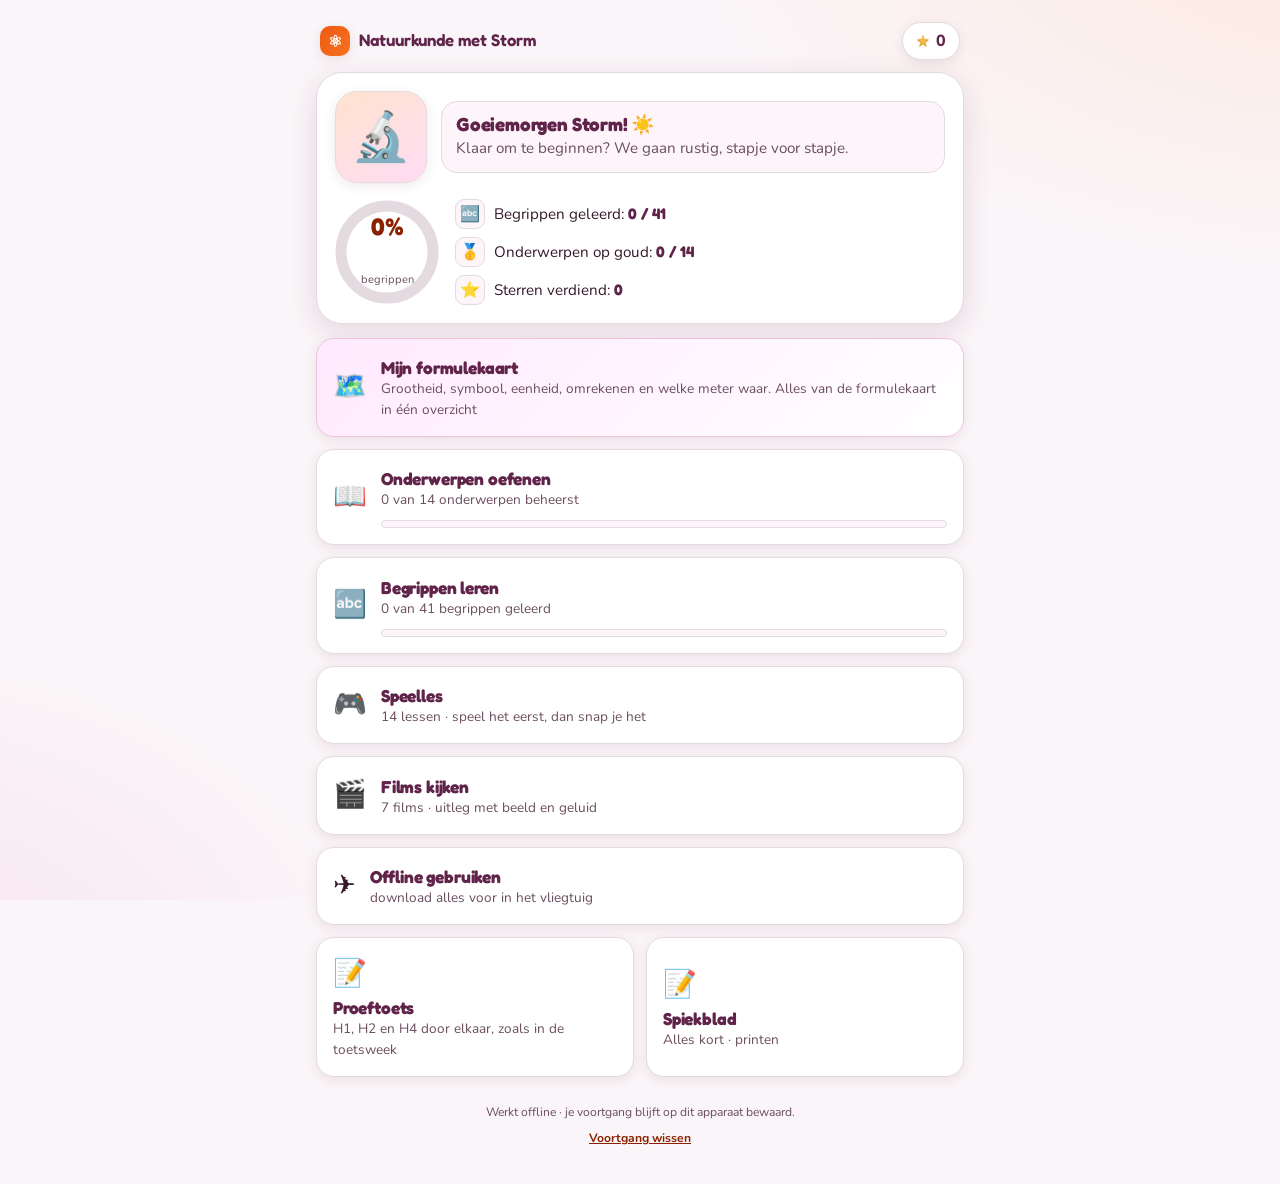
==== index.html @ 82845a41 "update oefen-app (build 5a88e07068)" ====
<!DOCTYPE html>
<html lang="nl">
<head>
<meta charset="UTF-8" />
<meta name="viewport" content="width=device-width, initial-scale=1.0, viewport-fit=cover" />
<title>Storm leert</title>
<link rel="icon" href="data:image/svg+xml,&lt;svg xmlns='http://www.w3.org/2000/svg' viewBox='0 0 64 64'&gt;&lt;text y='52' font-size='52'&gt;🦦&lt;/text&gt;&lt;/svg&gt;" />
<!-- Offline / beginscherm (manifest.webmanifest + sw.js komen bij deploy uit tools/oefen-engine/offline.mjs) -->
<link rel="manifest" href="manifest.webmanifest" />
<link rel="apple-touch-icon" href="assets/icon-192.png" />
<meta name="apple-mobile-web-app-capable" content="yes" />
<meta name="mobile-web-app-capable" content="yes" />
<meta name="apple-mobile-web-app-status-bar-style" content="default" />
<meta name="theme-color" content="#EA580C" />
<style>
/* ===== Fonts (gebundeld, offline) ===== */
@font-face{font-family:"Fredoka";src:url("assets/font/fredoka-500.woff2") format("woff2");font-weight:500;font-display:swap}
@font-face{font-family:"Fredoka";src:url("assets/font/fredoka-600.woff2") format("woff2");font-weight:600;font-display:swap}
@font-face{font-family:"Fredoka";src:url("assets/font/fredoka-700.woff2") format("woff2");font-weight:700;font-display:swap}
@font-face{font-family:"Nunito";src:url("assets/font/nunito-400.woff2") format("woff2");font-weight:400;font-display:swap}
@font-face{font-family:"Nunito";src:url("assets/font/nunito-600.woff2") format("woff2");font-weight:600;font-display:swap}
@font-face{font-family:"Nunito";src:url("assets/font/nunito-700.woff2") format("woff2");font-weight:700;font-display:swap}
@font-face{font-family:"Nunito";src:url("assets/font/nunito-800.woff2") format("woff2");font-weight:800;font-display:swap}

/* ===== Palet (zie DESIGN.md) ===== */
:root{
  --bg:oklch(0.975 0.006 340);
  --surface:#ffffff;
  --surface-2:oklch(0.98 0.012 340);
  --ink:oklch(0.26 0.05 345);
  --ink-soft:oklch(0.46 0.045 345);
  --brand:oklch(0.655 0.195 41);
  --brand-bright:oklch(0.70 0.185 46);
  --brand-ink:oklch(0.42 0.15 40);
  --plum:oklch(0.36 0.10 345);
  --plum-deep:oklch(0.28 0.08 345);
  --gold:oklch(0.82 0.14 82);
  --ok:oklch(0.62 0.12 165);
  --ok-bg:oklch(0.95 0.05 165);
  --soft:oklch(0.62 0.15 18);
  --soft-bg:oklch(0.95 0.05 20);
  --line:oklch(0.90 0.012 345);
  --shadow:0 8px 28px oklch(0.36 0.10 345 / .14);
  --shadow-sm:0 3px 12px oklch(0.36 0.10 345 / .10);
  --r:18px; --r-lg:26px;
  --ease:cubic-bezier(.16,1,.3,1);
  --z-nav:50; --z-overlay:80; --z-confetti:90; --z-toast:100;
}
*{box-sizing:border-box;-webkit-tap-highlight-color:transparent}
html,body{margin:0;padding:0}
body{
  font-family:"Nunito",system-ui,sans-serif;
  color:var(--ink);
  background:
    radial-gradient(1200px 600px at 110% -10%, oklch(0.93 0.06 45 / .55), transparent 60%),
    radial-gradient(900px 600px at -10% 110%, oklch(0.90 0.05 340 / .55), transparent 55%),
    var(--bg);
  background-attachment:fixed;
  min-height:100vh; line-height:1.5; -webkit-font-smoothing:antialiased;
}
h1,h2,h3,.fred{font-family:"Fredoka","Nunito",sans-serif;letter-spacing:-.01em;line-height:1.12}
.wrap{max-width:680px;margin:0 auto;padding:14px 16px calc(28px + env(safe-area-inset-bottom))}

/* ===== Topbar ===== */
.topbar{display:flex;align-items:center;justify-content:space-between;gap:10px;padding:8px 4px 12px}
.topbar .brand-name{display:flex;align-items:center;gap:9px;font-family:"Fredoka";font-weight:600;font-size:1.05rem;color:var(--plum)}
.topbar .dot{width:30px;height:30px;border-radius:10px;display:grid;place-items:center;
  background:linear-gradient(135deg,var(--brand),var(--brand-bright));color:#fff;font-size:1rem;box-shadow:var(--shadow-sm)}
.points{display:flex;align-items:center;gap:6px;background:var(--surface);border:1px solid var(--line);
  border-radius:999px;padding:6px 13px;font-weight:800;color:var(--plum);box-shadow:var(--shadow-sm)}
.points .s{color:var(--gold);filter:drop-shadow(0 1px 0 oklch(0.7 0.14 80))}

/* ===== Screens ===== */
.screen{display:none;animation:rise .32s var(--ease)}
.screen.on{display:block}
@keyframes rise{from{opacity:0;transform:translateY(10px)}to{opacity:1;transform:none}}

/* ===== Cards / panels ===== */
.panel{background:var(--surface);border:1px solid var(--line);border-radius:var(--r-lg);padding:18px;box-shadow:var(--shadow)}
.panel + .panel{margin-top:14px}

/* ===== Mascotte + groet ===== */
.hello{display:flex;gap:14px;align-items:center}
.mascot{flex:0 0 auto;width:92px;height:92px;border-radius:22px;display:grid;place-items:center;font-size:3rem;
  background:linear-gradient(150deg,oklch(0.95 0.06 45),oklch(0.93 0.05 340));border:1px solid var(--line);box-shadow:var(--shadow-sm)}
.mascot img{width:100%;height:100%;object-fit:contain;border-radius:22px}
.bubble{position:relative;background:var(--surface-2);border:1px solid var(--line);border-radius:16px;padding:12px 14px;flex:1}
.bubble h2{margin:0 0 2px;font-size:1.18rem;color:var(--plum)}
.bubble p{margin:0;color:var(--ink-soft);font-size:.95rem}

/* ===== Voortgang ring + stats ===== */
.progress-row{display:flex;gap:16px;align-items:center;margin-top:16px}
.ring{flex:0 0 auto;position:relative;width:104px;height:104px}
.ring svg{transform:rotate(-90deg)}
.ring .mid{position:absolute;inset:0;display:grid;place-items:center;text-align:center}
.ring .mid b{font-family:"Fredoka";font-size:1.5rem;color:var(--brand-ink);line-height:1}
.ring .mid span{font-size:.7rem;color:var(--ink-soft);display:block;margin-top:2px}
.stats{flex:1;display:flex;flex-direction:column;gap:8px}
.stat{display:flex;align-items:center;gap:9px;font-size:.95rem}
.stat .ic{width:30px;height:30px;border-radius:9px;display:grid;place-items:center;font-size:1rem;background:var(--surface-2);border:1px solid var(--line)}
.stat b{font-family:"Fredoka";color:var(--plum)}

/* ===== Buttons ===== */
.btn{display:inline-flex;align-items:center;justify-content:center;gap:8px;border:none;cursor:pointer;
  font-family:"Nunito";font-weight:800;font-size:1rem;border-radius:14px;padding:14px 18px;color:#fff;
  background:linear-gradient(135deg,var(--brand),var(--brand-bright));box-shadow:var(--shadow-sm);
  transition:transform .12s var(--ease),box-shadow .2s var(--ease);min-height:52px;width:100%}
.btn:active{transform:scale(.975)}
.btn.ghost{background:var(--surface);color:var(--plum);border:1.5px solid var(--line);box-shadow:none}
.btn.plum{background:linear-gradient(135deg,var(--plum),var(--plum-deep))}
.btn.sm{width:auto;padding:10px 14px;min-height:0;font-size:.92rem;border-radius:12px}
.btn[disabled]{opacity:.5;cursor:default}
.btn-row{display:flex;gap:10px;margin-top:12px}
.linkbtn{background:none;border:none;color:var(--brand-ink);font:inherit;font-weight:700;cursor:pointer;text-decoration:underline;padding:8px}

/* ===== Launcher tiles ===== */
.tiles{display:grid;grid-template-columns:1fr 1fr;gap:12px;margin-top:14px}
.tile{grid-column:span 1;text-align:left;border:1px solid var(--line);border-radius:var(--r);padding:16px;cursor:pointer;
  background:var(--surface);box-shadow:var(--shadow-sm);transition:transform .14s var(--ease),box-shadow .2s var(--ease);color:inherit;font:inherit}
.tile:active{transform:scale(.98)}
.tile.wide{grid-column:span 2;display:flex;align-items:center;gap:14px}
.tile .em{font-size:1.7rem}
.tile h3{margin:.2rem 0 .1rem;font-size:1.08rem;color:var(--plum)}
.tile p{margin:0;font-size:.85rem;color:var(--ink-soft)}
.tile .mini-bar{height:8px;border-radius:6px;background:var(--surface-2);overflow:hidden;margin-top:10px;border:1px solid var(--line)}
.tile .mini-bar i{display:block;height:100%;background:linear-gradient(90deg,var(--brand),var(--brand-bright));width:100%;transform:scaleX(0);transform-origin:left;transition:transform .5s var(--ease)}

/* ===== Podcast-afleveringen ===== */
.ep{margin-bottom:14px}
.ep-head{display:flex;align-items:center;gap:12px;margin-bottom:12px}
.ep-em{font-size:1.7rem;flex:none}
.ep-head h3{margin:0;font-size:1.08rem;color:var(--plum)}
.ep-head p{margin:.15rem 0 0;font-size:.85rem;color:var(--ink-soft)}
.ep audio{width:100%;height:40px}

/* ===== Films (VAK.films): kaarten per thema ===== */
.film-groep{font-family:"Fredoka";font-size:1rem;color:var(--plum);margin:18px 0 10px;text-wrap:balance}
.film-groep:first-child{margin-top:4px}
/* ===== Offline-scherm ===== */
.off-let{background:oklch(0.97 0.04 85);border-color:oklch(0.86 0.08 85);margin-bottom:14px;line-height:1.45}
.off-kop{display:flex;flex-direction:column;gap:2px;margin-bottom:10px}
.off-kop b{font-family:"Fredoka";font-size:1.1rem;color:var(--plum)}
.off-bar{height:10px;border-radius:6px;background:var(--surface-2);border:1px solid var(--line);overflow:hidden;margin:6px 0}
.off-bar i{display:block;height:100%;width:0;background:linear-gradient(90deg,var(--brand),var(--brand-bright));transition:width .2s}
.off-knoppen{display:flex;flex-wrap:wrap;gap:10px;margin-top:12px}
.off-knoppen .btn{flex:1;min-width:150px}
.row .off-st{flex:0 0 auto;font-size:.85rem;color:var(--ink-soft);text-align:right}
.row .off-weg{flex:0 0 auto;border:none;background:none;font-size:1.2rem;cursor:pointer;padding:6px}
#off-check-uit{margin-top:10px;line-height:1.5}
.row .play{flex:0 0 auto;width:40px;height:40px;border-radius:50%;display:grid;place-items:center;
  background:var(--brand);color:#fff;font-size:.95rem;padding-left:2px}

/* ===== Lijst-rijen (onderwerpen/thema's) ===== */
.row{display:flex;align-items:center;gap:12px;width:100%;text-align:left;background:var(--surface);border:1px solid var(--line);
  border-radius:var(--r);padding:13px 14px;cursor:pointer;font:inherit;color:inherit;box-shadow:var(--shadow-sm);
  transition:transform .12s var(--ease)}
.row + .row{margin-top:10px}
.row:active{transform:scale(.99)}
.row .em{font-size:1.5rem;flex:0 0 auto}
.row .grow{flex:1;min-width:0}
.row .grow b{font-family:"Fredoka";font-size:1.02rem;color:var(--plum);display:block}
.row .grow small{color:var(--ink-soft)}
.row .rbar{height:7px;border-radius:5px;background:var(--surface-2);overflow:hidden;margin-top:6px;border:1px solid var(--line)}
.row .rbar i{display:block;height:100%;background:linear-gradient(90deg,var(--brand),var(--brand-bright));width:0}
.medal{flex:0 0 auto;font-size:1.4rem;width:34px;text-align:center}
.medal.dim{filter:grayscale(.7);opacity:.55}
/* stapel-rooster */
.stapelgrid{display:grid;grid-template-columns:repeat(auto-fit,minmax(150px,1fr));gap:12px;margin-top:14px}
.scard{text-align:left;background:var(--surface);border:1px solid var(--line);border-radius:var(--r);padding:15px 16px;
  cursor:pointer;font:inherit;color:inherit;box-shadow:var(--shadow-sm);transition:transform .12s var(--ease),border-color .15s var(--ease)}
.scard:hover{border-color:var(--brand)}
.scard:active{transform:scale(.98)}
.scard .num{font-family:"Fredoka";font-size:1.05rem;color:var(--plum);display:flex;justify-content:space-between;align-items:center;gap:6px}
.scard .cnt{font-size:.86rem;color:var(--ink-soft);margin-top:3px}
.scard .sbar{height:9px;border-radius:6px;background:var(--surface-2);overflow:hidden;margin-top:11px;border:1px solid var(--line)}
.scard .sbar i{display:block;height:100%;background:linear-gradient(90deg,var(--brand),var(--brand-bright));width:100%;transform-origin:left;transition:transform .5s var(--ease)}
.scard.klaar{border-color:var(--ok);background:var(--ok-bg)}
.scard.klaar .num{color:oklch(0.40 0.10 165)}
.scard .badge{font-size:1.15rem}

/* ===== Sub-header (binnen scherm) ===== */
.shead{display:flex;align-items:center;gap:10px;margin:2px 0 14px}
.shead .back{flex:0 0 auto;width:42px;height:42px;border-radius:12px;border:1px solid var(--line);background:var(--surface);
  cursor:pointer;font-size:1.1rem;color:var(--plum)}
.shead h2{margin:0;font-size:1.2rem;color:var(--plum)}
.shead .lvl{margin-left:auto;font-weight:800;color:var(--brand-ink);font-size:.9rem;background:var(--surface);
  border:1px solid var(--line);border-radius:999px;padding:5px 11px}

/* ===== Uitleg ===== */
.uitleg p{font-size:1.05rem;margin:.4rem 0}
.uitleg b{color:var(--brand-ink)}
.vb{margin-top:12px;display:flex;flex-direction:column;gap:8px}
.vb .v{display:flex;align-items:center;gap:10px;background:var(--surface-2);border:1px solid var(--line);border-radius:14px;padding:10px 12px}
.vb .v .en{font-weight:800;color:var(--plum)}
.vb .v .nl{color:var(--ink-soft);font-size:.9rem}
.vb .v .let{color:var(--brand-ink);font-size:.85rem;margin-top:5px;font-weight:600}
.regel{margin-top:14px;background:oklch(0.96 0.055 48);border:1px solid oklch(0.86 0.10 52);
  border-radius:14px;padding:12px 14px;font-weight:700;color:var(--brand-ink);line-height:1.45}
.spk{flex:0 0 auto;width:38px;height:38px;border-radius:11px;border:1px solid var(--line);background:var(--surface);
  cursor:pointer;font-size:1.05rem;color:var(--brand-ink)}
.spk:active{transform:scale(.94)}

/* ===== Quiz ===== */
.qmeta{display:flex;justify-content:space-between;align-items:center;color:var(--ink-soft);font-size:.9rem;margin-bottom:10px}
.qmeta .pill{background:var(--surface);border:1px solid var(--line);border-radius:999px;padding:4px 11px;font-weight:700;color:var(--plum)}
.qtrack{display:flex;gap:5px;margin-bottom:14px}
.qtrack i{flex:1;height:7px;border-radius:5px;background:var(--surface-2);border:1px solid var(--line)}
.qtrack i.ok{background:var(--ok)}
.qtrack i.no{background:var(--soft)}
.qtrack i.now{background:var(--brand)}
.qtext{font-family:"Fredoka";font-size:1.28rem;color:var(--ink);margin:4px 0 16px;text-wrap:balance}
.opts{display:flex;flex-direction:column;gap:10px}
.opt{text-align:left;padding:15px 16px;border-radius:14px;border:1.5px solid var(--line);background:var(--surface);
  font:inherit;font-size:1.05rem;font-weight:700;color:var(--ink);cursor:pointer;transition:border-color .15s var(--ease),background .15s var(--ease)}
.opt:hover{border-color:var(--brand)}
.opt.good{background:var(--ok-bg);border-color:var(--ok);color:oklch(0.40 0.10 165)}
.opt.bad{background:var(--soft-bg);border-color:var(--soft);color:oklch(0.42 0.13 20)}
.opt[disabled]{cursor:default}
.gapwrap{display:flex;gap:10px;margin-top:6px}
.gapwrap input{flex:1;font:inherit;font-size:1.15rem;font-weight:700;padding:14px 16px;border-radius:14px;border:1.5px solid var(--line);
  background:var(--surface);color:var(--ink)}
.gapwrap input:focus{outline:none;border-color:var(--brand);box-shadow:0 0 0 4px oklch(0.70 0.18 46 / .15)}
.fb{margin-top:14px;border-radius:14px;padding:13px 15px;font-weight:700;display:none}
.fb.show{display:block;animation:rise .25s var(--ease)}
.fb.ok{background:var(--ok-bg);color:oklch(0.38 0.10 165)}
.fb.no{background:var(--soft-bg);color:oklch(0.40 0.13 20)}
.fb .why{font-weight:600;font-size:.92rem;margin-top:3px;opacity:.9}
.fb .meer{font-weight:600;font-size:.94rem;margin-top:10px;line-height:1.5}
.fb .onthoud{margin-top:10px;font-weight:700;font-size:.9rem;background:oklch(1 0 0 / .55);border-radius:10px;padding:9px 11px}
.fb .goed-is{margin-top:10px;font-weight:800;font-size:1.02rem}
.fb .fout-jij{margin-top:8px;font-weight:600;font-size:.94rem;line-height:1.5;background:oklch(1 0 0 / .5);border-radius:10px;padding:9px 11px}
.skip{margin-top:10px;text-align:center}

/* ===== Resultaat ===== */
.result{text-align:center}
.result .big{font-family:"Fredoka";font-size:2.6rem;color:var(--brand-ink);margin:6px 0}
.result .msg{font-size:1.1rem;color:var(--plum);font-weight:700;margin-bottom:4px}
.result .sub{color:var(--ink-soft)}

/* ===== Flashcard ===== */
.fc-count{text-align:center;color:var(--ink-soft);font-size:.9rem;margin-bottom:10px}
.flip{perspective:1400px;cursor:pointer}
.flip-in{position:relative;width:100%;min-height:230px;transition:transform .5s var(--ease);transform-style:preserve-3d}
.flip.on .flip-in{transform:rotateY(180deg)}
.face{position:absolute;inset:0;backface-visibility:hidden;-webkit-backface-visibility:hidden;border-radius:var(--r-lg);
  display:flex;flex-direction:column;align-items:center;justify-content:center;text-align:center;padding:24px;box-shadow:var(--shadow)}
.face .tag{position:absolute;top:14px;left:16px;font-size:.72rem;font-weight:800;letter-spacing:.04em;text-transform:uppercase;color:var(--ink-soft)}
.face .hint{position:absolute;bottom:14px;font-size:.78rem;color:var(--ink-soft)}
.front{background:var(--surface);border:2px solid var(--brand)}
.front .w{font-family:"Fredoka";font-size:1.9rem;color:var(--ink)}
.back{background:linear-gradient(150deg,#fff,var(--surface-2));border:2px solid var(--plum);transform:rotateY(180deg);padding-bottom:52px}
.back .w{font-family:"Fredoka";font-size:1.9rem;color:var(--plum)}
.back .spk{position:static;margin-top:12px;width:46px;height:46px;font-size:1.2rem}
.fc-ezel{margin-top:14px;max-width:90%;font-size:.92rem;line-height:1.4;color:var(--brand-ink);font-weight:600}
.fc-ezel:empty{display:none}
.fc-nav{display:flex;gap:10px;margin-top:14px}
#l-typ{margin-top:14px}

/* ===== Spel (match) ===== */
.match{display:grid;grid-template-columns:1fr 1fr;gap:10px;margin-top:6px}
.mcard{padding:15px 12px;border-radius:14px;border:1.5px solid var(--line);background:var(--surface);font-weight:800;cursor:pointer;
  text-align:center;color:var(--ink);transition:transform .1s var(--ease),border-color .15s,background .15s;min-height:58px;display:grid;place-items:center}
.mcard.sel{border-color:var(--brand);background:oklch(0.96 0.05 45)}
.mcard.done{border-color:var(--ok);background:var(--ok-bg);color:oklch(0.40 0.10 165);cursor:default;opacity:.7}
.mcard.miss{animation:shake .4s}
@keyframes shake{0%,100%{transform:translateX(0)}25%{transform:translateX(-6px)}75%{transform:translateX(6px)}}

/* ===== Spiekblad ===== */
.cheat h3{color:var(--brand-ink);margin:16px 0 4px;font-size:1.08rem}
.cheat .k{color:var(--ink);font-weight:700;margin:0 0 6px}
.cheat ul{margin:4px 0 0;padding-left:18px}
.cheat li{margin:3px 0}
.cheat .ex{color:var(--ink-soft);font-size:.92rem}

/* ===== Toast ===== */
#toast{position:fixed;left:50%;bottom:24px;transform:translateX(-50%) translateY(20px);z-index:var(--z-toast);
  background:var(--plum-deep);color:#fff;font-weight:800;padding:12px 18px;border-radius:14px;box-shadow:var(--shadow);
  opacity:0;transition:opacity .3s var(--ease),transform .3s var(--ease);pointer-events:none;max-width:90%}
#toast.show{opacity:1;transform:translateX(-50%) translateY(0)}
/* video-modal */
#video-modal{position:fixed;inset:0;z-index:var(--z-overlay);background:oklch(0.24 0.07 345 / .74);
  display:none;align-items:center;justify-content:center;padding:18px}
#video-modal.on{display:flex;animation:fade .2s ease}
#video-modal .vbox{position:relative;width:min(920px,96vw);background:#000;border-radius:18px;overflow:hidden;box-shadow:var(--shadow)}
#video-modal video{display:block;width:100%;height:auto;max-height:82vh;background:#000}
#video-modal .vclose{position:absolute;top:10px;right:10px;z-index:2;width:44px;height:44px;border-radius:12px;border:none;
  cursor:pointer;background:oklch(0.24 0.07 345 / .6);color:#fff;font-size:1.05rem;font-weight:800}
#video-modal .vclose:active{transform:scale(.94)}

/* ===== Confetti ===== */
#confetti{position:fixed;inset:0;pointer-events:none;z-index:var(--z-confetti);overflow:hidden;display:none}
.conf{position:absolute;width:10px;height:14px;border-radius:2px;will-change:transform,opacity}

footer{text-align:center;color:var(--ink-soft);font-size:.76rem;margin-top:26px}
footer button{color:var(--ink-soft)}

@media (max-width:420px){ .ring{width:92px;height:92px} .mascot{width:80px;height:80px;font-size:2.6rem} }

@media (prefers-reduced-motion:reduce){
  *{animation-duration:.001ms !important;transition-duration:.001ms !important}
  .flip-in{transition:none}
}

/* ===== Print: alleen spiekblad ===== */
@media print{
  body{background:#fff}
  .topbar,.btn,.linkbtn,footer,.shead .back,#toast,#confetti{display:none !important}
  .screen{display:none !important}
  #screen-spiekblad{display:block !important}
  .panel{box-shadow:none;border:none;padding:0}
  .cheat h3{break-after:avoid}
}

/* ===== Wiskunde-componenten (alleen zichtbaar bij wiskunde-content) ===== */
sup{font-size:.72em;line-height:0}
.dim{color:var(--ink-soft)}
.bouw-in,.vinput,#stap-in{font:inherit;font-size:1.15rem;font-weight:700;padding:13px 14px;border-radius:14px;border:1.5px solid var(--line);background:var(--surface);color:var(--ink);width:100%}
.bouw-in:focus,.vinput:focus,#stap-in:focus{outline:none;border-color:var(--brand);box-shadow:0 0 0 4px oklch(0.70 0.18 46 / .15)}
.bouw-preview{min-height:34px;margin-top:10px;padding:9px 13px;border-radius:12px;background:var(--surface-2);border:1px dashed var(--line);font-family:"Fredoka";font-size:1.35rem;color:var(--plum)}
.mpad{display:flex;flex-wrap:wrap;gap:8px;margin-top:12px}
.mkey{min-width:48px;min-height:48px;padding:0 14px;border-radius:12px;border:1.5px solid var(--line);background:var(--surface);
  font-family:"Fredoka";font-size:1.2rem;color:var(--plum);cursor:pointer;transition:transform .1s var(--ease),border-color .15s var(--ease)}
.mkey:hover{border-color:var(--brand)} .mkey:active{transform:scale(.94)} .mkey.wide{margin-left:auto}
.velden{display:flex;flex-direction:column;gap:12px}
.veld{display:flex;align-items:center;gap:12px;flex-wrap:wrap}
.vlabel{flex:1 1 auto;font-weight:700;color:var(--ink)}
.veld .vinput{flex:0 0 42%;min-width:120px}
.vinput.vok{border-color:var(--ok);background:var(--ok-bg)} .vinput.vno{border-color:var(--soft);background:var(--soft-bg)}
.vb-opg,.stap-opg{font-family:"Fredoka";font-size:1.5rem;color:var(--ink);background:var(--surface-2);border:1px solid var(--line);border-radius:14px;padding:12px 14px;text-align:center}
.vb-steps{margin-top:12px;display:flex;flex-direction:column;gap:10px}
.vb-step{background:var(--surface-2);border:1px solid var(--line);border-radius:12px;padding:10px 13px;animation:rise .25s var(--ease)}
.vb-toon{font-family:"Fredoka";font-size:1.22rem;color:var(--plum)}
.vb-uit{font-size:.92rem;color:var(--brand-ink);font-weight:600;margin-top:4px}
.vb-vraag{font-weight:800;margin:14px 0 8px;color:var(--ink)}
.stap-done{display:flex;flex-direction:column;gap:6px;margin:10px 0}
.stap-ok{color:oklch(0.40 0.10 165);font-family:"Fredoka";font-size:1.12rem}
.stap-prompt{font-weight:800;margin-bottom:8px;color:var(--ink)}
.stap-hintbar{margin-top:10px;display:flex;gap:16px}
.hint{background:oklch(0.96 0.055 48);border:1px solid oklch(0.86 0.10 52);border-radius:12px;padding:9px 12px;font-weight:600;color:var(--brand-ink);margin-top:8px}
.hint.no{background:var(--soft-bg);border-color:var(--soft);color:oklch(0.42 0.13 20)}
/* sleep/sorteer-manipulative (gelijksoortige termen) */
.sleep-opg{font-family:"Fredoka";font-size:1.5rem;text-align:center;background:var(--surface-2);border:1px solid var(--line);border-radius:14px;padding:12px 14px;color:var(--ink)}
.sleep-hint{color:var(--ink-soft);font-size:.92rem;margin:12px 0 8px}
.sleep-pool{display:flex;flex-wrap:wrap;gap:10px;min-height:54px;padding:10px;border:1.5px dashed var(--line);border-radius:14px;background:var(--surface-2)}
.chip{font-family:"Fredoka";font-size:1.2rem;font-weight:600;padding:10px 16px;border-radius:12px;border:1.5px solid var(--brand);background:var(--surface);color:var(--plum);cursor:pointer;transition:transform .1s var(--ease),box-shadow .15s var(--ease)}
.chip:active{transform:scale(.95)}
.chip.sel{background:oklch(0.96 0.05 45);box-shadow:0 0 0 3px oklch(0.70 0.18 46/.25)}
.chip.placed{border-color:var(--ok);color:oklch(0.40 0.10 165);cursor:default}
.ontleed-zin{display:flex;flex-wrap:wrap;gap:8px;line-height:2}
.otok{font:inherit;font-size:1.05rem;padding:6px 10px;border-radius:10px;border:2px solid oklch(0.9 0.03 320);
  background:#fff;color:inherit;cursor:pointer;transition:transform .08s ease,background .12s ease,border-color .12s ease}
.otok:active{transform:scale(.96)}
.otok.sel{background:oklch(0.93 0.06 320);border-color:oklch(0.6 0.15 320)}
.otok.ans{background:oklch(0.93 0.12 150);border-color:oklch(0.6 0.15 150);color:oklch(0.32 0.1 150)}
.otok.mis{background:oklch(0.93 0.09 25);border-color:oklch(0.6 0.18 25);color:oklch(0.4 0.15 25);text-decoration:line-through}
.otok:disabled{cursor:default;opacity:1}
.sleep-bakjes{display:grid;grid-template-columns:repeat(auto-fit,minmax(140px,1fr));gap:12px;margin-top:14px}
.bak{display:flex;flex-direction:column;gap:8px;min-height:96px;padding:12px;border-radius:16px;border:2px dashed var(--plum);background:var(--surface);cursor:pointer;text-align:center;font:inherit}
.bak-label{font-weight:800;color:var(--plum)}
.bak-inhoud{display:flex;flex-wrap:wrap;gap:8px;justify-content:center}
.bak-som{font-family:"Fredoka";font-size:1.2rem;color:oklch(0.40 0.10 165);font-weight:700}
.bak.mis{animation:shake .4s}
.sleep-totaal{margin-top:14px;text-align:center;font-size:1.2rem;color:var(--brand-ink)}
.sleep-totaal b{font-family:"Fredoka"}

/* ===== Aardrijkskunde-componenten (beeld/zone, sequence, open) ===== */
.figure{position:relative;border-radius:var(--r);overflow:hidden;border:1px solid var(--line);box-shadow:var(--shadow-sm);background:var(--surface-2)}
.fig-img{display:block;width:100%;height:auto;user-select:none;-webkit-user-drag:none}
.fig-overlay{position:absolute;inset:0}
.figure.klik .fig-overlay{cursor:crosshair}
.marker{position:absolute;transform:translate(-50%,-50%);width:34px;height:34px;border-radius:50%;display:grid;place-items:center;font-weight:800;font-size:1rem;color:#fff;pointer-events:none}
.marker.ok{background:var(--ok);box-shadow:0 0 0 4px oklch(0.62 0.12 165/.3)}
.marker.bad{background:var(--soft);box-shadow:0 0 0 4px oklch(0.62 0.15 18/.3)}
.marker.target{width:22px;height:22px;background:transparent;border:3px solid var(--brand);animation:pulse 1.3s var(--ease) infinite}
@keyframes pulse{0%,100%{box-shadow:0 0 0 0 oklch(0.655 0.195 41/.55)}50%{box-shadow:0 0 0 9px oklch(0.655 0.195 41/0)}}
.lab-target{position:absolute;transform:translate(-50%,-50%);min-width:30px;height:30px;padding:0 8px;border-radius:999px;border:2px solid var(--brand);background:var(--surface);color:var(--plum);font-family:"Fredoka";font-weight:600;font-size:.9rem;cursor:pointer;box-shadow:var(--shadow-sm)}
.lab-target.lab-ok{border-color:var(--ok);background:var(--ok-bg);color:oklch(0.40 0.10 165)}
.lab-target.lab-bad{border-color:var(--soft);background:var(--soft-bg);color:oklch(0.42 0.13 20)}
/* sequence (procesvolgorde) */
.seq{display:flex;flex-direction:column;gap:10px}
.seq-item{display:flex;align-items:center;gap:12px;background:var(--surface);border:1.5px solid var(--line);border-radius:14px;padding:12px 14px;box-shadow:var(--shadow-sm)}
.seq-item.good{border-color:var(--ok);background:var(--ok-bg)}
.seq-item.bad{border-color:var(--soft);background:var(--soft-bg)}
.seq-num{flex:0 0 auto;width:28px;height:28px;border-radius:8px;display:grid;place-items:center;background:var(--surface-2);border:1px solid var(--line);font-family:"Fredoka";color:var(--plum)}
.seq-txt{flex:1;font-weight:600;line-height:1.4}
.seq-move{flex:0 0 auto;display:flex;flex-direction:column;gap:5px}
.seq-move button{width:36px;height:27px;border:1px solid var(--line);background:var(--surface);border-radius:8px;cursor:pointer;color:var(--plum);font-size:.8rem}
.seq-move button:disabled{opacity:.35;cursor:default}
.seq-correct{margin-top:12px;background:var(--surface-2);border:1px solid var(--line);border-radius:12px;padding:10px 14px}
.seq-correct ol{margin:6px 0 0;padding-left:20px}.seq-correct li{margin:3px 0}
/* open (leg-uit) */
.open-in{width:100%;font:inherit;font-size:1.05rem;padding:13px 15px;border-radius:14px;border:1.5px solid var(--line);background:var(--surface);color:var(--ink);resize:vertical;min-height:112px}
.open-in:focus{outline:none;border-color:var(--brand);box-shadow:0 0 0 4px oklch(0.70 0.18 46 / .15)}
.open-in:disabled{opacity:.7}
.model-card{background:var(--surface-2);border:1px solid var(--line);border-radius:14px;padding:13px 15px}
.model-h{font-family:"Fredoka";color:var(--plum);margin-bottom:4px}
.model-b{line-height:1.5}
.rubric{margin-top:10px;display:flex;flex-direction:column;gap:6px}
.rub{font-weight:600;font-size:.94rem}.rub.hit{color:oklch(0.40 0.10 165)}.rub.miss{color:var(--ink-soft)}
.ai-fb{margin-top:10px;background:oklch(0.96 0.055 48);border:1px solid oklch(0.86 0.10 52);border-radius:12px;padding:10px 13px;font-weight:600;color:var(--brand-ink)}
.ai-miss{margin-top:4px;font-weight:600;font-size:.9rem}
.open-self{margin-top:14px}
.self-q{font-weight:700;margin-bottom:8px;color:var(--ink)}
.self-btns{display:flex;gap:8px;flex-wrap:wrap}
.self-btns .btn{flex:1;min-width:130px}
.btn.self-ok{background:linear-gradient(135deg,var(--ok),oklch(0.70 0.13 165))}
.btn.self-half{background:linear-gradient(135deg,var(--gold),var(--brand-bright));color:var(--plum-deep)}
.btn.self-no{background:linear-gradient(135deg,var(--soft),oklch(0.66 0.16 25))}
.ai-panel{background:var(--surface-2);border:1px solid var(--line);border-radius:14px;padding:14px}
.ai-panel .veld{margin-top:8px}
/* ---- grammatica-overzicht: de terugkerende kaart (beslisboom) ---- */
.ov-kaart{position:sticky;top:6px;z-index:3;background:var(--surface);border:1px solid var(--line);border-radius:16px;padding:11px;margin-bottom:14px;box-shadow:var(--shadow)}
.ovk-rij{display:flex;gap:8px;justify-content:center;align-items:flex-start;flex-wrap:wrap}
.ovk-col{display:flex;flex-direction:column;gap:7px;flex:1;min-width:135px}
.knoop{border:1.5px solid var(--line);border-radius:12px;padding:7px 10px;background:var(--surface-2);transition:.25s var(--ease)}
.knoop.kop{background:linear-gradient(135deg,oklch(0.975 0.02 345),var(--surface))}
.knoop.brand.kop{background:linear-gradient(135deg,oklch(0.975 0.03 48),var(--surface))}
.knoop b{display:block;font-size:.9rem;color:var(--ink);line-height:1.22}
.knoop .ksub{font-size:.72rem;color:var(--ink-soft)}
.knoop .kregel{display:inline-block;margin-top:4px;font-size:.74rem;font-weight:800;color:var(--brand-ink);background:oklch(0.96 0.055 48);border:1px solid oklch(0.88 0.08 52);border-radius:8px;padding:1px 7px}
.ovk-kind{margin-top:7px;padding-left:9px;border-left:2px dashed var(--line);display:flex;flex-direction:column;gap:7px}
.knoop.actief{border-color:var(--brand);background:linear-gradient(135deg,oklch(0.965 0.06 48),var(--surface));box-shadow:0 0 0 3px oklch(0.70 0.185 46 / .2);transform:translateY(-1px)}
.knoop.plum.actief{border-color:var(--plum);background:linear-gradient(135deg,oklch(0.96 0.055 345),var(--surface));box-shadow:0 0 0 3px oklch(0.36 0.10 345 / .2)}
.knoop.dim{opacity:.36}
.ov-kop{margin:4px 0 9px;color:var(--plum);font-size:1.13rem;line-height:1.25}
.ov-intro{color:var(--ink-soft)}
#ov-body p{margin:.5rem 0}
.ov-sum{margin-top:8px;background:oklch(0.97 0.04 345);border:1px solid oklch(0.88 0.05 345);border-radius:12px;padding:12px 14px}
.ov-sum ul{margin:8px 0 0;padding-left:20px}.ov-sum li{margin:5px 0}
.ov-check{margin-top:14px;background:var(--surface-2);border:1px solid var(--line);border-radius:14px;padding:13px}
.ov-q{font-weight:800;color:var(--ink);margin-bottom:9px}
.ov-opts{display:flex;flex-direction:column;gap:8px}
.ov-opt{text-align:left;border:1.5px solid var(--line);background:var(--surface);border-radius:11px;padding:10px 13px;font-size:1rem;font-weight:600;color:var(--ink);cursor:pointer;transition:.15s var(--ease)}
.ov-opt:hover:not(:disabled){border-color:var(--brand)}
.ov-opt:disabled{cursor:default}
.ov-opt.ok{border-color:var(--ok);background:oklch(0.95 0.06 165)}
.ov-opt.mis{border-color:var(--soft);background:oklch(0.96 0.04 25)}
.ov-fb{margin-top:10px;font-weight:600;font-size:.95rem;line-height:1.4}
.ov-fb .ok{color:oklch(0.40 0.10 165)}.ov-fb .mis{color:var(--brand-ink)}
.ov-nav{display:flex;gap:10px;margin-top:16px}
.ov-nav .btn{flex:1}
</style>
<script>
/* ---------- Cache-buster (zie tools/oefen-engine/stamp-build.mjs) -------------------
   GitHub Pages stuurt max-age=600 op alles en die header is daar niet te overrulen, dus
   een verse deploy blijft tot 10 minuten onzichtbaar zonder harde refresh. We halen
   version.json op met no-store (gaat gegarandeerd langs de cache); staat er een nieuwere
   build klaar, dan herladen we één keer onder ?v=<build> — een URL die niet in de cache
   zit. Offline of bij een fout: niets doen, de app werkt gewoon door. ------------------ */
(function(){
  var BUILD = "5a88e07068";          // wordt bij deploy vervangen door de echte build-hash
  if(BUILD === "dev") return; // lokaal/ongestempeld: niet checken
  try{
    var hier = new URL(location.href);
    if(hier.protocol === "file:") return;                       // offline kopie: niets doen
    /* Offline geïnstalleerd (zie offline-scherm): niet zelf herladen, de update-balk
       op home laat Storm kiezen wanneer ze vernieuwt. */
    try{ var sc = (/^\/[^/]+\//.exec(location.pathname) || [location.pathname.replace(/[^/]*$/, "")])[0];
         if(localStorage.getItem("storm_offline:" + sc)) return; }catch(e){}
    fetch("version.json?t=" + Date.now(), { cache: "no-store" })
      .then(function(r){ return r.ok ? r.json() : null; })
      .then(function(v){
        if(!v || !v.build || v.build === BUILD) return;          // al bij
        if(hier.searchParams.get("v") === v.build) return;       // al geprobeerd → geen lus
        hier.searchParams.set("v", v.build);
        location.replace(hier.toString());
      })
      .catch(function(){});                                      // offline → stil verder
  }catch(e){}
})();
</script>
</head>
<body>
<div class="wrap">

  <div class="topbar">
    <div class="brand-name"><span class="dot">FR</span> Frans met Storm</div>
    <div class="points"><span class="s">★</span> <span id="punten">0</span></div>
  </div>

  <!-- ============ HOME ============ -->
  <section id="screen-home" class="screen on">
    <div class="panel">
      <div class="hello">
        <div class="mascot" id="mascot">🦦</div>
        <div class="bubble">
          <h2 id="groet">Hoi Storm! 👋</h2>
          <p id="groet-sub">Klaar om een beetje Engels te oefenen? We gaan rustig, stapje voor stapje.</p>
        </div>
      </div>
      <div class="progress-row">
        <div class="ring">
          <svg width="104" height="104" viewBox="0 0 104 104">
            <circle cx="52" cy="52" r="46" fill="none" stroke="var(--line)" stroke-width="11"/>
            <circle id="ring-fg" cx="52" cy="52" r="46" fill="none" stroke="url(#g)" stroke-width="11"
              stroke-linecap="round" stroke-dasharray="289" stroke-dashoffset="289"/>
            <defs><linearGradient id="g" x1="0" y1="0" x2="1" y2="1">
              <stop offset="0" stop-color="oklch(0.655 0.195 41)"/><stop offset="1" stop-color="oklch(0.70 0.185 46)"/>
            </linearGradient></defs>
          </svg>
          <div class="mid"><b id="ring-num">0%</b><span id="ring-label">woorden</span></div>
        </div>
        <div class="stats">
          <div class="stat"><span class="ic">🔤</span><div><span id="st-woorden-label">Woorden geleerd:</span> <b id="st-woorden">0 / 0</b></div></div>
          <div class="stat"><span class="ic">🥇</span><div>Onderwerpen op goud: <b id="st-goud">0 / 8</b></div></div>
          <div class="stat"><span class="ic">⭐</span><div>Sterren verdiend: <b id="st-punten">0</b></div></div>
        </div>
      </div>
    </div>

    <button class="btn" id="herhaal-btn" style="margin-top:14px;display:none;background:linear-gradient(135deg,var(--gold),var(--brand-bright));color:var(--plum-deep)" onclick="startHerhalen()">🔁 Herhalen vandaag</button>
    <button class="btn" id="verder-btn" style="margin-top:12px;display:none" onclick="verder()">▶ Ga verder waar je was</button>

    <button class="btn" id="off-update" style="margin-top:12px;display:none;background:linear-gradient(135deg,oklch(0.93 0.07 230),oklch(0.97 0.03 230));color:var(--plum-deep)" onclick="show('offline')">🔄 <span id="off-update-t">Nieuwe versie klaar</span></button>

    <div class="tiles">
      <button class="tile wide" id="tile-kaart-btn" style="display:none;background:linear-gradient(135deg,oklch(0.975 0.05 345),var(--surface));border-color:oklch(0.86 0.06 345)" onclick="startOverzicht()">
        <span class="em">🗺️</span>
        <div style="flex:1">
          <h3 id="tile-kaart-h">Grammatica-kaart</h3>
          <p id="tile-kaart-p">Snap alle grammatica in één overzicht, stap voor stap</p>
        </div>
      </button>
      <button class="tile wide" id="tile-film-btn" style="display:none;background:linear-gradient(135deg,oklch(0.975 0.045 48),var(--surface));border-color:oklch(0.86 0.07 52)" onclick="openOverzichtFilm()">
        <span class="em">🎬</span>
        <div style="flex:1">
          <h3 id="tile-film-h">Grammatica-overzichtsfilm</h3>
          <p id="tile-film-p">Bekijk alle grammatica in één film</p>
        </div>
      </button>
      <button class="tile wide" id="tile-leerstof-btn" onclick="show('grammatica')">
        <span class="em" id="tile-leerstof-em">📖</span>
        <div style="flex:1">
          <h3 id="th-leerstof">Grammatica oefenen</h3>
          <p id="tile-gram">8 onderwerpen · oefen op jouw niveau</p>
          <div class="mini-bar"><i id="bar-gram"></i></div>
        </div>
      </button>
      <button class="tile wide" id="tile-begrippen-btn" onclick="show('woorden')">
        <span class="em" id="tile-begrippen-em">🔤</span>
        <div style="flex:1">
          <h3 id="th-begrippen">Woorden leren</h3>
          <p id="tile-woorden">in kleine stapeltjes · NL → Frans</p>
          <div class="mini-bar"><i id="bar-woorden"></i></div>
        </div>
      </button>
      <button class="tile wide" id="tile-speelles-btn" style="display:none" onclick="location.href=VAK.speelles">
        <span class="em">🎮</span>
        <div style="flex:1">
          <h3 id="th-speelles">Speelles</h3>
          <p id="tile-speelles-p">snap het eerst door zelf te spelen</p>
        </div>
      </button>
      <button class="tile wide" id="tile-films-btn" style="display:none" onclick="show('films')">
        <span class="em">🎬</span>
        <div style="flex:1">
          <h3 id="th-films">Films kijken</h3>
          <p id="tile-films-p">uitleg met beeld en geluid</p>
        </div>
      </button>
      <button class="tile wide" id="tile-offline-btn" style="display:none" onclick="show('offline')">
        <span class="em">✈️</span>
        <div style="flex:1">
          <h3>Offline gebruiken</h3>
          <p id="tile-offline-p">download alles voor in het vliegtuig</p>
        </div>
      </button>
      <button class="tile wide" id="tile-podcast-btn" style="display:none" onclick="show('podcast')">
        <span class="em">🎧</span>
        <div style="flex:1">
          <h3 id="th-podcast">Luister de podcast</h3>
          <p id="tile-podcast-p">het hele hoofdstuk uitgelegd</p>
        </div>
      </button>
      <button class="tile wide" id="tile-oefentoets-btn" style="display:none;background:linear-gradient(135deg,oklch(0.975 0.05 30),var(--surface));border-color:oklch(0.88 0.07 40)" onclick="startProeftoets()">
        <span class="em">📝</span>
        <div style="flex:1">
          <h3 id="tile-oefentoets-h">Oefentoets</h3>
          <p id="tile-oefentoets-p">Woordjes, spelling én grammatica door elkaar</p>
        </div>
      </button>
      <button class="tile" id="tile-3" onclick="startSpel()"><span class="em" id="tile-3-em">🎮</span><h3 id="tile-3-h">Spelletje</h3><p id="tile-3-p">Woorden matchen</p></button>
      <button class="tile" onclick="show('spiekblad')"><span class="em">📝</span><h3>Spiekblad</h3><p>Alles kort · printen</p></button>
    </div>

    <footer>Werkt offline · je voortgang blijft op dit apparaat bewaard.<br>
      <button class="linkbtn" onclick="resetAlles()">Voortgang wissen</button></footer>
  </section>

  <!-- ============ GRAMMATICA-OVERZICHT (de terugkerende kaart) ============ -->
  <section id="screen-overzicht" class="screen">
    <div class="shead"><button class="back" onclick="show('home')">←</button><h2 id="ov-titel">Grammatica-kaart</h2><span class="lvl" id="ov-teller"></span></div>
    <div class="ov-kaart" id="ov-kaart"></div>
    <div class="panel"><div id="ov-body"></div></div>
    <div class="ov-check" id="ov-check" style="display:none"></div>
    <div class="ov-nav">
      <button class="btn ghost" id="ov-prev" style="display:none">← Vorige</button>
      <button class="btn" id="ov-next">Volgende →</button>
    </div>
  </section>

  <!-- ============ LEERSTOF (onderwerpenlijst) ============ -->
  <section id="screen-grammatica" class="screen">
    <div class="shead"><button class="back" onclick="show('home')">←</button><h2 id="hd-leerstof">Grammatica</h2></div>
    <p style="color:var(--ink-soft);margin:0 0 14px">Kies een onderwerp. Je begint op 🥉 brons en gaat omhoog als het lukt.</p>
    <div id="gram-list"></div>
  </section>

  <!-- ============ UITLEG + RONDE ============ -->
  <section id="screen-uitleg" class="screen">
    <div class="shead"><button class="back" onclick="show('grammatica')">←</button><h2 id="u-titel">Uitleg</h2><span class="lvl" id="u-lvl">🥉 Brons</span></div>
    <button class="btn plum" id="u-video-btn" style="margin-bottom:14px;display:none" onclick="openVideoVoorHuidig()">▶ Bekijk de uitleg-video</button>
    <div class="panel uitleg" id="u-body"></div>
    <button class="btn" style="margin-top:14px" onclick="startRonde()">Start oefenronde →</button>
    <button class="btn ghost" id="u-oefen-btn" style="margin-top:10px;display:none" onclick="startOefenen(huidigTopic)">🔄 Blijf oefenen (extra rondjes)</button>
  </section>

  <!-- ============ QUIZ ============ -->
  <section id="screen-quiz" class="screen">
    <div class="shead"><button class="back" onclick="stopRonde()">←</button><h2 id="q-titel">Oefenen</h2><span class="lvl" id="q-lvl"></span></div>
    <div class="qmeta"><span class="pill" id="q-pos">Vraag 1 / 5</span><span id="q-goed">0 goed</span></div>
    <div class="qtrack" id="q-track"></div>
    <div class="panel">
      <div class="qtext" id="q-text"></div>
      <div id="q-area"></div>
      <div class="fb" id="q-fb"></div>
      <button class="btn" id="q-next" style="margin-top:14px;display:none" onclick="volgendeVraag()">Volgende →</button>
      <div class="skip"><button class="linkbtn" id="q-skip" onclick="slaOver()">Even overslaan</button></div>
    </div>
  </section>

  <!-- ============ RESULTAAT ============ -->
  <section id="screen-result" class="screen">
    <div class="panel result">
      <div id="r-emoji" style="font-size:2.6rem">🎉</div>
      <div class="big" id="r-score">4 / 5</div>
      <div class="msg" id="r-msg"></div>
      <div class="sub" id="r-sub"></div>
      <div class="btn-row" style="margin-top:18px">
        <button class="btn ghost" onclick="show('grammatica')">Terug</button>
        <button class="btn" id="r-cta" onclick="naAfloop()">Verder</button>
      </div>
    </div>
  </section>

  <!-- ============ BEGRIPPEN (themalijst) ============ -->
  <section id="screen-woorden" class="screen">
    <div class="shead"><button class="back" onclick="show('home')">←</button><h2 id="hd-begrippen">Woorden</h2></div>
    <p style="color:var(--ink-soft);margin:0 0 14px" id="begrippen-sub">Per thema leer je in kleine stapeltjes. Eerst kijken, dan zelf typen.</p>
    <div id="woorden-list"></div>
  </section>

  <!-- ============ THEMA = STAPEL-OVERZICHT ============ -->
  <section id="screen-thema" class="screen">
    <div class="shead"><button class="back" onclick="show('woorden')">←</button><h2 id="t-titel">Thema</h2></div>
    <div class="panel">
      <div class="hello">
        <div class="mascot" id="t-mascot" style="font-size:2.4rem">📚</div>
        <div class="bubble"><h2 id="t-stapel">Kies een stapel</h2><p id="t-sub">Klik een stapel — je mag zelf kiezen waar je begint!</p></div>
      </div>
    </div>
    <div class="stapelgrid" id="stapels-grid"></div>
  </section>

  <!-- ============ STAPEL-DETAIL (kijken / overhoren) ============ -->
  <section id="screen-stapel" class="screen">
    <div class="shead"><button class="back" onclick="show('thema')">←</button><h2 id="sp-titel">Stapel</h2></div>
    <div class="panel">
      <div class="hello">
        <div class="mascot" id="sp-mascot" style="font-size:2.4rem">📚</div>
        <div class="bubble"><h2 id="sp-stapel">Stapel 1</h2><p id="sp-sub">8 woorden</p></div>
      </div>
      <div class="btn-row">
        <button class="btn ghost" id="sp-kijk-btn" onclick="startLeren()">👀 Eerst kijken</button>
        <button class="btn" onclick="startWoordToets()">✍️ Overhoren</button>
      </div>
    </div>
    <div id="stapel-woorden" style="margin-top:12px"></div>
  </section>

  <!-- ============ LEREN (flashcards; bij taalvakken typ je het antwoord) ============ -->
  <section id="screen-leren" class="screen">
    <div class="shead"><button class="back" onclick="show('stapel')">←</button><h2 id="l-titel">Kijken</h2></div>
    <div class="fc-count"><span id="l-pos">1</span> / <span id="l-tot">8</span> <span id="l-uitleg">· tik of druk op <b>Enter</b> om te draaien — Enter = volgende</span></div>
    <div class="flip" id="flip" onclick="draai()">
      <div class="flip-in">
        <div class="face front"><div class="tag">Nederlands</div><div class="w" id="l-nl"></div><div class="hint" id="l-hint-front">raad eerst zelf, draai dan om 👆</div></div>
        <div class="face back"><div class="tag" id="l-tag-back">Frans</div><div class="w" id="l-en"></div>
          <button class="spk" onclick="event.stopPropagation();zegEN(document.getElementById('l-en').textContent)">🔊</button>
          <div class="fc-ezel" id="l-ezel"></div>
          <div class="hint" id="l-hint-back">tik om terug te draaien</div></div>
      </div>
    </div>
    <div id="l-typ" style="display:none">
      <div class="gapwrap" id="l-gap">
        <input id="l-input" type="text" autocomplete="off" autocapitalize="off" spellcheck="false" placeholder="typ je antwoord…" />
        <button class="btn" style="width:auto;padding:0 18px" onclick="checkKaart()">Check</button>
      </div>
      <div class="fb" id="l-fb"></div>
      <button class="btn" id="l-next" style="margin-top:14px;display:none" onclick="fcVolgende()">Volgende →</button>
      <div class="skip" id="l-weetniet-rij"><button class="linkbtn" onclick="fcWeetNiet()">Weet ik niet — laat maar zien</button></div>
    </div>
    <div class="fc-nav" id="l-nav">
      <button class="btn ghost" onclick="fcVorige()">← Vorige</button>
      <button class="btn" onclick="fcVolgende()">Volgende →</button>
    </div>
    <div style="text-align:center;margin-top:10px"><button class="linkbtn" id="l-naar-toets" onclick="startWoordToets()">Ik ben klaar met kijken → overhoren</button></div>
  </section>

  <!-- ============ WOORD-TOETS (typen) ============ -->
  <section id="screen-wtoets" class="screen">
    <div class="shead"><button class="back" onclick="show('stapel')">←</button><h2 id="wt-titel">Overhoren</h2></div>
    <div class="qmeta"><span class="pill" id="wt-pos">nog 8</span><span id="wt-goed">0 gekend</span></div>
    <div class="panel">
      <div style="color:var(--ink-soft);font-size:.82rem;margin-bottom:8px">Dit is oefenen, geen toets — fouten horen erbij, het woord komt gewoon terug. 💛</div>
      <div style="color:var(--ink-soft);font-size:.9rem;margin-bottom:4px" id="wt-vraag">Wat is dit in het Engels?</div>
      <div class="qtext" id="wt-nl"></div>
      <div class="opts" id="wt-mc" style="display:none"></div>
      <div class="gapwrap" id="wt-gap">
        <input id="wt-input" type="text" autocomplete="off" autocapitalize="off" spellcheck="false" placeholder="typ het Franse woord…" />
        <button class="btn" style="width:auto;padding:0 18px" onclick="checkWoord()">Check</button>
      </div>
      <div class="fb" id="wt-fb"></div>
      <button class="btn" id="wt-next" style="margin-top:14px;display:none" onclick="volgendeStap()">Volgende →</button>
      <div class="skip"><button class="linkbtn" onclick="slaWoordOver()">Even overslaan</button></div>
    </div>
  </section>

  <!-- ============ SPEL ============ -->
  <section id="screen-spel" class="screen">
    <div class="shead"><button class="back" onclick="show('home')">←</button><h2>Matchspel</h2></div>
    <p style="color:var(--ink-soft);margin:0 0 12px">Tik een Nederlands woord en dan het juiste Franse woord. <b id="spel-meta"></b></p>
    <div class="match" id="match"></div>
    <button class="btn" style="margin-top:16px" onclick="startSpel()">Nieuwe ronde 🔄</button>
  </section>

  <!-- ============ SPIEKBLAD ============ -->
  <section id="screen-spiekblad" class="screen">
    <div class="shead"><button class="back" onclick="show('home')">←</button><h2>Spiekblad</h2></div>
    <div class="btn-row" style="margin-bottom:12px">
      <button class="btn" onclick="window.print()">🖨️ Printen / opslaan als PDF</button>
    </div>
    <div class="panel cheat" id="cheat"></div>
  </section>

  <!-- ============ FILMS (alleen als VAK.films gezet is) ============ -->
  <section id="screen-films" class="screen">
    <div class="shead"><button class="back" onclick="show('home')">←</button><h2 id="hd-films">Films</h2></div>
    <p style="color:var(--ink-soft);margin:0 0 14px" id="films-sub">Kies een film. Kijk hem gerust twee keer: de tweede keer zie je meer.</p>
    <div id="films-list"></div>
  </section>

  <!-- ============ OFFLINE (alleen als offline.json bestaat, zie tools/oefen-engine/offline.mjs) ============ -->
  <section id="screen-offline" class="screen">
    <div class="shead"><button class="back" onclick="show('home')">←</button><h2>Offline gebruiken</h2></div>
    <div id="off-ios" class="panel off-let" style="display:none">📲 <b>Eerst op je beginscherm zetten.</b> Tik in Safari op <b>Deel</b> → <b>Zet op beginscherm</b>, en open de app daarna vanaf je beginscherm. Pas dan downloaden: wat je hier in Safari downloadt, ziet de beginscherm-app niet.</div>
    <div class="panel">
      <div class="off-kop"><b id="off-status">Even kijken…</b><small id="off-versie" class="dim"></small></div>
      <div class="off-bar" id="off-bar" style="display:none"><i id="off-vul"></i></div>
      <small class="dim" id="off-voortgang"></small>
      <div class="off-knoppen">
        <button class="btn" id="off-download" onclick="offSync()">⬇ Alles downloaden</button>
        <button class="btn" id="off-check" style="display:none;background:var(--surface-2);color:var(--plum);border:1px solid var(--line)" onclick="offCheck()">✈️ Klaar voor vertrek? Controleer</button>
      </div>
      <div id="off-check-uit"></div>
    </div>
    <h3 class="film-groep">Wat staat er op deze telefoon</h3>
    <div id="off-lijst"></div>
    <div class="panel" style="margin-top:14px">
      <div class="off-knoppen">
        <button class="btn sm" style="background:var(--surface-2);color:var(--plum);border:1px solid var(--line)" onclick="offHard()">⚡ Hard vernieuwen</button>
        <button class="btn sm" style="background:var(--surface-2);color:var(--brand-ink);border:1px solid var(--line)" onclick="offAllesWeg()">🗑 Alles lokaal weggooien</button>
      </div>
      <small class="dim" style="display:block;margin-top:10px">Hard vernieuwen haalt de app opnieuw op; de films blijven staan. Weggooien wist de app en alle films van deze telefoon. Je sterren en voortgang blijven altijd bewaard.</small>
      <small class="dim" style="display:block;margin-top:6px" id="off-opslag"></small>
    </div>
  </section>

  <!-- ============ PODCAST ============ -->
  <section id="screen-podcast" class="screen">
    <div class="shead"><button class="back" onclick="show('home')">←</button><h2 id="hd-podcast">Podcast</h2></div>
    <p style="color:var(--ink-soft);margin:0 0 14px" id="podcast-sub">Luister naar het hoofdstuk — fijn in de auto, op de bank of vlak voor de toets.</p>
    <div id="podcast-list"></div>
  </section>

</div>

<div id="toast"></div>
<div id="video-modal" onclick="if(event.target===this)closeVideo()">
  <div class="vbox">
    <button class="vclose" onclick="closeVideo()" aria-label="Sluiten">✕</button>
    <video id="vplayer" controls playsinline preload="metadata"></video>
  </div>
</div>
<div id="confetti"></div>

<script src="content.js?v=5a88e07068"></script>
<script src="ezels.js?v=5a88e07068"></script>
<script src="video/manifest.js?v=5a88e07068"></script>
<script src="offline.js?v=5a88e07068"></script>
<!-- math.js alleen voor wiskunde-vakken (synchroon, geen 404 bij talen) -->
<script>if(window.VAK&&window.VAK.wiskunde)document.write('<scr'+'ipt src="math.js?v=5a88e07068"><\/scr'+'ipt>');</script>
<script>
/* =====================================================================
   App-engine — adaptief leermodel
   ===================================================================== */
"use strict";
/* ---------- VAK-config (canoniek) + back-compat voor oude window.CONFIG ---------- */
const _C = window.CONFIG || null;   // Engels/Frans-stijl config (oude apps)
function _vakFromConfig(c){
  return {
    id:(c.store||"storm_engels_h5h6_v1").replace(/^storm_/,"").replace(/_v\d+$/,""),
    store:c.store||"storm_engels_h5h6_v1",
    titel:c.title||c.brand||"Engels met Storm", brand:c.brand||"Engels met Storm", badge:c.badge||"EN",
    mascotEmoji:"🦦", doelLabel:c.doelLabel||"Engels", spiekTitel:c.spiekTitel,
    spraak:{vraagLang:"nl-NL", antwoordLang:c.voiceLang||"en-GB"},
    matching:{stripInfinitief:true, accentTolerant:c.accentTolerant!==false, lidwoordTolerant:c.lidwoordTolerant!==false}, // oude CONFIG = taal-app: accent/lidwoord standaard aan
    stapelGrootte:c.stapelGrootte||6, wiskunde:false,
    tegels:["leerstof","begrippen","spel","spiekblad"]
  };
}
const VAK = Object.assign(
  { id:"engels_h5h6", store:null, titel:"Engels met Storm — Unit 5 & 6", brand:"Engels met Storm",
    badge:"EN", mascotEmoji:"🦦", doelLabel:"Engels",
    spraak:{vraagLang:"nl-NL", antwoordLang:"en-GB"},
    matching:{stripInfinitief:true, accentTolerant:false, lidwoordTolerant:false},
    stapelGrootte:6, wiskunde:false, tegels:["leerstof","begrippen","spel","spiekblad"] },
  window.VAK || (_C ? _vakFromConfig(_C) : {})
);
VAK.spraak   = Object.assign({vraagLang:"nl-NL", antwoordLang:"en-GB"}, VAK.spraak||{});
VAK.matching = Object.assign({stripInfinitief:true, accentTolerant:false, lidwoordTolerant:false}, VAK.matching||{});
VAK.tegels   = VAK.tegels || ["leerstof","begrippen","spel","spiekblad"];
/* Taal-opties (default = Frans/Engels-gedrag; alleen zetten als een vak ze nodig heeft) */
VAK.lidwoorden = VAK.lidwoorden || null;        // bv. ["der","die","das"] — null = Franse standaardlijst
VAK.symbolen   = VAK.symbolen   || null;        // bv. ["ß","ä","ö","ü"] — extra toetsen bij typvragen
/* Niets opgegeven? Leid de tekenbalk af uit de doeltaal. Zonder die toetsen kan Storm een é of ß
   niet eens intypen — dan blijft een woord eeuwig "bijna goed" en komt het eindeloos terug. */
if(VAK.symbolen===null){
  const _tl=String((VAK.spraak&&VAK.spraak.antwoordLang)||"").toLowerCase();
  if(_tl.startsWith("fr"))      VAK.symbolen=["é","è","ê","à","ç","ô","û","î"];
  else if(_tl.startsWith("de")) VAK.symbolen=["ä","ö","ü","ß"];
  else if(_tl.startsWith("es")) VAK.symbolen=["á","é","í","ó","ú","ñ"];
}
VAK.tekenLabel = VAK.tekenLabel || "het accent";// hoe de "bijna goed"-melding het ontbrekende teken noemt
/* Aanmoedigingen: elk vak mag ze in content.js overschrijven; deze fallback voorkomt dat
   een nieuw vak crasht op een ontbrekende window.AANMOEDIGING (ReferenceError in feedback()). */
const AANMOEDIGING = Object.assign({
  goed:        ["Goed zo, Storm! 🎉", "Top gedaan!", "Yes, helemaal goed!", "Knap, Storm! ⭐"],
  bijna:       ["Bijna! Kijk even mee.", "Net niet — geeft niks, je leert het zo.", "Oei, bijna goed!"],
  levelup:     ["Wauw, een niveau hoger! 🚀", "Je gaat lekker, Storm!"],
  leveldown:   ["Geen stress, we pakken het rustig terug. 💛", "We oefenen dit nog even."],
  stapelklaar: ["Stapel klaar — top, Storm! 🎉", "Die stapel zit erin!"],
}, window.AANMOEDIGING || {});
const STORE = VAK.store || ("storm_"+VAK.id+"_v1");
const STACK = VAK.stapelGrootte || 6, RONDE = 5;
const VOICE = VAK.spraak.antwoordLang;
const DOEL  = VAK.doelLabel || "";
const WIS   = !!VAK.wiskunde;
const BEGRIPVAK = WIS || !!VAK.begripVak;   // begrippen-vak (wiskunde/aardrijkskunde): begrippen i.p.v. woorden/grammatica
const BEGRIP = BEGRIPVAK ? "begrippen" : "woorden";   // labelwoord voor de stapel-leerloop
// taalvak = vertaalvak (NL → vreemde taal): woordjes + spelling in de oefentoets. Anders (NL→NL,
// geen doeltaal: bv. Nederlands grammatica) → begrippen-herkenning i.p.v. vertaal/spelling-vragen.
const TAALVAK = !BEGRIPVAK && !!DOEL && !!VAK.spraak.antwoordLang && !String(VAK.spraak.antwoordLang).toLowerCase().startsWith("nl");
/* content-globals: canonieke namen met terugval op de oude (Engels/Frans content.js) */
window.LEERSTOF  = window.LEERSTOF  || window.GRAMMATICA || [];
window.BEGRIPPEN = window.BEGRIPPEN || window.WOORDEN || {};

/* ---------- state ---------- */
function leeg(){ return {punten:0, grammatica:{}, woorden:{}, laatste:null, cyclus:{}}; }
let S = load();
function load(){ try{ return Object.assign(leeg(), JSON.parse(localStorage.getItem(STORE))||{}); }catch(e){ return leeg(); } }
function save(){ try{ localStorage.setItem(STORE, JSON.stringify(S)); }catch(e){} }
function gramState(id){ if(!S.grammatica[id]) S.grammatica[id]={niveau:1,beheerst:false}; return S.grammatica[id]; }
function woordState(th){
  let st=S.woorden[th]; if(!st){ st=S.woorden[th]={leer:{}}; }
  if(!st.leer){ st.leer={}; if(st.counts){ for(const en in st.counts){ const n=st.counts[en]; if(n>=1) st.leer[en]={box:n>=2?1:0,due:n>=2?today():null,dag:null}; } delete st.counts; } }
  return st;
}

/* ---------- helpers ---------- */
function shuffle(a){ a=a.slice(); for(let i=a.length-1;i>0;i--){ const j=Math.floor(Math.random()*(i+1)); [a[i],a[j]]=[a[j],a[i]]; } return a; }
function kies(arr){ return arr[Math.floor(Math.random()*arr.length)]; }
function el(id){ return document.getElementById(id); }
function norm(s){ return (s||"").toLowerCase().trim().replace(/^to\s+/,"").replace(/[.’',!?]/g,"").replace(/\s+/g," "); }
/* ---------- wiskunde-rendering (Fase B vult WIS_RENDER; identiteit voor talen) ---------- */
function wisHTML(s){ return (typeof window.WIS_RENDER==="function" ? window.WIS_RENDER(s) : s); }
/* ---------- Frans-bewuste matching (accent- en lidwoord-tolerant) ---------- */
function baseNorm(s){ s=(s||"").toLowerCase().trim().replace(/[’]/g,"'").replace(/[.!?;:,]/g,"").replace(/\s+/g," "); if(VAK.matching.stripInfinitief) s=s.replace(/^to\s+/,""); return s; }
function deburr(s){ return baseNorm(s).normalize("NFD").replace(/[̀-ͯ]/g,"").replace(/ß/g,"ss"); } // ß ontleedt niet via NFD → apart
const LIDW_DEFAULT="l'|les |le |la |un |une |des |du |de la |de l'|mon |ma |mes |ton |ta |tes |son |sa |ses |au |aux ";
const LIDW=new RegExp("^("+(VAK.lidwoorden&&VAK.lidwoorden.length
  ? VAK.lidwoorden.map(a=>String(a).toLowerCase().trim()).filter(a=>/^[a-zà-ÿ']+$/.test(a))
      .map(a=>a.endsWith("'")?a:a+" ").join("|")
  : LIDW_DEFAULT)+")");
function zonderLid(s){ return (s||"").replace(LIDW,"").trim(); }
function lidVan(s){ const m=baseNorm(s).match(LIDW); return m?m[1].trim().replace(/'$/,""):""; }
function altsVan(w){ return Array.isArray(w[2]) ? w[2] : (Array.isArray(w[3]) ? w[3] : []); }
const GESLACHTEN=["m","v","o","mv"];   // o = onzijdig (das), mv = meervoud
function genderVeld(w){ if(GESLACHTEN.includes(w[2])) return w[2]; if(GESLACHTEN.includes(w[3])) return w[3]; return ""; }
function genderVan(w){ const gv=genderVeld(w); if(gv) return gv;
  const l=lidVan(w[1]);
  if(["le","un","mon","ton","son","au","du","der","den","dem"].includes(l)) return "m";
  if(["la","une","ma","ta","sa","die"].includes(l)) return "v";
  if(["das"].includes(l)) return "o";
  return ""; }
const GESLACHTKLEUR={m:"oklch(0.52 0.15 255)", v:"oklch(0.55 0.19 25)", o:"oklch(0.52 0.14 150)", mv:"oklch(0.52 0.14 300)"};
function kleurFr(w){ const g=genderVan(w), c=GESLACHTKLEUR[g]||"";
  return c?`<span style="color:${c}">${w[1]}</span>`:w[1]; }
function checkAntwoord(input, antwoorden){
  const inp=baseNorm(input);
  for(const a of antwoorden){ if(inp===baseNorm(a)) return {status:"goed", juist:a}; }       // exact (incl. accent + lidwoord)
  if(VAK.matching.accentTolerant)
    for(const a of antwoorden){ if(deburr(input)===deburr(a)) return {status:"accent", juist:a}; } // alleen accent mist
  const ik=zonderLid(deburr(input));
  if(VAK.matching.lidwoordTolerant)
    for(const a of antwoorden){ const ak=zonderLid(deburr(a)); if(ak && ak===ik && deburr(a)!==ak) return {status:"lid", juist:a}; } // kern goed, lidwoord mis
  for(const a of antwoorden){ const ak=zonderLid(deburr(a)); if(ik.length>=3 && ak.length>=4 && levenshtein(ik,ak)===1) return {status:"spelling", juist:a}; } // 1 typefout
  return {status:"fout", juist:antwoorden[0]};
}
function stacks(th){
  const it=BEGRIPPEN[th].items, n=it.length;
  const ns=Math.max(1,Math.ceil(n/STACK));        // min. aantal stapels met max 8 per stapel
  const base=Math.floor(n/ns), extra=n-base*ns;   // verdeel altijd zo gelijk mogelijk (verschil max 1)
  const out=[]; let idx=0;
  for(let i=0;i<ns;i++){ const s=base+(i<extra?1:0); out.push(it.slice(idx,idx+s)); idx+=s; }
  return out;
}
/* ---------- spaced repetition (mini-Leitner over dagen) ---------- */
function today(){ const d=new Date(); return d.getFullYear()+"-"+String(d.getMonth()+1).padStart(2,"0")+"-"+String(d.getDate()).padStart(2,"0"); }
function plusDagen(n){ const d=new Date(); d.setDate(d.getDate()+n); return d.getFullYear()+"-"+String(d.getMonth()+1).padStart(2,"0")+"-"+String(d.getDate()).padStart(2,"0"); }
const MASTER=3, DUE_OFFSET={1:1,2:2};   // box1→over 1 dag, box2→over 2 dagen, box3=vast
function wordRec(th,en){ const st=woordState(th); if(!st.leer[en]) st.leer[en]={box:0,due:null,dag:null}; return st.leer[en]; }
function wbox(th,en){ return (woordState(th).leer[en]||{}).box||0; }
function goedWoord(th,en){ const r=wordRec(th,en),t=today(); if(r.dag===t) return r.box; r.box=Math.min(MASTER,r.box+1); r.dag=t; r.due=r.box>=MASTER?plusDagen(60):plusDagen(DUE_OFFSET[r.box]); return r.box; }
function foutWoord(th,en){ const r=wordRec(th,en); if(r.box>1)r.box=1; r.due=today(); }
function themaGeleerd(th){ return BEGRIPPEN[th].items.filter(w=>wbox(th,w[1])>=1).length; }
function themaVast(th){ return BEGRIPPEN[th].items.filter(w=>wbox(th,w[1])>=MASTER).length; }
function themaTotaal(th){ return BEGRIPPEN[th].items.length; }
function alleWoorden(){ let t=0,g=0,v=0; for(const th in BEGRIPPEN){ t+=themaTotaal(th); g+=themaGeleerd(th); v+=themaVast(th); } return {t,g,v}; }
function dueWoorden(){ const t=today(),out=[]; for(const th in BEGRIPPEN){ const L=woordState(th).leer; BEGRIPPEN[th].items.forEach(w=>{ const r=L[w[1]]; if(r&&r.box>=1&&r.box<MASTER&&r.due&&r.due<=t) out.push({w,th}); }); } return out; }
function levenshtein(a,b){ const m=a.length,n=b.length; if(!m)return n; if(!n)return m; let prev=Array.from({length:n+1},(_,j)=>j),cur=new Array(n+1);
  for(let i=1;i<=m;i++){ cur[0]=i; for(let j=1;j<=n;j++){ cur[j]=Math.min(prev[j]+1,cur[j-1]+1,prev[j-1]+(a[i-1]===b[j-1]?0:1)); } [prev,cur]=[cur,prev]; } return prev[n]; }
function goudAantal(){ return LEERSTOF.filter(g=>gramState(g.id).beheerst).length; }
function medal(n,beheerst){ return beheerst?"🥇":(n>=3?"🥇":n===2?"🥈":"🥉"); }
function lvlNaam(n){ return n>=3?"🥇 Goud":n===2?"🥈 Zilver":"🥉 Brons"; }

/* ---------- spraak (browser-stem; Fase 2 voegt Gemini-clips toe) ---------- */
let stemmen=[];
function laadStemmen(){ stemmen = window.speechSynthesis ? speechSynthesis.getVoices() : []; }
if(window.speechSynthesis){ laadStemmen(); speechSynthesis.onvoiceschanged = laadStemmen; }
function spreek(text,lang){
  if(!window.speechSynthesis) return;
  try{
    speechSynthesis.cancel();
    const u=new SpeechSynthesisUtterance(text);
    u.lang=lang; u.rate=lang.startsWith("nl")?1:.9;   // doeltaal iets langzamer: prettiger voor een kind
    const pre=lang.slice(0,2).toLowerCase();
    const v=stemmen.find(v=>v.lang&&v.lang.toLowerCase().startsWith(pre) && /google|premium|enhanced|natural|amélie|amelie|thomas|audrey|virginie|denise/i.test(v.name)) ||
            stemmen.find(v=>v.lang&&v.lang.toLowerCase().startsWith(pre));
    if(v) u.voice=v;
    speechSynthesis.speak(u);
  }catch(e){}
}
function zegDoel(t){ spreek((t||"").replace(/^to\s+/,""),VOICE); }
function zegEN(t){ zegDoel(t); }   // alias: spreekt de doeltaal (CONFIG.voiceLang, bv. fr-FR)
function zegNL(t){ spreek(t,"nl-NL"); }

/* ---------- navigatie ---------- */
const SCREENS=["home","overzicht","grammatica","uitleg","quiz","result","woorden","thema","stapel","leren","wtoets","spel","spiekblad","podcast","films","offline"];
function show(name){
  SCREENS.forEach(s=>el("screen-"+s).classList.toggle("on", s===name));
  window.scrollTo({top:0,behavior:"instant"});
  if(name==="home") renderHome();
  if(name==="overzicht") renderOverzicht();
  if(name==="grammatica") renderGramLijst();
  if(name==="woorden") renderWoordenLijst();
  if(name==="thema") renderStapels();
  if(name==="stapel") renderStapel();
  if(name==="spiekblad") renderSpiekblad();
  if(name==="podcast") renderPodcast(); else stopPodcast();
  if(name==="films") renderFilms();
  if(name==="offline") offRender();
}

/* ---------- toast + confetti ---------- */
let toastT;
function toast(msg){ const t=el("toast"); t.textContent=msg; t.classList.add("show"); clearTimeout(toastT); toastT=setTimeout(()=>t.classList.remove("show"),2200); }
function confetti(){
  if(matchMedia("(prefers-reduced-motion:reduce)").matches) return;
  const box=el("confetti"); box.style.display="block"; box.innerHTML="";
  const kleuren=["oklch(0.70 0.185 46)","oklch(0.82 0.14 82)","oklch(0.36 0.10 345)","oklch(0.62 0.12 165)"];
  for(let i=0;i<70;i++){
    const c=document.createElement("div"); c.className="conf";
    const x=Math.random()*100, dur=900+Math.random()*900, delay=Math.random()*200;
    c.style.left=x+"vw"; c.style.top="-20px"; c.style.background=kleuren[i%kleuren.length];
    c.style.transform="rotate("+(Math.random()*360)+"deg)";
    c.animate([{transform:"translateY(0) rotate(0)",opacity:1},{transform:"translateY(105vh) rotate("+(360+Math.random()*360)+"deg)",opacity:.9}],
      {duration:dur,delay:delay,easing:"cubic-bezier(.16,1,.3,1)",fill:"forwards"});
    box.appendChild(c);
  }
  setTimeout(()=>{box.style.display="none";box.innerHTML="";},2100);
}
function vier(punten){ S.punten+=punten; save(); confetti(); }

/* ---------- HOME ---------- */
function renderHome(){
  const w=alleWoorden(), pct=w.t?Math.round(w.g/w.t*100):0;
  el("ring-fg").style.strokeDashoffset=289-(289*pct/100);
  el("ring-num").textContent=pct+"%";
  el("st-woorden").textContent=w.g+" / "+w.t+(w.v?(" · "+w.v+" vast"):"");
  el("st-goud").textContent=goudAantal()+" / "+LEERSTOF.length;
  el("st-punten").textContent=S.punten;
  el("punten").textContent=S.punten;
  const gpct=Math.round(goudAantal()/LEERSTOF.length*100);
  el("bar-gram").style.transform="scaleX("+(gpct/100)+")";
  el("bar-woorden").style.transform="scaleX("+(pct/100)+")";
  el("tile-gram").textContent=goudAantal()+" van "+LEERSTOF.length+" onderwerpen beheerst";
  el("tile-woorden").textContent=w.g+" van "+w.t+" "+BEGRIP+" geleerd";
  const u=new Date().getHours();
  el("groet").textContent = u<12?"Goeiemorgen Storm! ☀️":u<18?"Hoi Storm! 👋":"Goedenavond Storm! 🌙";
  el("groet-sub").textContent = pct===0 ? "Klaar om te beginnen? We gaan rustig, stapje voor stapje."
    : pct<40 ? "Lekker bezig! Elke dag een klein beetje werkt het best."
    : pct<80 ? "Je bent goed op weg — knap hoor! 💪" : "Wauw, je kent al bijna alles! 🌟";
  // herhalen vandaag (spaced repetition) — hoogste prioriteit voor onthouden
  const due=dueWoorden().length, hb=el("herhaal-btn");
  if(due>0){ hb.style.display="flex"; hb.textContent="🔁 Herhalen vandaag ("+due+")"; } else hb.style.display="none";
  const vb=el("verder-btn");
  if(S.laatste){ vb.style.display="flex"; vb.textContent="▶ Ga verder: "+S.laatste.label; } else vb.style.display="none";
}
function verder(){ if(!S.laatste) return; const L=S.laatste;
  if(L.modus==="grammatica"){ openTopic(L.ref); } else if(L.modus==="woorden"){ openThema(L.ref); } }

/* ---------- LEERSTOF lijst ---------- */
function renderGramLijst(){
  const box=el("gram-list"); box.innerHTML="";
  LEERSTOF.forEach(g=>{
    const st=gramState(g.id);
    const r=document.createElement("button"); r.className="row"; r.onclick=()=>openTopic(g.id);
    r.innerHTML=`<span class="em">${g.emoji}</span>
      <span class="grow"><b>${g.titel}</b><small>${st.beheerst?"Beheerst! 🎉":"Niveau: "+lvlNaam(st.niveau)}</small></span>
      <span class="medal ${st.beheerst?'':'dim'}">${medal(st.niveau,st.beheerst)}</span>`;
    box.appendChild(r);
  });
}

/* ---------- UITLEG ---------- */
let huidigTopic=null;
function openTopic(id){
  huidigTopic=id; const g=LEERSTOF.find(x=>x.id===id); const st=gramState(id);
  S.laatste={modus:"grammatica",ref:id,label:g.titel}; save();
  const lv=g.niveaus[st.niveau-1];
  el("u-titel").textContent=g.titel;
  el("u-lvl").textContent=lvlNaam(st.niveau);
  let html=lv.uitleg.map(p=>`<p>${wisHTML(p)}</p>`).join("");
  if(lv.voorbeelden&&lv.voorbeelden.length){
    html+=`<div class="vb">`+lv.voorbeelden.map(v=>{ const tekst=v.fr||v.en||'';
      const spk = WIS?"":`<button class="spk" onclick="zegEN('${tekst.replace(/'/g,"\\'")}')">🔊</button>`;
      return `<div class="v">${spk}<div><div class="en">${wisHTML(tekst)}</div>${v.nl?`<div class="nl">${wisHTML(v.nl)}</div>`:""}${v.let?`<div class="let">💡 ${wisHTML(v.let)}</div>`:""}</div></div>`;
    }).join("")+`</div>`;
  }
  if(lv.regel){ html+=`<div class="regel">📌 <b>Onthoud:</b> ${wisHTML(lv.regel)}</div>`; }
  el("u-body").innerHTML=html;
  el("u-video-btn").style.display = vidId() ? "flex" : "none";
  el("u-oefen-btn").style.display = st.beheerst ? "flex" : "none";   // 'blijf oefenen' pas zichtbaar na goud
  show("uitleg");
}
/* video-id: eerst per niveau (topic-nX), anders één video per onderwerp (topic) */
function vidId(){ if(!window.VIDEOS||!huidigTopic) return null; const st=gramState(huidigTopic);
  const a=huidigTopic+"-n"+st.niveau; if(window.VIDEOS.includes(a)) return a;
  if(window.VIDEOS.includes(huidigTopic)) return huidigTopic; return null; }
function openVideoVoorHuidig(){ const v=vidId(); if(v) openVideo(v); }

/* ---------- QUIZ / RONDE ---------- */
let ronde=null;
/* ---------- rondebouwer: elke ronde vers (parametrische generatoren + roterende vaste vragen) ----------
   window.GENERATORS[topic+"_n"+niveau] = [fn,…] levert verse drills. Geen generatoren (andere vakken)
   → terugval op de vaste pool, maar mét rotatie zodat niet elke ronde dezelfde vragen komen. */
function gezienLijst(key){ if(!S.gezien) S.gezien={}; if(!S.gezien[key]) S.gezien[key]=[]; return S.gezien[key]; }
function genGroep(topic, niveau){ return (window.GENERATORS||{})[topic+"_n"+niveau] || []; }
function statici(topic, niveau, lv, filterFn){
  return (lv.vragen||[]).map((q,i)=>Object.assign({_id:topic+":"+niveau+":"+i}, q)).filter(q=>filterFn?filterFn(q):true);
}
// kies n vaste vragen; voorkeur voor wat het langst niet getoond is (recency via S.gezien[key])
function kiesRoterend(lijst, n, key){
  if(!lijst.length || n<=0) return [];
  const gz=gezienLijst(key);
  const ongezien=shuffle(lijst.filter(x=>!gz.includes(x._id)));
  const gezien  =lijst.filter(x=>gz.includes(x._id)).sort((a,b)=>gz.indexOf(a._id)-gz.indexOf(b._id));
  const keuze=ongezien.concat(gezien).slice(0, Math.min(n, lijst.length));
  keuze.forEach(x=>{ const k=gz.indexOf(x._id); if(k>=0) gz.splice(k,1); gz.push(x._id); });
  while(gz.length>50) gz.shift();
  save();
  return keuze;
}
// genereer n verse instances; round-robin over geschudde generatoren; dedupe binnen de ronde
function genInstances(gens, n){
  if(!gens.length || n<=0) return [];
  const order=shuffle(gens), out=[], zien=new Set(); let guard=0;
  while(out.length<n && guard++ < n*15){
    const fn=order[out.length % order.length];
    let q; try{ q=fn(); }catch(e){ continue; }
    if(!q) continue;
    const sig=(q.opgave||q.q||"")+"|"+(q.zin||q.a||"")+"|"+JSON.stringify(q.antwoord||q.stappen||q.velden||"");
    if(zien.has(sig)) continue;
    zien.add(sig); out.push(q);
  }
  return out;
}
// normale ronde: ~2 roterende vaste concept-vragen + de rest gegenereerde drills
function bouwRonde(topic, niveau){
  const g=LEERSTOF.find(x=>x.id===topic), lv=g.niveaus[niveau-1];
  const gens=genGroep(topic, niveau), statics=statici(topic, niveau, lv);
  if(!gens.length){
    const keuze=kiesRoterend(statics, RONDE, "r:"+topic+":"+niveau);
    return keuze.length ? keuze : shuffle(lv.vragen).slice(0,RONDE);
  }
  const nVast=Math.min(2, statics.length, RONDE-1);
  const vast=kiesRoterend(statics, nVast, "r:"+topic+":"+niveau);
  return shuffle(vast.concat(genInstances(gens, RONDE - vast.length)));
}
// extra-oefenen na goud: generatoren uit ALLE niveaus + roterende vaste vragen (geen vb)
function bouwOefenRonde(topic){
  const g=LEERSTOF.find(x=>x.id===topic);
  const allGen=[]; g.niveaus.forEach(nv=>{ genGroep(topic, nv.n).forEach(fn=>allGen.push(fn)); });
  let statics=[]; g.niveaus.forEach(nv=>{ statics=statics.concat(statici(topic, nv.n, nv, q=>q.t!=="vb")); });
  if(!allGen.length){
    const keuze=kiesRoterend(statics, RONDE, "o:"+topic);
    return keuze.length ? keuze : shuffle(statics).slice(0,RONDE);
  }
  const nVast=Math.min(2, statics.length, RONDE-1);
  const vast=kiesRoterend(statics, nVast, "o:"+topic);
  return shuffle(vast.concat(genInstances(allGen, RONDE - vast.length)));
}
function startRonde(){
  const g=LEERSTOF.find(x=>x.id===huidigTopic); const st=gramState(huidigTopic);
  ronde={vragen:bouwRonde(huidigTopic, st.niveau), i:0, goed:0, antwoorden:[]};
  el("q-titel").textContent=g.titel; el("q-lvl").textContent=lvlNaam(st.niveau);
  show("quiz"); renderVraag();
}
function stopRonde(){ ronde=null; show("grammatica"); }
function renderVraag(){
  const q=ronde.vragen[ronde.i];
  el("q-pos").textContent="Vraag "+(ronde.i+1)+" / "+ronde.vragen.length;
  el("q-goed").textContent=ronde.goed+" goed";
  // track
  const tr=el("q-track"); tr.innerHTML="";
  ronde.vragen.forEach((_,k)=>{ const i=document.createElement("i");
    if(k<ronde.i) i.className=ronde.antwoorden[k]?"ok":"no"; else if(k===ronde.i) i.className="now"; tr.appendChild(i); });
  el("q-text").innerHTML = q.q ? wisHTML(q.q) : "";
  el("q-fb").className="fb"; el("q-fb").innerHTML="";
  el("q-next").style.display="none"; el("q-skip").style.display="inline";
  const area=el("q-area"); area.innerHTML="";
  (RENDERERS[q.t]||RENDERERS.gap)(q, area);
}
/* ---------- vraagtype-dispatch (uitbreidbaar; wiskunde voegt vb/stap/bouw/velden/sleep toe) ---------- */
const RENDERERS = { mc: renderMC, gap: renderGap };
function renderMC(q, area){
  if(q.beeld){ const f=document.createElement("div"); f.className="figure"; f.style.marginBottom="12px"; f.innerHTML='<img class="fig-img" src="'+q.beeld+'" alt="">'; area.appendChild(f); }
  const wrap=document.createElement("div"); wrap.className="opts";
  shuffle(q.o).forEach(opt=>{ const b=document.createElement("button"); b.className="opt"; b.innerHTML=wisHTML(opt);
    b.dataset.opt=opt; b.onclick=()=>antwoordMC(b,opt,q); wrap.appendChild(b); });
  area.appendChild(wrap);
}
/* extra teken-toetsen (VAK.symbolen, bv. ß ä ö ü) onder een gewoon tekstveld */
function tekenBalk(getInput, onChange){
  if(!(VAK.symbolen && VAK.symbolen.length)) return null;
  return maakSymboolbalk(getInput, null, onChange, VAK.symbolen.map(t=>[t,t]));
}
function renderGap(q, area){
  const wrap=document.createElement("div"); wrap.className="gapwrap";
  wrap.innerHTML=`<input id="gap-in" type="text" autocomplete="off" autocapitalize="off" spellcheck="false" placeholder="typ je antwoord…">
    <button class="btn" style="width:auto;padding:0 18px" onclick="antwoordGap()">Check</button>`;
  area.appendChild(wrap);
  const tb=tekenBalk(()=>el("gap-in")); if(tb) area.appendChild(tb);
  setTimeout(()=>{ const g=el("gap-in"); if(g){ g.focus(); g.onkeydown=e=>{ if(e.key==="Enter") antwoordGap(); }; } },50);
}

/* ===== Wiskunde-renderers (pluggen in de dispatch; gebruiken window.equiv uit math.js) ===== */
function scoreVraag(ok,q,juist,gekozen){
  ronde.antwoorden[ronde.i]=ok; if(ok){ ronde.goed++; el("q-goed").textContent=ronde.goed+" goed"; }
  feedback(ok,q,juist,gekozen);
}
function eqCheck(val, antwoord, vars){
  if(window.equiv){
    if(window.equiv(val, antwoord, vars||[])) return true;                  // wiskunde: numerieke gelijkwaardigheid
    /* Eenheid-tolerantie (natuurkunde). Een natuurkundeleerling schrijft de eenheid mee:
       "26 cm3", "8,5 g/cm3", "1000 g". equiv() leest die letters als variabelen en keurt het af.
       Is het VERWACHTE antwoord puur numeriek, dan knippen we een eenheid-staart weg en checken
       het getal alsnog. Bij wiskunde gebeurt dit nooit, want dáár staan letters in het antwoord
       zelf en slaat de guard hieronder over. */
    if(!/[a-zA-Z]/.test(String(antwoord ?? ""))){
      const m = String(val ?? "").trim().match(/^([\d\s.,+\-*/^()·−]*?\d)\s*[a-zA-Z][a-zA-Z0-9²³·/^ ]*$/);
      if(m && window.equiv(m[1], antwoord, [])) return true;
    }
    return false;
  }
  // tekst-vak (geen math.js): normaliseer + sta alternatieven met | toe via de bestaande checkAntwoord
  const st = checkAntwoord(val, String(antwoord ?? "").split("|")).status;  // guard: ontbrekend antwoord → "fout", niet "null"
  return st==="goed" || st==="accent";
}

/* --- symbolenbalk: tekens die niet (makkelijk) op het toetsenbord zitten (· ^ ( ) + variabelen).
       getInput() levert het invoerveld waar tekens in moeten; onChange() voor een live-preview. --- */
/* Standaard-toetsen onder een rekenveld. Wiskunde wil · ^ ( ); natuurkunde heeft
   daar niets aan (de antwoorden zijn kale getallen) en wil liever , en ·.
   Een vak zet dat om met VAK.rekenToetsen = [["," , ","], ["·","·"]]. */
function rekenTekens(){
  return (VAK.rekenToetsen && VAK.rekenToetsen.length)
    ? VAK.rekenToetsen
    : [['·','·'],['^','xⁿ'],['(','('],[')',')']];
}
function maakSymboolbalk(getInput, vars, onChange, tekens){
  const pad=document.createElement("div"); pad.className="mpad";
  function ins(t){ const inp=getInput(); if(!inp||inp.disabled) return;
    const s=inp.selectionStart!=null?inp.selectionStart:inp.value.length, e=inp.selectionEnd!=null?inp.selectionEnd:inp.value.length;
    inp.value=inp.value.slice(0,s)+t+inp.value.slice(e); const p=s+t.length; inp.focus(); try{inp.setSelectionRange(p,p);}catch(_){}
    if(onChange) onChange(); }
  (vars||[]).forEach(v=>{ const b=document.createElement("button"); b.type="button"; b.className="mkey"; b.textContent=v; b.onclick=()=>ins(v); pad.appendChild(b); });
  (tekens||rekenTekens()).forEach(([t,lab])=>{ const b=document.createElement("button"); b.type="button"; b.className="mkey"; b.textContent=lab; b.onclick=()=>ins(t); pad.appendChild(b); });
  const bs=document.createElement("button"); bs.type="button"; bs.className="mkey wide"; bs.textContent="⌫";
  bs.onclick=()=>{ const inp=getInput(); if(!inp||inp.disabled) return; inp.value=inp.value.slice(0,-1); inp.focus(); if(onChange) onChange(); }; pad.appendChild(bs);
  return pad;
}

/* --- bouw: antwoord opbouwen met tekstveld + symbool-toetsen → equiv --- */
function renderBouw(q, area){
  const vars=q.vars||[];
  const box=document.createElement("div"); box.className="bouwwrap";
  box.innerHTML=
    '<input id="bouw-in" class="bouw-in" type="text" inputmode="text" autocomplete="off" autocapitalize="off" spellcheck="false" placeholder="bouw of typ je antwoord…">'+
    '<div class="bouw-preview" id="bouw-prev"></div>'+
    '<div class="mpad" id="mpad"></div>'+
    '<button class="btn" id="bouw-check" style="margin-top:12px">Check</button>';
  area.appendChild(box);
  const inp=el("bouw-in"), prev=el("bouw-prev");
  function upd(){ prev.innerHTML = inp.value.trim()? wisHTML(inp.value) : '<span class="dim">je antwoord verschijnt hier</span>'; }
  function ins(t){ const s=inp.selectionStart!=null?inp.selectionStart:inp.value.length, e=inp.selectionEnd!=null?inp.selectionEnd:inp.value.length;
    inp.value=inp.value.slice(0,s)+t+inp.value.slice(e); const p=s+t.length; inp.focus(); try{inp.setSelectionRange(p,p);}catch(_){} upd(); }
  const mpad=el("mpad");
  vars.forEach(v=>{ const b=document.createElement("button"); b.type="button"; b.className="mkey"; b.textContent=v; b.onclick=()=>ins(v); mpad.appendChild(b); });
  rekenTekens().forEach(([t,lab])=>{ const b=document.createElement("button"); b.type="button"; b.className="mkey"; b.textContent=lab; b.onclick=()=>ins(t); mpad.appendChild(b); });
  const bs=document.createElement("button"); bs.type="button"; bs.className="mkey wide"; bs.textContent="⌫"; bs.onclick=()=>{ inp.value=inp.value.slice(0,-1); upd(); inp.focus(); }; mpad.appendChild(bs);
  inp.oninput=upd; inp.onkeydown=e=>{ if(e.key==="Enter") checkBouw(q); };
  el("bouw-check").onclick=()=>checkBouw(q);
  upd(); setTimeout(()=>inp.focus(),50);
}
function checkBouw(q){
  const inp=el("bouw-in"); if(!inp||inp.disabled) return;
  const val=inp.value;
  const ok=eqCheck(val, q.a, q.vars);
  inp.disabled=true; const cb=el("bouw-check"); if(cb) cb.style.display="none";
  el("mpad").querySelectorAll(".mkey").forEach(k=>k.disabled=true);
  scoreVraag(ok, q, ok?null:q.a, val);
}

/* --- velden: aparte mini-velden (bv. mantisse + exponent) elk los gecheckt --- */
function renderVelden(q, area){
  const vd=q.velden||[];
  const box=document.createElement("div");
  box.innerHTML='<div class="velden" id="velden">'+
    vd.map((v,i)=>'<label class="veld"><span class="vlabel">'+wisHTML(v.label||'')+'</span><input class="vinput" data-i="'+i+'" type="text" inputmode="text" autocomplete="off" autocapitalize="off" spellcheck="false"></label>').join('')+
    '</div><button class="btn" id="velden-check" style="margin-top:14px">Check</button>';
  area.appendChild(box);
  el("velden-check").onclick=()=>checkVelden(q);
  const inputs=[].slice.call(el("velden").querySelectorAll(".vinput"));
  const first=inputs[0]; if(first){ first.onkeydown=e=>{ if(e.key==="Enter") checkVelden(q); }; setTimeout(()=>first.focus(),50); }
  if(WIS){
    let gericht=first; inputs.forEach(i=>i.addEventListener("focus",()=>gericht=i));
    const letters = Array.from(new Set(vd.flatMap(v=> (window.mathVarsIn? window.mathVarsIn(v.a||"") : [])))).filter(c=>/[a-z]/.test(c));
    el("velden").parentNode.insertBefore(maakSymboolbalk(()=>gericht||first, letters), el("velden-check"));
  }
}
function checkVelden(q){
  const inputs=[].slice.call(el("velden").querySelectorAll(".vinput")); if(!inputs.length||inputs[0].disabled) return;
  let allOk=true;
  inputs.forEach(inp=>{ const i=+inp.dataset.i, a=q.velden[i].a; const ok=eqCheck(inp.value, a, []);
    inp.disabled=true; inp.classList.add(ok?"vok":"vno"); if(!ok) allOk=false; });
  const getypt=inputs.map(i=>i.value).join(" · ");
  const cb=el("velden-check"); if(cb) cb.style.display="none";
  /* Met labels tonen we "teller 11, noemer 2x"; zónder labels de kale waarden.
     Niet met " · " aan elkaar plakken: bij een breukvraag leest "11 · 2x" als een
     vermenigvuldiging (= 22x) in plaats van als teller-en-noemer. */
  const heeftLabels = q.velden.some(v=>v.label);
  const juist = heeftLabels
    ? q.velden.map(v=> (v.label? v.label+" " : "")+v.a).join(", ")
    : q.velden.map(v=>v.a).join(" · ");
  scoreVraag(allOk, q, allOk?null:juist, getypt);
}

/* --- vb: uitgewerkt voorbeeld (voordoen) stap-voor-stap onthullen + self-explanation --- */
function renderVb(q, area){
  const steps=q.stappen||[];
  const box=document.createElement("div"); box.className="vb-box";
  box.innerHTML=(q.opgave?'<div class="vb-opg">'+wisHTML(q.opgave)+'</div>':'')+'<div class="vb-steps" id="vb-steps"></div><div id="vb-foot" style="margin-top:12px"></div>';
  area.appendChild(box);
  const stepsBox=el("vb-steps"), foot=el("vb-foot"); let i=0;
  function showFoot(){
    if(q.waarom){
      foot.innerHTML='<div class="vb-vraag">'+wisHTML(q.waarom.q)+'</div><div class="opts" id="vb-opts"></div>';
      const opts=el("vb-opts");
      shuffle(q.waarom.o.slice()).forEach(opt=>{ const b=document.createElement("button"); b.className="opt"; b.innerHTML=wisHTML(opt); b.dataset.opt=opt;
        b.onclick=()=>{ opts.querySelectorAll(".opt").forEach(x=>{ x.disabled=true; if(x.dataset.opt===q.waarom.a)x.classList.add("good"); });
          const ok=opt===q.waarom.a; if(!ok)b.classList.add("bad"); scoreVraag(ok,q,ok?null:q.waarom.a, opt); };
        opts.appendChild(b); });
    } else { foot.innerHTML='<button class="btn" id="vb-ok">Ik snap het ✓</button>'; el("vb-ok").onclick=()=>scoreVraag(true,q,null); }
  }
  function step(){
    if(i<steps.length){ const s=steps[i++]; const d=document.createElement("div"); d.className="vb-step";
      d.innerHTML='<div class="vb-toon">'+wisHTML(s.toon||'')+'</div>'+(s.uitleg?'<div class="vb-uit">💡 '+wisHTML(s.uitleg)+'</div>':''); stepsBox.appendChild(d); }
    if(i<steps.length){ foot.innerHTML='<button class="btn ghost" id="vb-next">Volgende stap →</button>'; el("vb-next").onclick=step; }
    else showFoot();
  }
  step();
}

/* --- stap: stap-voor-stap met hint-ladder; ok alleen als zelf opgelost (geen reveal) --- */
function renderStap(q, area){
  const steps=q.stappen||[]; let si=0, hi=0, hulpGebruikt=false;
  const box=document.createElement("div"); box.className="stap-box";
  box.innerHTML=(q.opgave?'<div class="stap-opg">'+wisHTML(q.opgave)+'</div>':'')+'<div class="stap-done" id="stap-done"></div><div class="stap-now" id="stap-now"></div>';
  area.appendChild(box);
  const done=el("stap-done"), now=el("stap-now");
  function commit(s){ const d=document.createElement("div"); d.className="stap-ok"; d.innerHTML='✓ '+wisHTML(s.a); done.appendChild(d); }
  function advance(){ si++; if(si<steps.length) renderStep(); else finish(); }
  function reveal(s){ const inp=el("stap-in"); if(inp){ inp.value=s.a; inp.disabled=true; } hulpGebruikt=true; commit(s); advance(); }
  function checkStep(){ const inp=el("stap-in"); if(!inp||inp.disabled) return; const s=steps[si];
    if(eqCheck(inp.value, s.a, q.vars)){ inp.disabled=true; commit(s); advance(); }
    else { el("stap-fb").innerHTML='<div class="hint no">Nog niet — '+((s.hints&&s.hints.length)?'probeer een hint 💡':'kijk nog eens goed')+'</div>'; const sb=el("stap-show"); if(sb) sb.style.display="inline"; }
  }
  function renderStep(){ const s=steps[si]; hi=0;
    now.innerHTML='<div class="stap-prompt">Stap '+(si+1)+' van '+steps.length+': '+wisHTML(s.prompt||'')+'</div>'+
      '<div class="gapwrap"><input id="stap-in" type="text" inputmode="text" autocomplete="off" autocapitalize="off" spellcheck="false" placeholder="typ deze stap…"><button class="btn" style="width:auto;padding:0 16px" id="stap-check">Check</button></div>'+
      '<div class="stap-fb" id="stap-fb"></div>'+
      '<div class="stap-hintbar"><button class="linkbtn" id="stap-hint">💡 Hint</button><button class="linkbtn" id="stap-show" style="display:none">Laat deze stap zien</button></div>';
    el("stap-check").onclick=checkStep;
    const inp=el("stap-in"); inp.onkeydown=e=>{ if(e.key==="Enter") checkStep(); };
    el("stap-hint").onclick=()=>{ const hints=s.hints||[]; if(hi<hints.length){ el("stap-fb").innerHTML='<div class="hint">💡 '+wisHTML(hints[hi])+'</div>'; hi++; } if(hi>=hints.length){ el("stap-show").style.display="inline"; } };
    el("stap-show").onclick=()=>reveal(s);
    if(WIS) now.insertBefore(maakSymboolbalk(()=>el("stap-in"), q.vars||[]), el("stap-fb"));
    setTimeout(()=>inp.focus(),50);
  }
  function finish(){ now.innerHTML=""; const ok=!hulpGebruikt; scoreVraag(ok, q, ok?null:(q.a||steps[steps.length-1].a)); }
  renderStep();
}

/* --- sleep: gelijksoortige termen in het juiste mandje sorteren (tap-to-assign) --- */
function renderSleep(q, area){
  let sel=null, remaining=q.chips.length;
  const wrap=document.createElement("div");
  wrap.innerHTML=(q.opgave?'<div class="sleep-opg">'+wisHTML(q.opgave)+'</div>':'')+
    '<p class="sleep-hint">Tik een term en dan het mandje met dezelfde letter.</p>'+
    '<div class="sleep-pool" id="sleep-pool"></div>'+
    '<div class="sleep-bakjes" id="sleep-bakjes"></div>'+
    '<div id="sleep-result"></div>';
  area.appendChild(wrap);
  const pool=el("sleep-pool"), bakBox=el("sleep-bakjes");
  function selectChip(b){ if(b.classList.contains("placed")) return;
    pool.querySelectorAll(".chip").forEach(x=>x.classList.remove("sel"));
    if(sel===b){ sel=null; return; } sel=b; b.classList.add("sel"); }
  function dropIn(d, bk){ if(!sel) return;
    if(sel.dataset.bak===bk.id){ sel.classList.add("placed"); sel.classList.remove("sel");
      d.querySelector(".bak-inhoud").appendChild(sel); sel=null; remaining--; if(remaining===0) klaar(); }
    else { d.classList.add("mis"); setTimeout(()=>d.classList.remove("mis"),400); toast("Die hoort in een ander mandje 💛"); } }
  function klaar(){
    q.bakjes.forEach(bk=>{ const d=bakBox.querySelector('.bak[data-id="'+bk.id+'"]');
      const s=document.createElement("div"); s.className="bak-som"; s.innerHTML="= "+wisHTML(bk.som); d.appendChild(s); });
    if(q.resultaat) el("sleep-result").innerHTML='<div class="sleep-totaal">Samen herleid: <b>'+wisHTML(q.resultaat)+'</b></div>';
    scoreVraag(true, q, null);
  }
  shuffle(q.chips.slice()).forEach((c,i)=>{ const b=document.createElement("button"); b.className="chip"; b.type="button";
    b.innerHTML=wisHTML(c.t); b.dataset.bak=c.bak; b.onclick=()=>selectChip(b); pool.appendChild(b); });
  q.bakjes.forEach(bk=>{ const d=document.createElement("button"); d.className="bak"; d.type="button"; d.dataset.id=bk.id;
    d.innerHTML='<span class="bak-label">'+wisHTML(bk.label)+'</span><span class="bak-inhoud"></span>';
    d.onclick=()=>dropIn(d, bk); bakBox.appendChild(d); });
}

Object.assign(RENDERERS, { vb:renderVb, stap:renderStap, bouw:renderBouw, velden:renderVelden, sleep:renderSleep });

/* ===== Aardrijkskunde-renderers (pluggen in dezelfde dispatch; eindigen met scoreVraag) ===== */

/* --- sequence: proces-/oorzaak-gevolg-stappen in de juiste volgorde zetten (▲▼) --- */
function renderSequence(q, area){
  const steps=q.stappen||[];
  let order=shuffle(steps.map((_,i)=>i));
  if(steps.length>1 && order.every((v,i)=>v===i)) order.reverse();   // nooit al goed beginnen
  let done=false;
  const box=document.createElement("div"); box.className="seq"; area.appendChild(box);
  const foot=document.createElement("div"); foot.style.marginTop="14px";
  foot.innerHTML='<button class="btn" id="seq-check">Check de volgorde</button>'; area.appendChild(foot);
  function draw(){
    box.innerHTML="";
    order.forEach((idx,pos)=>{
      const d=document.createElement("div"); d.className="seq-item"+(done?(order[pos]===pos?" good":" bad"):"");
      let html='<span class="seq-num">'+(pos+1)+'</span><span class="seq-txt">'+wisHTML(steps[idx])+'</span>';
      if(!done) html+='<span class="seq-move"><button type="button" class="seq-up" '+(pos===0?'disabled':'')+'>▲</button>'+
                      '<button type="button" class="seq-down" '+(pos===order.length-1?'disabled':'')+'>▼</button></span>';
      d.innerHTML=html; box.appendChild(d);
      if(!done){
        d.querySelector(".seq-up").onclick=()=>{ [order[pos-1],order[pos]]=[order[pos],order[pos-1]]; draw(); };
        d.querySelector(".seq-down").onclick=()=>{ [order[pos+1],order[pos]]=[order[pos],order[pos+1]]; draw(); };
      }
    });
  }
  function check(){
    done=true; const ok=order.every((v,i)=>v===i); draw();
    el("seq-check").style.display="none";
    if(!ok){ const c=document.createElement("div"); c.className="seq-correct";
      c.innerHTML="<b>De goede volgorde:</b><ol>"+steps.map(s=>"<li>"+wisHTML(s)+"</li>").join("")+"</ol>"; box.appendChild(c); }
    scoreVraag(ok, q, null);
  }
  draw(); el("seq-check").onclick=check;
}

/* --- open: leg-uit-vraag; offline zelfbeoordeling (altijd) + optionele AI-judge (alleen online) --- */
function online(){ return location.protocol!=="file:"; }
function judgeCfg(){ try{ return JSON.parse(localStorage.getItem("storm_judge")||"{}"); }catch(e){ return {}; } }
function judgeSave(c){ try{ localStorage.setItem("storm_judge", JSON.stringify(c)); }catch(e){} }
function judgeAan(){ const c=judgeCfg(); return !!(c.aan && c.key && online()); }
function openHits(q, antwoord){
  const t=baseNorm(antwoord);
  return (q.sleutelwoorden||[]).map(b=>{
    const cands=[].concat(b.moet||[], b.syn||b.synoniemen||[]);
    return cands.some(c=>{ const n=baseNorm(c); return n && t.indexOf(n)>=0; });
  });
}
function updAiLabel(){ const b=el("open-ai-toggle"); if(!b) return; b.textContent = judgeAan()?"✨ Slim nakijken: AAN (instellingen)":"✨ Slim nakijken met AI aanzetten"; }
function openAiPanel(){
  const res=el("open-res"); if(!res) return; const c=judgeCfg();
  res.innerHTML='<div class="ai-panel"><div class="model-h">✨ Slim nakijken met AI</div>'+
    '<p class="dim" style="font-size:.86rem;margin:.3rem 0 .6rem">Je antwoord gaat dan via jouw eigen AI-sleutel naar internet. Werkt alleen online (niet bij dubbelklik-offline). Standaard uit.</p>'+
    '<label class="veld"><span class="vlabel">Aanbieder</span><select id="ai-prov" class="vinput"><option value="gemini">Google Gemini</option><option value="openrouter">OpenRouter</option></select></label>'+
    '<label class="veld"><span class="vlabel">API-sleutel</span><input id="ai-key" class="vinput" type="password" placeholder="plak je sleutel" autocomplete="off"></label>'+
    '<div style="margin-top:12px;display:flex;gap:10px;align-items:center"><button class="btn sm" id="ai-save">Aanzetten</button><button class="linkbtn" id="ai-uit">Uitzetten</button></div></div>';
  if(c.provider) el("ai-prov").value=c.provider; if(c.key) el("ai-key").value=c.key;
  el("ai-save").onclick=()=>{ const key=el("ai-key").value.trim(); if(!key){ toast("Plak eerst een sleutel."); return; }
    judgeSave({provider:el("ai-prov").value, key, aan:true}); toast("Slim nakijken staat aan ✨"); res.innerHTML=""; updAiLabel(); };
  el("ai-uit").onclick=()=>{ const cc=judgeCfg(); cc.aan=false; judgeSave(cc); toast("Slim nakijken staat uit"); res.innerHTML=""; updAiLabel(); };
}
function aiJudge(q, antwoord){
  const c=judgeCfg(); const max=q.punten||((q.rubric||q.sleutelwoorden||[]).length)||3;
  const sys="Je bent een vriendelijke aardrijkskunde-docent voor een kind van 12. Beoordeel mild en moedig aan. Antwoord ALLEEN met JSON: {\"score\":getal 0 t/m "+max+",\"gemist\":[korte punten],\"aanmoediging\":\"1 warme zin\"}.";
  const usr="Vraag: "+(q.q||"")+"\nModelantwoord: "+(q.modelantwoord||"")+"\nKernpunten: "+JSON.stringify(q.rubric||[])+"\nAntwoord van de leerling: "+antwoord;
  if(c.provider==="gemini"){
    return fetch("https://generativelanguage.googleapis.com/v1beta/models/gemini-2.5-flash:generateContent?key="+encodeURIComponent(c.key),
      {method:"POST",headers:{"Content-Type":"application/json"},body:JSON.stringify({contents:[{parts:[{text:sys+"\n\n"+usr}]}]})})
      .then(r=>r.json()).then(j=>JSON.parse(j.candidates[0].content.parts[0].text.replace(/```json|```/g,"").trim()));
  }
  return fetch("https://openrouter.ai/api/v1/chat/completions",
    {method:"POST",headers:{"Content-Type":"application/json","Authorization":"Bearer "+c.key},
     body:JSON.stringify({model:c.model||"google/gemini-2.5-flash",messages:[{role:"system",content:sys},{role:"user",content:usr}]})})
    .then(r=>r.json()).then(j=>JSON.parse(j.choices[0].message.content.replace(/```json|```/g,"").trim()));
}
function toonOpenResultaat(q, hitsArr, ai){
  const res=el("open-res"); if(!res) return;
  const n=hitsArr.length, got=hitsArr.filter(Boolean).length;
  let h='<div class="model-card"><div class="model-h">📘 Modelantwoord</div><div class="model-b">'+wisHTML(q.modelantwoord||"")+'</div></div>';
  if(q.rubric&&q.rubric.length) h+='<div class="rubric">'+q.rubric.map((r,i)=>'<div class="rub '+(hitsArr[i]?"hit":"miss")+'">'+(hitsArr[i]?"✅":"⬜")+' '+wisHTML(r)+'</div>').join("")+'</div>';
  if(ai) h+='<div class="ai-fb">✨ '+wisHTML(ai.aanmoediging||"Goed geprobeerd!")+((ai.gemist&&ai.gemist.length)?'<div class="ai-miss">Nog handig om te noemen: '+ai.gemist.map(wisHTML).join(", ")+'</div>':'')+'</div>';
  const tip = ai&&typeof ai.score==="number" ? ("de AI gaf jou "+ai.score+" van de "+(q.punten||n)) : ("ik zie "+got+" van de "+n+" kernpunten");
  h+='<div class="open-self"><div class="self-q">Hoe ging het? Kies zelf — '+tip+':</div>'+
     '<div class="self-btns"><button class="btn self-ok">🟢 Helemaal goed</button><button class="btn self-half">🟡 Bijna</button><button class="btn self-no">🔴 Nog niet</button></div></div>';
  res.innerHTML=h;
  res.querySelector(".self-ok").onclick=()=>scoreVraag(true,q,null);
  res.querySelector(".self-half").onclick=()=>scoreVraag(true,q,null);
  res.querySelector(".self-no").onclick=()=>scoreVraag(false,q,null);
}
function nakijkOpen(q, viaAI){
  const ta=el("open-in"); if(!ta||ta.disabled) return;
  const antwoord=ta.value; ta.disabled=true;
  const cb=el("open-check"); if(cb) cb.style.display="none";
  const tg=el("open-ai-toggle"); if(tg) tg.style.display="none";
  const hits=openHits(q, antwoord);
  if(viaAI && judgeAan()){
    el("open-res").innerHTML='<div class="dim">✨ Even nakijken met AI…</div>';
    aiJudge(q, antwoord).then(ai=>toonOpenResultaat(q,hits,ai)).catch(()=>toonOpenResultaat(q,hits,null));
  } else { toonOpenResultaat(q,hits,null); }
}
function renderOpen(q, area){
  const box=document.createElement("div");
  let h='<textarea id="open-in" class="open-in" autocapitalize="sentences" placeholder="Schrijf hier je antwoord in je eigen woorden…"></textarea>'+
        '<button class="btn" id="open-check" style="margin-top:10px">Nakijken</button>';
  if(online()) h+='<div style="text-align:center;margin-top:8px"><button class="linkbtn" id="open-ai-toggle">✨ Slim nakijken met AI aanzetten</button></div>';
  box.innerHTML=h; area.appendChild(box);
  const res=document.createElement("div"); res.id="open-res"; res.style.marginTop="14px"; area.appendChild(res);
  setTimeout(()=>{ const t=el("open-in"); if(t) t.focus(); },50);
  el("open-check").onclick=()=>nakijkOpen(q, judgeAan());
  updAiLabel(); const tg=el("open-ai-toggle"); if(tg) tg.onclick=openAiPanel;
}

/* --- beeld-zone hit-test (gedeeld door hotspot) — genormaliseerde 0-1 coördinaten --- */
function hitZone(z,nx,ny,aspect){
  if(z.vorm==="rect") return nx>=z.x && nx<=z.x+(z.w||0) && ny>=z.y && ny<=z.y+(z.h||0);
  const dx=nx-z.x, dy=(ny-z.y)*(aspect||1); return Math.hypot(dx,dy) <= (z.r||0.06);
}
/* --- hotspot: klik de juiste plek op een kaart/doorsnede aan --- */
function renderHotspot(q, area){
  let done=false;
  const wrap=document.createElement("div"); wrap.className="figure klik";
  wrap.innerHTML='<img class="fig-img" src="'+q.beeld+'" alt=""><div class="fig-overlay" id="fig-ov"></div>';
  area.appendChild(wrap);
  const img=wrap.querySelector(".fig-img"), ov=el("fig-ov");
  function mark(nx,ny,cls,txt){ const m=document.createElement("div"); m.className="marker "+cls; m.style.left=(nx*100)+"%"; m.style.top=(ny*100)+"%"; if(txt) m.textContent=txt; ov.appendChild(m); }
  ov.onclick=(e)=>{ if(done) return; const r=img.getBoundingClientRect(); if(!r.width) return;
    const nx=(e.clientX-r.left)/r.width, ny=(e.clientY-r.top)/r.height, aspect=r.width/r.height;
    const z=(q.zones||[]).find(zz=>hitZone(zz,nx,ny,aspect)); done=true;
    if(z){ mark(z.x,z.y,"ok","✓"); scoreVraag(true,q,null); }
    else { mark(nx,ny,"bad","✗"); (q.zones||[]).forEach(zz=>mark(zz.x,zz.y,"target")); scoreVraag(false,q,null); }
  };
}
/* --- label: sleep/tik de labels naar de juiste plekken op de doorsnede --- */
function renderLabel(q, area){
  const doelen=q.doelen||[]; let sel=null, remaining=doelen.length; const placed={};
  const wrap=document.createElement("div"); wrap.className="figure";
  wrap.innerHTML='<img class="fig-img" src="'+q.beeld+'" alt=""><div class="fig-overlay" id="lab-ov"></div>';
  area.appendChild(wrap);
  const chips=document.createElement("div"); chips.className="sleep-pool"; chips.style.marginTop="12px"; chips.id="lab-chips"; area.appendChild(chips);
  const ov=el("lab-ov");
  function selectChip(c){ if(c.classList.contains("placed")) return; chips.querySelectorAll(".chip").forEach(x=>x.classList.remove("sel")); if(sel===c){ sel=null; return; } sel=c; c.classList.add("sel"); }
  function drop(t,d){ if(!sel || t.dataset.filled) return;
    t.textContent=sel.textContent; t.dataset.filled="1"; placed[d.id]=sel.dataset.id;
    sel.classList.add("placed"); sel.classList.remove("sel"); sel=null; remaining--; if(remaining===0) check();
  }
  function check(){ let ok=true;
    doelen.forEach(d=>{ const t=ov.querySelector('.lab-target[data-id="'+d.id+'"]'); const goed=placed[d.id]===d.id;
      t.classList.add(goed?"lab-ok":"lab-bad"); if(!goed){ ok=false; t.textContent=d.label; } });
    scoreVraag(ok,q,null);
  }
  doelen.forEach((d,i)=>{ const t=document.createElement("button"); t.type="button"; t.className="lab-target"; t.style.left=(d.x*100)+"%"; t.style.top=(d.y*100)+"%"; t.textContent=(i+1); t.dataset.id=d.id; t.onclick=()=>drop(t,d); ov.appendChild(t); });
  shuffle(doelen.slice()).forEach(d=>{ const c=document.createElement("button"); c.type="button"; c.className="chip"; c.textContent=d.label; c.dataset.id=d.id; c.onclick=()=>selectChip(c); chips.appendChild(c); });
}

/* --- ontleed: woorden in een echte zin aanwijzen (span-select) en als zinsdeel/woordsoort labelen --- */
function ontleedTokens(zin){ return String(zin).trim().split(/\s+/); }                 // whitespace-split; leesteken blijft aan 't woord plakken
function ontleedScore(sel, ans){ const a=(ans||[]).slice().sort((x,y)=>x-y); const s=sel.slice().sort((x,y)=>x-y);
  return s.length===a.length && s.every((v,i)=>v===a[i]); }                            // exacte set-gelijkheid (lege set = "geen" antwoord)
function renderOntleed(q, area){
  const toks=ontleedTokens(q.zin); const chosen=new Set(); let done=false;
  const wrap=document.createElement("div"); wrap.className="ontleed";
  const zinEl=document.createElement("div"); zinEl.className="ontleed-zin";
  toks.forEach((t,i)=>{ const b=document.createElement("button"); b.type="button"; b.className="otok"; b.innerHTML=wisHTML(t);
    b.onclick=()=>{ if(done) return; if(chosen.has(i)){ chosen.delete(i); b.classList.remove("sel"); } else { chosen.add(i); b.classList.add("sel"); } };
    zinEl.appendChild(b); });
  wrap.appendChild(zinEl);
  const btn=document.createElement("button"); btn.className="btn"; btn.style.marginTop="14px"; btn.textContent="Check";
  btn.onclick=()=>{ if(done) return; done=true;
    const sel=[...chosen]; const ok=ontleedScore(sel, q.antwoord);
    zinEl.querySelectorAll(".otok").forEach((b,i)=>{ b.disabled=true;
      const inAns=(q.antwoord||[]).includes(i);
      if(inAns) b.classList.add("ans");                 // juiste woorden groen
      if(chosen.has(i) && !inAns) b.classList.add("mis");// fout gekozen rood
    });
    btn.style.display="none";
    const gekozen = sel.sort((x,y)=>x-y).map(i=>toks[i]).join(" ") || "(niets)";
    const juist   = (q.antwoord||[]).map(i=>toks[i]).join(" ") || "(geen — er hoort niets aangetikt te worden)";
    scoreVraag(ok, q, ok?null:juist, gekozen);
  };
  wrap.appendChild(btn);
  area.appendChild(wrap);
}

Object.assign(RENDERERS, { sequence:renderSequence, open:renderOpen, hotspot:renderHotspot, label:renderLabel, ontleed:renderOntleed });
function huidigeRegel(){ if(!huidigTopic) return null; const g=LEERSTOF.find(x=>x.id===huidigTopic); if(!g) return null; const st=gramState(huidigTopic); return g.niveaus[st.niveau-1].regel; }
/* antwoord-specifieke fout-uitleg: q.fout kan {"<antwoord>":"uitleg", …} zijn (vooral bij mc) */
function vindFout(q, gekozen){
  if(!q || !q.fout || gekozen==null) return "";
  if(q.fout[gekozen]) return q.fout[gekozen];
  const g=norm(gekozen);
  for(const k in q.fout){ if(norm(k)===g) return q.fout[k]; }
  return "";
}
function feedback(ok,q,juist,gekozen){
  const fb=el("q-fb"); fb.className="fb show "+(ok?"ok":"no");
  let h;
  if(ok){
    // bij goed: compliment + bevestiging WAAROM het juist was (why) + de diepere uitleg (meer)
    h = "✓ "+kies(AANMOEDIGING.goed);
    if(q.w) h+=`<div class="why">${wisHTML(q.w)}</div>`;
    else if(q.a && (q.t==="mc"||q.t==="gap")) h+=`<div class="why">Goed — <b>${wisHTML(String(q.a).split("|")[0])}</b> is juist.</div>`;
    if(q.meer) h+=`<div class="meer">💡 ${wisHTML(q.meer)}</div>`;
  } else {
    // bij fout: even stilstaan — wat ging er mis, wat is goed, en waarom
    h = "✗ "+kies(AANMOEDIGING.bijna);
    const spec=vindFout(q,gekozen);
    if(spec) h+=`<div class="fout-jij">Jij koos <b>${wisHTML(String(gekozen))}</b>: ${wisHTML(spec)}</div>`;
    if(juist) h+=`<div class="goed-is">✅ Het juiste antwoord is <b>${wisHTML(juist)}</b></div>`;
    if(q.w) h+=`<div class="why">Waarom: ${wisHTML(q.w)}</div>`;
    if(q.meer) h+=`<div class="meer">💡 ${wisHTML(q.meer)}</div>`;
    const r=huidigeRegel(); if(r) h+=`<div class="onthoud">📌 Onthoud: ${wisHTML(r)}</div>`;
  }
  fb.innerHTML=h;
  el("q-skip").style.display="none";
  el("q-next").style.display="flex";
  el("q-next").textContent = ronde.i===ronde.vragen.length-1 ? "Bekijk resultaat →" : "Volgende →";
}
function antwoordMC(btn,opt,q){
  el("q-area").querySelectorAll(".opt").forEach(b=>{ b.disabled=true; if(b.dataset.opt===q.a)b.classList.add("good"); });
  const ok=opt===q.a; if(!ok) btn.classList.add("bad");
  ronde.antwoorden[ronde.i]=ok; if(ok){ ronde.goed++; el("q-goed").textContent=ronde.goed+" goed"; }
  feedback(ok,q,ok?null:q.a, opt);
}
function antwoordGap(){
  const q=ronde.vragen[ronde.i]; const inp=el("gap-in"); if(!inp) return;
  const val=inp.value;
  const r=checkAntwoord(val, q.a.split("|"));
  // spelling-vragen (q.exact): accenten én lidwoord moeten kloppen. Woordjes (q.soepel): lidwoord mag
  // ook missen — dáár gaat het om de betekenis. Anders: ontbrekend accent laat een antwoord niet zakken.
  const ok = q.exact  ? (r.status==="goed")
           : q.soepel ? (r.status==="goed" || r.status==="accent" || r.status==="lid")
           :            (r.status==="goed" || r.status==="accent");
  inp.disabled=true;
  ronde.antwoorden[ronde.i]=ok; if(ok){ ronde.goed++; el("q-goed").textContent=ronde.goed+" goed"; }
  feedback(ok,q,ok?null:q.a.split("|")[0], val);
}
function slaOver(){ ronde.antwoorden[ronde.i]=false; volgendeVraag(); }
function volgendeVraag(){
  ronde.i++;
  if(ronde.i>=ronde.vragen.length) eindRonde(); else renderVraag();
}
function eindRonde(){
  if(ronde.proef){ proefEinde(); return; }
  if(ronde.oefen){ oefenEinde(); return; }
  el("r-cta").onclick = naAfloop;   // herstel default (proef/oefen overschrijven 'm)
  const g=LEERSTOF.find(x=>x.id===huidigTopic); const st=gramState(huidigTopic);
  const n=ronde.vragen.length, goed=ronde.goed, ratio=goed/n;
  let msg,sub,emoji,actie;
  vier(goed); // sterren per goed antwoord
  if(ratio>=0.8){
    if(st.niveau<3){ st.niveau++; emoji="🚀"; msg=kies(AANMOEDIGING.levelup); sub="Je gaat naar "+lvlNaam(st.niveau)+". Klaar voor iets moeilijkers!"; actie="Verder oefenen →"; }
    else { st.beheerst=true; emoji="🥇"; msg="Goud gehaald — beheerst!"; sub="Top, Storm! Dit onderwerp ken je nu echt."; actie="Terug naar onderwerpen"; }
  } else if(ratio>=0.6){ emoji="💪"; msg="Bijna! Nog een rondje en het zit vast."; sub="Je blijft op "+lvlNaam(st.niveau)+"."; actie="Nog een rondje →"; }
  else {
    if(st.niveau>1){ st.niveau--; emoji="💛"; msg=kies(AANMOEDIGING.leveldown); sub="We pakken het rustig op "+lvlNaam(st.niveau)+", met meer uitleg."; }
    else { emoji="💛"; msg=kies(AANMOEDIGING.leveldown); sub="We lezen de uitleg nog eens en proberen het opnieuw."; }
    actie="Bekijk de uitleg →";
  }
  save();
  el("r-emoji").textContent=emoji;
  el("r-score").textContent=goed+" / "+n;
  el("r-msg").textContent=msg;
  el("r-sub").textContent=sub;
  el("r-cta").textContent=actie;
  show("result");
}
function naAfloop(){
  if(!huidigTopic){ show("home"); return; }
  const st=gramState(huidigTopic);
  if(st.beheerst) show("grammatica"); else openTopic(huidigTopic);
}

/* ---------- BEGRIPPEN lijst ---------- */
function renderWoordenLijst(){
  const box=el("woorden-list"); box.innerHTML="";
  for(const th in BEGRIPPEN){
    const W=BEGRIPPEN[th], gel=themaGeleerd(th), vast=themaVast(th), tot=themaTotaal(th), ns=stacks(th).length;
    const pct=Math.round(gel/tot*100), klaar=vast===tot;
    const r=document.createElement("button"); r.className="row"; r.onclick=()=>openThema(th);
    r.innerHTML=`<span class="em">${W.emoji}</span>
      <span class="grow"><b>${W.titel}</b><small>${ns} stapels · ${gel}/${tot} geleerd${vast?(" · "+vast+" vast"):""}</small>
        <span class="rbar"><i style="width:${pct}%"></i></span></span>
      <span class="medal ${klaar?'':'dim'}">${klaar?'🥇':'🔤'}</span>`;
    box.appendChild(r);
  }
}

/* ---------- THEMA = stapel-overzicht (alle stapels zichtbaar, vrij te kiezen) ---------- */
let huidigThema=null, huidigStapel=0;
function openThema(th){
  huidigThema=th; S.laatste={modus:"woorden",ref:th,label:BEGRIPPEN[th].titel}; save();
  show("thema");
}
function renderStapels(){
  if(!huidigThema) return;
  const th=huidigThema, W=BEGRIPPEN[th], st=stacks(th);
  el("t-titel").textContent=W.titel; el("t-mascot").textContent=W.emoji;
  el("t-stapel").textContent=W.titel+" — "+st.length+" stapels";
  el("t-sub").textContent=themaGeleerd(th)+" van "+themaTotaal(th)+" woorden geleerd · kies zelf een stapel";
  const box=el("stapels-grid"); box.innerHTML="";
  st.forEach((cur,i)=>{
    const gel=cur.filter(w=>wbox(th,w[1])>=1).length, vast=cur.filter(w=>wbox(th,w[1])>=MASTER).length, klaar=vast===cur.length;
    const b=document.createElement("button"); b.className="scard"+(klaar?" klaar":""); b.onclick=()=>openStapel(i);
    b.innerHTML=`<div class="num">Stapel ${i+1} <span class="badge">${klaar?"🥇":""}</span></div>
      <div class="cnt">${gel} / ${cur.length} geleerd${vast?(" · "+vast+" vast"):""}</div>
      <div class="sbar"><i style="transform:scaleX(${(gel/cur.length).toFixed(3)})"></i></div>`;
    box.appendChild(b);
  });
}
function openStapel(i){ huidigStapel=i; show("stapel"); }
function renderStapel(){
  const th=huidigThema, W=BEGRIPPEN[th], cur=stacks(th)[huidigStapel];
  const gel=cur.filter(w=>wbox(th,w[1])>=1).length;
  el("sp-titel").textContent=W.titel; el("sp-mascot").textContent=W.emoji;
  el("sp-stapel").textContent="Stapel "+(huidigStapel+1)+" van "+stacks(th).length;
  el("sp-sub").textContent=gel+" van "+cur.length+" woorden geleerd";
  const box=el("stapel-woorden"); box.innerHTML="";
  cur.forEach(w=>{ const b=wbox(th,w[1]), vast=b>=MASTER, gel=b>=1;
    const d=document.createElement("div"); d.className="row"; d.style.cursor="default";
    d.innerHTML=`<span class="grow"><b>${w[0]}</b><small>${gel?kleurFr(w):"nog leren"}</small></span>
      <span class="medal ${vast?'':'dim'}">${vast?"🥇":gel?"✓":"•"}</span>`;
    box.appendChild(d); });
}

/* ---------- LEREN (flashcards) ----------
   Taalvakken (FCTYP): Storm typt het antwoord i.p.v. alleen te draaien. Typen → Enter → de kaart
   draait om en zegt of het klopte. Alles wat niet meteen "goed" is (ook accent/lidwoord/spelling en
   "weet ik niet") komt aan het eind van de ronde nog een keer terug (fcFout → herhaalronde).
   Dit is de kijk-ronde: het raakt boxjes/sterren NIET — dat blijft "Overhoren".
   Begripvakken (biologie, aardrijkskunde, wiskunde, Nederlands) houden het oude kijk-gedrag. */
const FCTYP = TAALVAK;
let fcKaarten=[], fcI=0, fcFout=[], fcBeantwoord=false, fcRonde=1, fcHerkans=false, fcPoging=0;
function startLeren(){
  const cur=stacks(huidigThema)[huidigStapel];
  fcKaarten=shuffle(cur); fcI=0; fcFout=[]; fcRonde=1; fcHerkans=false; fcPoging=0;
  el("l-titel").textContent=BEGRIPPEN[huidigThema].titel+(FCTYP?" — kaartjes":" — kijken");
  el("l-typ").style.display=FCTYP?"block":"none";
  el("l-nav").style.display=FCTYP?"none":"flex";
  el("l-uitleg").innerHTML=FCTYP?"· typ je antwoord en druk op <b>Enter</b>"
                                :"· tik of druk op <b>Enter</b> om te draaien — Enter = volgende";
  el("flip").style.cursor=FCTYP?"default":"pointer";
  show("leren"); toonKaart();
}
function toonKaart(){
  const k=fcKaarten[fcI];
  el("flip").classList.remove("on");
  el("l-nl").textContent=k[0]; el("l-en").innerHTML=kleurFr(k);
  el("l-pos").textContent=fcI+1; el("l-tot").textContent=fcKaarten.length;
  el("l-ezel").innerHTML=(window.EZELS&&window.EZELS[k[1]])?("💡 "+window.EZELS[k[1]]):"";
  if(!FCTYP){ el("l-hint-back").textContent="tik om terug te draaien"; return; }
  fcBeantwoord=false;
  el("l-hint-front").textContent="typ het "+(DOEL?DOEL+"e ":"")+"woord 👇";
  el("l-hint-back").textContent="";
  el("l-fb").className="fb"; el("l-fb").innerHTML="";
  el("l-next").style.display="none";
  // bij een herkansing geen "weet ik niet" meer — ze heeft het woord net gezien, nu zelf proberen
  el("l-weetniet-rij").style.display = fcPoging===0 ? "block" : "none";
  const inp=el("l-input"); inp.value=""; inp.disabled=false;
  inp.onkeydown=e=>{ if(e.key==="Enter"){ e.preventDefault(); fcBeantwoord?fcVolgende():checkKaart(); } };
  setTimeout(()=>inp.focus(),60);
}
function draai(){ if(FCTYP && !fcBeantwoord) return;   // typ-modus: geen gratis blik op het antwoord
  const f=el("flip"); f.classList.toggle("on"); if(f.classList.contains("on")) zegEN(fcKaarten[fcI][1]); }
function fcOnthou(){ if(fcRonde>1) return;                // de eindronde is de laatste kans — daarna klaar
  const k=fcKaarten[fcI]; if(!fcFout.some(x=>x[1]===k[1])) fcFout.push(k); }  // terug in de eindronde
function fcOnthul(){          // kaart open, antwoord uitspreken, door-knop tonen
  fcBeantwoord=true;
  el("flip").classList.add("on"); zegEN(fcKaarten[fcI][1]);
  el("l-input").disabled=true; el("l-weetniet-rij").style.display="none";
  el("l-next").style.display="flex";
  el("l-next").textContent = fcHerkans ? "Probeer het nog een keer →"
                           : (fcI>=fcKaarten.length-1 && !fcFout.length) ? "Klaar! →" : "Volgende →";
  // feedback + door-knop staan onder het kaartje: rol ze zo nodig net in beeld
  setTimeout(()=>{ try{ el("l-next").scrollIntoView({block:"nearest", behavior:"smooth"}); }catch(_){ } },120);
}
function checkKaart(){
  if(!FCTYP || fcBeantwoord) return;
  const k=fcKaarten[fcI], inp=el("l-input"); if(inp.disabled) return;
  const r=checkAntwoord(inp.value, [k[1]].concat(altsVan(k))), fb=el("l-fb"), jij=esc(inp.value.trim());
  const juist="<b>"+esc(k[1])+"</b>";
  const eerstePoging = fcPoging===0;               // zelfde regel als bij Overhoren (zie checkWoord)
  const eindronde = fcRonde>1;
  fcHerkans=false;
  const nogEens = () => { fcHerkans=true; fcPoging=1; };
  if(r.status==="goed"){
    el("l-hint-back").textContent="✓ goed getypt!";
    fb.className="fb show ok"; fb.innerHTML="✓ "+kies(AANMOEDIGING.goed);
  } else if(r.status==="accent" || r.status==="lid" || r.status==="spelling"){
    let tip;
    if(r.status==="accent") tip="📝 Bijna! Let op "+VAK.tekenLabel+": het is "+juist+".";
    else if(r.status==="lid"){ const GTXT={m:" (mannelijk)", v:" (vrouwelijk)", o:" (onzijdig)", mv:" (meervoud)"};
      tip="📝 Bijna! Let op het lidwoord: het is "+juist+(GTXT[genderVan(k)]||"")+"."; }
    else tip="📝 Bijna! Let op de spelling: het is "+juist+".";
    el("l-hint-back").textContent="📝 bijna";
    fb.className="fb show ok";
    if(eerstePoging && !eindronde){ fb.innerHTML=tip; nogEens(); }
    else fb.innerHTML=tip+" De kern zat goed. 💛";
  } else {
    el("l-hint-back").textContent="✗ net niet";
    fb.className="fb show no";
    const basis=(jij?"Jij typte <b>"+jij+"</b>. ":"")+"Het is "+juist;
    if(eerstePoging && !eindronde){ fb.innerHTML=basis+"."; nogEens(); }
    else if(!eindronde){ fb.innerHTML=basis+" — die komt aan het eind nog één keer. 💛"; fcOnthou(); }
    else fb.innerHTML=basis+" — geen zorgen, bij het overhoren pak je 'm weer op. 💛";
  }
  fcOnthul();
}
function fcWeetNiet(){
  if(!FCTYP || fcBeantwoord) return;
  fcHerkans=false;
  el("l-hint-back").textContent="👀 kijk goed";
  el("l-fb").className="fb show ok";
  const juist="<b>"+esc(fcKaarten[fcI][1])+"</b>";
  if(fcPoging===0 && fcRonde===1){ el("l-fb").innerHTML="Geen punt — het is "+juist+". Typ 'm nu zelf even. 💛"; fcHerkans=true; fcPoging=1; }
  else if(fcRonde===1){ el("l-fb").innerHTML="Geen punt — het is "+juist+" — die komt aan het eind nog één keer. 💛"; fcOnthou(); }
  else el("l-fb").innerHTML="Geen punt — het is "+juist+". 💛";
  fcOnthul();
}
function fcVolgende(){
  if(fcHerkans){ fcHerkans=false; toonKaart(); return; }   // zelfde kaart, nieuwe poging, leeg veld
  fcPoging=0;
  if(fcI < fcKaarten.length-1){ fcI++; toonKaart(); return; }
  if(FCTYP && fcFout.length && fcRonde===1){       // eindronde: de kaartjes die twee keer fout gingen
    fcKaarten=shuffle(fcFout); fcFout=[]; fcI=0; fcRonde=2;
    toast("Nog even deze "+fcKaarten.length+" 👇"); toonKaart(); return;
  }
  if(FCTYP){ toast(kies(AANMOEDIGING.stapelklaar)+" Alle kaartjes gehad!"); confetti(); }  // wel confetti, geen sterren: dit is de oefenronde
  fcI=0; toonKaart();
}
function fcVorige(){ fcI=(fcI-1+fcKaarten.length)%fcKaarten.length; toonKaart(); }

/* ---------- WOORD-TOETS (NL→EN typen) ---------- */
let wq=null;
function startWoordToets(){ // stapel: leer de NIEUWE woorden (box 0) van deze stapel
  const th=huidigThema, cur=stacks(th)[huidigStapel];
  const items=shuffle(cur.filter(w=>wbox(th,w[1])<1)).map(w=>({w,th}));
  if(items.length===0){ toast("Deze stapel heb je al geleerd! Kom terug om te herhalen 💪"); show("stapel"); return; }
  wq={items, modus:"stapel", tot:cur.length};
  el("wt-titel").textContent=BEGRIPPEN[th].titel+" — overhoren";
  show("wtoets"); volgendeWoord();
}
function startHerhalen(){ // home: herhaal alles wat vandaag 'due' is, dwars door de thema's (spaced repetition)
  const items=shuffle(dueWoorden());
  if(items.length===0){ toast("Niks te herhalen vandaag — top! 🌟"); return; }
  wq={items, modus:"herhalen", tot:items.length};
  el("wt-titel").textContent="Herhalen — "+items.length+" woorden";
  show("wtoets"); volgendeWoord();
}
function updateWtMeta(){
  if(wq.modus==="stapel"){ const th=huidigThema, cur=stacks(th)[huidigStapel];
    el("wt-goed").textContent=cur.filter(w=>wbox(th,w[1])>=1).length+" / "+cur.length+" geleerd"; }
  else { el("wt-goed").textContent=(wq.tot-wq.items.length)+" / "+wq.tot+" herhaald"; }
  el("wt-pos").textContent="nog "+wq.items.length;
}
function ezelHTML(en){ const e=window.EZELS&&window.EZELS[en]; return e?`<div class="meer">💡 Ezelsbruggetje: ${e}</div>`:""; }
function volgendeWoord(){
  if(wq.items.length===0){ woordKlaar(); return; }
  const it=wq.items[0];
  // Taalvak: Storm typt áltijd zelf (haar eigen wens). Begripvak: nieuw begrip krijgt nog wel de
  // receptieve meerkeuze-opstap — een hele definitie herkennen is daar eerlijker dan intypen.
  if(it.fase===undefined) it.fase = (wq.modus==="stapel" && !TAALVAK) ? "kies" : "typ";
  toonWoord();
}
function toonWoord(){
  const it=wq.items[0];
  el("wt-nl").textContent=it.w[0];
  el("wt-fb").className="fb"; el("wt-fb").innerHTML="";
  el("wt-next").style.display="none";
  updateWtMeta();
  if(it.fase==="kies"){ // receptieve meerkeuze-opstap (eerst succes proeven, dan pas typen)
    el("wt-vraag").textContent = BEGRIPVAK?"Welk begrip hoort hierbij?":("Welk "+DOEL+" woord hoort hierbij?");
    el("wt-gap").style.display="none";
    const mc=el("wt-mc"); mc.style.display="flex"; mc.innerHTML="";
    const goed=it.w[1], anderen=shuffle(BEGRIPPEN[it.th].items.filter(x=>x[1]!==goed)).slice(0,3).map(x=>x[1]);
    shuffle([goed,...anderen]).forEach(opt=>{ const b=document.createElement("button"); b.className="opt"; b.textContent=opt; b.onclick=()=>kiesMC(b,opt); mc.appendChild(b); });
  } else { // productief typen (de maatstaf)
    el("wt-vraag").textContent = BEGRIPVAK?"Welk begrip is dit?":("Wat is dit in het "+DOEL+"?");
    el("wt-mc").style.display="none";
    const inp=el("wt-input"); el("wt-gap").style.display="flex"; inp.value=""; inp.disabled=false;
    setTimeout(()=>inp.focus(),50);
    inp.onkeydown=e=>{ if(e.key==="Enter"){ if(el("wt-next").style.display==="flex") volgendeStap(); else checkWoord(); } };
  }
}
function kiesMC(btn,opt){
  const it=wq.items[0], goed=it.w[1], fb=el("wt-fb");
  el("wt-mc").querySelectorAll(".opt").forEach(b=>{ b.disabled=true; if(b.textContent===goed)b.classList.add("good"); });
  if(opt===goed){ fb.className="fb show ok"; fb.innerHTML="✓ Goed gezien! <b>"+goed+"</b> = "+it.w[0]+". Nu zelf typen 👇"; }
  else { btn.classList.add("bad"); fb.className="fb show no"; fb.innerHTML="Het is <b>"+goed+"</b> = "+it.w[0]+". Probeer 'm zo zelf te typen."+ezelHTML(goed); }
  el("wt-next").style.display="flex"; el("wt-next").textContent="Nu zelf typen →";
}
function volgendeStap(){
  const it=wq.items[0];
  if(it && it.fase==="kies"){ it.fase="typ"; toonWoord(); return; }
  if(it && it.herkans){ it.herkans=false; toonWoord(); return; }   // zelfde woord, nieuwe poging, leeg veld
  volgendeWoord();
}
function accepteer(w){ const opts=[w[1]]; if(w[2]) opts.push(...w[2]); return opts.map(norm); }
/* Herkansings-regel (Storm, 2026-09) — per woord hoogstens DRIE keer in één ronde:
     1. fout          → je ziet het goede woord en typt 'm meteen nog een keer ("herkansing")
     2. weer fout     → één keer terug aan het eind van de ronde (`laatste`)
     3. die laatste beurt is de laatste; daarna klaar, morgen komt 'ie via de gewone herhaling terug
   "Bijna goed" (accent/lidwoord/spelling) krijgt één herkansing en gaat daarna door: het telt dan
   als geleerd (de kern was goed), zodat een lastig lidwoord niet eindeloos blijft rondzingen. */
function checkWoord(){
  const it=wq.items[0], w=it.w, th=it.th, inp=el("wt-input"); if(inp.disabled) return;
  const antw=[w[1]].concat(altsVan(w));
  const r=checkAntwoord(inp.value, antw);
  inp.disabled=true; const fb=el("wt-fb"); const spk="<button class='spk' style='vertical-align:middle' onclick=\"zegEN('"+w[1].replace(/'/g,"\\'")+"')\">🔊</button>";
  it.poging = it.poging || 0;               // 0 = eerste poging, 1 = herkansing, 2 = laatste beurt
  it.herkans = false;
  const eerstePoging = it.poging===0;
  function klaar(teltAlsGeleerd){            // woord uit de rij; eventueel een box omhoog
    if(teltAlsGeleerd){ goedWoord(th,w[1]); } else { foutWoord(th,w[1]); }
    save(); wq.items.shift();
  }
  function herkansing(){ it.poging=1; it.herkans=true; }   // zelfde woord, leeg veld
  function naarHetEind(){ foutWoord(th,w[1]); save(); it.poging=2; wq.items.push(wq.items.shift()); }

  if(r.status==="goed"){
    const nb=goedWoord(th,w[1]); save(); wq.items.shift();
    fb.className="fb show ok";
    fb.innerHTML = (nb>=MASTER ? "✓ "+kies(AANMOEDIGING.goed)+" <b>"+w[1]+"</b> — zit nu vast! 🥇"
                              : "✓ "+kies(AANMOEDIGING.goed)+" <b>"+w[1]+"</b>");
    S.punten++; el("punten").textContent=S.punten;
  } else if(r.status==="accent" || r.status==="lid" || r.status==="spelling"){
    let tip;
    if(r.status==="accent") tip="📝 Bijna goed! Let op "+VAK.tekenLabel+": <b>"+w[1]+"</b> ";
    else if(r.status==="lid"){ const GTXT={m:" (mannelijk)", v:" (vrouwelijk)", o:" (onzijdig)", mv:" (meervoud)"};
      tip="📝 Bijna! Let op het lidwoord: het is <b>"+w[1]+"</b>"+(GTXT[genderVan(w)]||"")+" "; }
    else tip="📝 Bijna goed! Let op de spelling: <b>"+w[1]+"</b> ";
    fb.className="fb show ok";
    if(eerstePoging){ fb.innerHTML=tip+spk+ezelHTML(w[1]); herkansing(); }
    else { fb.innerHTML=tip+spk+" — die kern zat goed, we pakken 'm later nog eens. 💛"+ezelHTML(w[1]); klaar(true); }
  } else {
    fb.className="fb show no";
    const juist="✗ "+kies(AANMOEDIGING.bijna)+" Het is: <b>"+w[1]+"</b> "+spk;
    if(eerstePoging){ fb.innerHTML=juist+ezelHTML(w[1]); herkansing(); }
    else if(it.poging===1){ fb.innerHTML=juist+" — die komt aan het eind nog één keer. 💛"+ezelHTML(w[1]); naarHetEind(); }
    else { fb.innerHTML=juist+" — geen zorgen, morgen pakken we 'm weer op. 💛"+ezelHTML(w[1]); klaar(false); }
  }
  updateWtMeta();
  el("wt-next").style.display="flex";
  el("wt-next").textContent = it.herkans ? "Probeer het nog een keer →"
                            : wq.items.length===0 ? "Klaar! →" : "Volgende →";
}
function slaWoordOver(){ if(wq.items.length>1){ wq.items.push(wq.items.shift()); } volgendeWoord(); }
function woordKlaar(){
  toast(kies(AANMOEDIGING.stapelklaar)); vier(5);
  if(wq.modus==="herhalen") show("home"); else openThema(huidigThema);
}

/* ---------- SPEL (match) ---------- */
let spelSel=null, spelGevonden=0, spelParen=[];
function startSpel(){
  // kies 6 paren: bij voorkeur uit woorden die nog niet gekend zijn, anders willekeurig
  let pool=[]; for(const th in BEGRIPPEN){ BEGRIPPEN[th].items.forEach(w=>pool.push({w,known:wbox(th,w[1])>=1})); }
  let kies6 = shuffle(pool.filter(p=>!p.known));
  if(kies6.length<6) kies6=shuffle(pool);
  spelParen=kies6.slice(0,6).map(p=>p.w);
  spelGevonden=0; spelSel=null;
  el("spel-meta").textContent="0 / 6 goed";
  const links=spelParen.map((w,i)=>({t:w[0],id:i,lang:"nl"}));
  const rechts=spelParen.map((w,i)=>({t:w[1],id:i,lang:"en"}));
  const items=shuffle(links).flatMap((l,k)=>[l, shuffle(rechts)[k]]); // interleave-ish
  // beter: bouw 2 kolommen door om en om
  const L=shuffle(links), R=shuffle(rechts), out=[];
  for(let i=0;i<6;i++){ out.push(L[i]); out.push(R[i]); }
  const box=el("match"); box.innerHTML="";
  out.forEach(o=>{ const b=document.createElement("button"); b.className="mcard"; b.textContent=o.t;
    b.dataset.id=o.id; b.dataset.lang=o.lang; b.onclick=()=>klikMatch(b); box.appendChild(b); });
  show("spel");
}
function klikMatch(b){
  if(b.classList.contains("done")) return;
  if(b.dataset.lang==="en") zegEN(b.textContent);
  if(!spelSel){ spelSel=b; b.classList.add("sel"); return; }
  if(spelSel===b){ b.classList.remove("sel"); spelSel=null; return; }
  if(spelSel.dataset.lang===b.dataset.lang){ spelSel.classList.remove("sel"); spelSel=b; b.classList.add("sel"); return; }
  // verschillende talen → check id
  if(spelSel.dataset.id===b.dataset.id){
    spelSel.classList.remove("sel"); spelSel.classList.add("done"); b.classList.add("done");
    spelSel=null; spelGevonden++; el("spel-meta").textContent=spelGevonden+" / 6 goed"; S.punten++; el("punten").textContent=S.punten; save();
    if(spelGevonden===6){ vier(3); toast("Alle paren gevonden! 🎉"); }
  } else {
    const a=spelSel; a.classList.add("miss"); b.classList.add("miss");
    setTimeout(()=>{ a.classList.remove("miss","sel"); b.classList.remove("miss"); },420); spelSel=null;
  }
}

/* ---------- SPIEKBLAD ---------- */
function renderSpiekblad(){
  const box=el("cheat"); let html="<h2 style='margin-top:0;color:var(--plum)'>Spiekblad — "+(VAK.spiekTitel||VAK.titel||"")+"</h2>";
  LEERSTOF.forEach(g=>{
    html+=`<h3>${g.emoji} ${g.titel}</h3><p class="k">${wisHTML(g.kort||'')}</p>`;
    const lv=g.niveaus[g.niveaus.length-1]; // hoogste niveau = meest complete uitleg
    html+="<ul>"+g.niveaus.map(n=>n.uitleg.map(p=>`<li>${wisHTML(p)}</li>`).join("")).join("")+"</ul>";
    if(lv.voorbeelden) html+=`<p class="ex">Voorbeeld: ${lv.voorbeelden.map(v=>"<i>"+wisHTML(v.fr||v.en||'')+"</i>").join(" · ")}</p>`;
  });
  box.innerHTML=html;
}

/* ---------- podcast ---------- */
function esc(s){ return String(s==null?"":s).replace(/[&<>"]/g,c=>({"&":"&amp;","<":"&lt;",">":"&gt;",'"':"&quot;"}[c])); }
function renderPodcast(){
  const list=el("podcast-list"); if(!list) return;
  const eps=window.PODCASTS||[];
  list.innerHTML = eps.map(p=>
    '<div class="panel ep">'+
      '<div class="ep-head"><span class="ep-em">'+esc(p.emoji||"🎧")+'</span>'+
      '<div><h3>'+esc(p.titel)+'</h3>'+(p.sub?'<p>'+esc(p.sub)+'</p>':'')+'</div></div>'+
      '<audio controls preload="metadata" src="audio/'+esc(p.file)+'"></audio>'+
    '</div>').join("");
}
function stopPodcast(){ document.querySelectorAll("#podcast-list audio").forEach(a=>{ try{ a.pause(); }catch(e){} }); }

/* ---------- films (VAK.films = [{id, titel, emoji, thema}]) ----------
   Alleen films waarvan het id in window.VIDEOS (video/manifest.js) staat. Gegroepeerd per thema,
   in de volgorde van VAK.films. Klik = dezelfde videomodal als de uitlegknop (openVideo). */
function beschikbareFilms(){
  if(!Array.isArray(VAK.films) || !Array.isArray(window.VIDEOS)) return [];
  return VAK.films.filter(f=>f && f.id && window.VIDEOS.includes(f.id));
}
function renderFilms(){
  const box=el("films-list"); if(!box) return;
  const groepen=[], per={};
  beschikbareFilms().forEach(f=>{ const g=f.thema||""; if(!per[g]){ per[g]=[]; groepen.push(g); } per[g].push(f); });
  box.innerHTML="";
  groepen.forEach(g=>{
    if(g){ const h=document.createElement("h3"); h.className="film-groep"; h.textContent=g; box.appendChild(h); }
    const lijst=document.createElement("div");
    per[g].forEach(f=>{
      const r=document.createElement("button"); r.className="row"; r.onclick=()=>openVideo(f.id);
      r.innerHTML='<span class="em">'+esc(f.emoji||"🎬")+'</span><span class="grow"><b>'+esc(f.titel||f.id)+'</b><small>'+esc(f.sub||"Bekijk de film")+'</small></span><span class="play" aria-hidden="true">▶</span>';
      lijst.appendChild(r);
    });
    box.appendChild(lijst);
  });
}

/* ---------- video ---------- */
function openVideo(id){
  const m=el("video-modal"), v=el("vplayer");
  v.src="video/"+id+".mp4"; m.classList.add("on");
  try{ v.currentTime=0; v.play().catch(()=>{}); }catch(e){}
}
function closeVideo(){
  const m=el("video-modal"), v=el("vplayer");
  try{ v.pause(); }catch(e){}
  m.classList.remove("on"); v.removeAttribute("src"); v.load();
}

/* ---------- grammatica-overzicht: de terugkerende kaart (window.OVERZICHT) ---------- */
let ovStap=0;
function startOverzicht(){ ovStap=0; show("overzicht"); }
function openOverzichtFilm(){ if(VAK.overzichtFilm) openVideo(VAK.overzichtFilm); }
function ovKnoop(n, set){
  const cls="knoop"+(n.kop?" kop":"")+(n.kleur?(" "+n.kleur):"")+(set.has(n.id)?" actief":(set.size?" dim":""));
  const inner=`<b>${n.label}</b>`+(n.sub?`<span class="ksub">${n.sub}</span>`:"")+(n.regel?`<span class="kregel">${n.regel}</span>`:"");
  const kids=n.kinderen?`<div class="ovk-kind">`+n.kinderen.map(k=>ovKnoop(k,set)).join("")+`</div>`:"";
  return `<div class="ovk-col"><div class="${cls}">${inner}</div>${kids}</div>`;
}
function kaartHTML(nodes, set){ return `<div class="ovk-rij">`+(nodes||[]).map(n=>ovKnoop(n,set)).join("")+`</div>`; }
function renderOverzicht(){
  const O=window.OVERZICHT; if(!O||!O.stappen||!O.stappen.length) return;
  const steps=O.stappen;
  ovStap=Math.max(0,Math.min(ovStap,steps.length-1));
  const i=ovStap, s=steps[i];
  el("ov-titel").textContent=O.titel||"Grammatica-kaart";
  el("ov-teller").textContent=(i+1)+" / "+steps.length;
  el("ov-kaart").innerHTML=kaartHTML(O.kaart||[], new Set(s.pad||[]));
  let h=`<h3 class="ov-kop">${s.kop||""}</h3>`;
  if(i===0 && O.intro) h+=`<p class="ov-intro">${O.intro}</p>`;
  if(s.uitleg) h+=s.uitleg.map(p=>`<p>${p}</p>`).join("");
  if(s.vb&&s.vb.length){
    h+=`<div class="vb">`+s.vb.map(v=>{ const t=(v.en||"").replace(/'/g,"\\'");
      return `<div class="v"><button class="spk" onclick="zegEN('${t}')">🔊</button><div><div class="en">${v.en||""}</div>${v.nl?`<div class="nl">${v.nl}</div>`:""}${v.let?`<div class="let">💡 ${v.let}</div>`:""}</div></div>`;
    }).join("")+`</div>`;
  }
  if(s.samenvatting&&s.samenvatting.length){ h+=`<div class="ov-sum"><b>Onthoud de kaart:</b><ul>`+s.samenvatting.map(x=>`<li>${x}</li>`).join("")+`</ul></div>`; }
  el("ov-body").innerHTML=h;
  const cb=el("ov-check");
  if(s.check){ cb.style.display="block"; renderOvCheck(s.check); } else { cb.style.display="none"; cb.innerHTML=""; }
  el("ov-prev").style.display = i>0 ? "inline-flex" : "none";
  el("ov-prev").onclick = ()=>{ ovStap--; renderOverzicht(); };
  const laatste = i===steps.length-1;
  const toetsKlaar = (window.MIXVRAGEN&&window.MIXVRAGEN.length) || (VAK.tegels&&VAK.tegels.includes("proeftoets"));
  const nb=el("ov-next");
  nb.textContent = laatste ? (toetsKlaar?"Oefen nu de toets 📝":"Klaar! 🎉") : "Volgende →";
  nb.onclick = laatste ? (()=>{ if(toetsKlaar && typeof startProeftoets==="function") startProeftoets(); else show("home"); })
                       : (()=>{ ovStap++; renderOverzicht(); });
}
function renderOvCheck(c){
  el("ov-check").innerHTML=`<div class="ov-q">🧠 ${c.q}</div><div class="ov-opts" id="ov-opts"></div><div class="ov-fb" id="ov-fb"></div>`;
  const box=el("ov-opts");
  shuffle(c.o).forEach(opt=>{ const b=document.createElement("button"); b.className="ov-opt"; b.textContent=opt; b.onclick=()=>ovAntwoord(b,opt,c); box.appendChild(b); });
}
function ovAntwoord(b,opt,c){
  const opts=el("ov-opts"); if(opts.dataset.done) return; opts.dataset.done="1";
  [...opts.children].forEach(x=>x.disabled=true);
  if(opt===c.a){ b.classList.add("ok"); el("ov-fb").innerHTML=`<span class="ok">✅ ${c.goed||"Goed zo!"}</span>`; }
  else { b.classList.add("mis");
    const goedBtn=[...opts.children].find(x=>x.textContent===c.a); if(goedBtn) goedBtn.classList.add("ok");
    const uitleg=(c.fout&&c.fout[opt])||("Het juiste antwoord is "+c.a+"."); el("ov-fb").innerHTML=`<span class="mis">💡 ${uitleg}</span>`; }
}

/* ---------- reset ---------- */
function resetAlles(){
  if(confirm("Weet je het zeker? Al je voortgang (woorden, niveaus en sterren) wordt gewist.")){
    S=leeg(); save(); show("home"); toast("Voortgang gewist.");
  }
}

/* ---------- toetsenbord: alles met Enter, geen muis nodig ---------- */
document.addEventListener("keydown", e=>{
  // Video-modal: Escape sluit
  if(el("video-modal").classList.contains("on")){ if(e.key==="Escape") closeVideo(); return; }
  // Flashcards, typ-modus: het invoerveld doet Enter zelf; ná het nakijken is het veld disabled en
  // brengt Enter je naar de volgende kaart. Kijk-modus (begripvakken): Enter/spatie draait, pijltjes navigeren.
  if(el("screen-leren").classList.contains("on")){
    if(FCTYP){
      if(/^(INPUT|TEXTAREA)$/.test(e.target && e.target.tagName)) return;
      if(e.key==="Enter"){ e.preventDefault(); if(fcBeantwoord) fcVolgende(); else el("l-input").focus(); }
      return;
    }
    if(e.key==="Enter"||e.key===" "){ e.preventDefault(); el("flip").classList.contains("on")?fcVolgende():draai(); }
    else if(e.key==="ArrowRight") fcVolgende();
    else if(e.key==="ArrowLeft") fcVorige();
    return;
  }
  if(e.key!=="Enter") return;
  // Een Enter die IN een invoerveld valt, hoort bij het antwoorden (check) — niet bij het
  // doorklikken. Anders zou diezelfde toets de net getoonde feedback meteen weer wegklikken.
  // Na het antwoorden is het veld disabled, dus de volgende Enter belandt op <body> en mag wél door.
  if(/^(INPUT|TEXTAREA)$/.test(e.target && e.target.tagName)) return;
  // Quiz: na een antwoord met Enter door naar de volgende vraag
  if(el("screen-quiz").classList.contains("on") && el("q-next").style.display==="flex"){ e.preventDefault(); volgendeVraag(); }
  // Overhoren: na het nakijken met Enter door naar het volgende woord (input is dan disabled)
  else if(el("screen-wtoets").classList.contains("on") && el("wt-next").style.display==="flex"){ e.preventDefault(); volgendeStap(); }
});

/* ---------- proeftoets: gemengde oefentoets (woordjes + spelling + grammatica), geen niveau-effect ---------- */
/* afwisseling: pak elke ronde een verse, willekeurige greep én wissel de soorten om-en-om af */
function interleave(lijsten){
  const out=[], kopie=lijsten.map(l=>l.slice()), n=Math.max(0,...kopie.map(l=>l.length));
  for(let i=0;i<n;i++) kopie.forEach(l=>{ if(i<l.length) out.push(l[i]); });
  return out;
}
function alleWoordItems(){ const out=[]; for(const th in BEGRIPPEN){ (BEGRIPPEN[th].items||[]).forEach(w=>out.push({w,th})); } return out; }
/* woordjes-vraag: NL → TYP het woord in de doeltaal (productief, maar soepel: een ontbrekend
   accent of lidwoord telt hier nog goed — de spelling-vragen hieronder zijn wél streng). */
function woordTypVraag(it){
  const antw=[it.w[1]].concat(altsVan(it.w));
  const ezel=(window.EZELS&&window.EZELS[it.w[1]])?(" Ezelsbruggetje: "+window.EZELS[it.w[1]]):"";
  return { t:"gap", _cat:"woord", soepel:true,
    q:"Wat is <b>"+esc(it.w[0])+"</b> in het "+(DOEL||"")+"?",
    a:antw.join("|"), w:esc(it.w[0])+" = <b>"+esc(it.w[1])+"</b>.",
    meer:"Onthoud: "+esc(it.w[0])+" → "+esc(it.w[1])+"."+ezel };
}
/* begrippen-herkenning (concept-/begripvakken, bv. Nederlands vaktermen): omschrijving → kies het
   juiste begrip. Item-conventie net als overal: w[0]=omschrijving/prompt, w[1]=het begrip (antwoord).
   Géén spelling-typen (een definitie laat je niet exact intypen). */
function begripMcVraag(it){
  const term=it.w[1], oms=it.w[0];
  const zelfde=shuffle((BEGRIPPEN[it.th].items||[]).filter(w=>w[1]!==term)).map(w=>w[1]);
  const ander =shuffle(alleWoordItems().filter(x=>x.th!==it.th && x.w[1]!==term)).map(x=>x.w[1]);
  const afl=[], gezien=new Set([term]);
  for(const w of zelfde.concat(ander)){ if(gezien.has(w))continue; gezien.add(w); afl.push(w); if(afl.length>=3)break; }
  if(afl.length<2) return null;
  const term2oms={}; alleWoordItems().forEach(x=>{ if(!term2oms[x.w[1]]) term2oms[x.w[1]]=x.w[0]; });
  const fout={}; afl.forEach(a=>{ if(term2oms[a]) fout[a]="<b>"+esc(a)+"</b> is iets anders: "+esc(term2oms[a])+"."; });
  return { t:"mc", _cat:"begrip",
    q:"Welk begrip hoort hierbij?<br><span style=\"font-weight:600;color:var(--ink)\">"+esc(oms)+"</span>",
    o:shuffle([term,...afl]), a:term, fout:fout,
    w:"<b>"+esc(term)+"</b> = "+esc(oms)+".",
    meer:"Onthoud dit begrip: <b>"+esc(term)+"</b>." };
}
/* spelling-vraag: NL → typ het woord EXACT (accenten + lidwoord tellen mee).
   Bij goed: bevestiging dat de spelling klopt + ezelsbruggetje. Bij fout: juiste vorm + spellingtip. */
function spellingVraag(it){
  const antw=[it.w[1]].concat(altsVan(it.w));
  const ezel=(window.EZELS&&window.EZELS[it.w[1]])?(" Ezelsbruggetje: "+window.EZELS[it.w[1]]):"";
  const lid=lidVan(it.w[1]);   // heeft dít woord een lidwoord? dan telt dat mee, anders niet noemen
  return { t:"gap", _cat:"spelling", exact:true,
    q:"Schrijf het "+(DOEL||"")+"e woord voor <b>"+esc(it.w[0])+"</b> — precies goed, met "+VAK.tekenLabel+(lid?" én het lidwoord":"")+":",
    a:antw.join("|"), w:"Goed gespeld: "+esc(it.w[0])+" = <b>"+esc(it.w[1])+"</b>.",
    meer:"Let op "+VAK.tekenLabel+(lid?" en het lidwoord ("+esc(lid)+")":"")+"."+ezel };
}
/* roterende cyclus (state in S.cyclus[key]): elke toets pakt VERSE items; pas als de hele pool
   geweest is, opnieuw schudden. Zo is elke oefentoets anders én komt over een paar toetsen ALLES
   aan bod, zonder herhaling binnen één cyclus. Pool veranderd? → reset (nieuwe content telt mee). */
function pakUitCyclus(key, ids, n){
  if(!ids.length || n<=0) return [];
  if(!S.cyclus) S.cyclus={};
  const vers=()=>({volgorde:shuffle(ids), pos:0});
  let c=S.cyclus[key];
  if(!c || !Array.isArray(c.volgorde) || c.volgorde.length!==ids.length || c.volgorde.some(id=>ids.indexOf(id)<0)) c=vers();
  const out=[], max=Math.min(n, ids.length); let guard=0;
  while(out.length<max && guard++ < ids.length*3){
    if(c.pos>=c.volgorde.length) c=vers();             // cyclus rond → opnieuw schudden
    const id=c.volgorde[c.pos++];
    if(out.indexOf(id)<0) out.push(id);                // nooit twee keer dezelfde in één toets
  }
  S.cyclus[key]=c; save();
  return out;
}
function startProeftoets(){
  // 1) grammatica: roterend — ELK onderwerp komt in elke toets aan bod en cyclet door z'n vragen
  //    taalvak (weinig grammatica, veel woorden) → 1/onderwerp; grammatica-/begripvak → 2/onderwerp
  const grammar=[];
  const perTopic = VAK.proefPerOnderwerp || (TAALVAK ? 1 : 2);   // VAK.proefPerOnderwerp: bij veel onderwerpen 1, anders wordt de toets te lang
  LEERSTOF.forEach(o=>{
    const byId={}, ids=[];
    o.niveaus.forEach(nv=>{ if(nv.n>=2) (nv.vragen||[]).forEach((q,i)=>{ if(["bouw","velden","mc","hotspot","label","sequence","open","gap","ontleed"].includes(q.t)){ const id=o.id+":"+nv.n+":"+i; byId[id]=q; ids.push(id); } }); });
    if(!ids.length) o.niveaus.forEach(nv=>(nv.vragen||[]).forEach((q,i)=>{ if(q.t!=="vb"){ const id=o.id+":"+nv.n+":"+i; byId[id]=q; ids.push(id); } }));
    pakUitCyclus("ot:g:"+o.id, ids, perTopic).forEach(id=>grammar.push(byId[id]));
  });
  if(window.MIXVRAGEN&&window.MIXVRAGEN.length){
    const byId={}, ids=window.MIXVRAGEN.map((q,i)=>{ const id="mix:"+i; byId[id]=q; return id; });
    pakUitCyclus("ot:g:mix", ids, 2).forEach(id=>grammar.push(byId[id]));
  }
  // 2) woord-/begrippen-kolom (+ spelling alleen bij taalvak): roterend → elke toets anders, alles komt langs
  let qWoord=[], qSpel=[];
  const byId={}, ids=[];
  alleWoordItems().forEach(x=>{ const id="w:"+x.th+":"+x.w[1]; byId[id]=x; ids.push(id); });
  if(TAALVAK && ids.length>=4){
    // vertaalvak: woordjes (betekenis) + spelling (exact) uit de woordenlijst
    const greep=pakUitCyclus("ot:woord", ids, Math.min(10, ids.length)).map(id=>byId[id]);
    const half=Math.ceil(greep.length/2);
    qWoord = greep.slice(0,half).map(woordTypVraag);                  // eerste helft → betekenis (soepel typen)
    qSpel  = greep.slice(half).map(spellingVraag);                    // andere helft → spelling
  } else if(!TAALVAK && ids.length>=4){
    // concept-/begripvak (bv. Nederlands vaktermen): begrippen-herkenning, geen spelling
    qWoord = pakUitCyclus("ot:begrip", ids, Math.min(6, ids.length)).map(id=>begripMcVraag(byId[id])).filter(Boolean);
  }
  // 3) mengen + om-en-om afwisselen (woord → grammatica → spelling → …)
  const vragen = interleave([qWoord, shuffle(grammar), qSpel]);
  if(!vragen.length){ toast("Nog geen vragen voor de oefentoets."); return; }
  ronde={vragen, i:0, goed:0, antwoorden:[], proef:true};
  huidigTopic=null; S.laatste=null; save();
  el("q-titel").textContent=VAK.proefTitel||"Oefentoets"; el("q-lvl").textContent="📝 Oefentoets";
  show("quiz"); renderVraag();
}
function proefEinde(){
  const n=ronde.vragen.length, goed=ronde.goed, ratio=goed/n;
  vier(goed);
  el("r-emoji").textContent = ratio>=0.8?"🌟":ratio>=0.55?"💪":"💛";
  el("r-score").textContent = goed+" / "+n;
  el("r-msg").textContent = ratio>=0.8?"Top! Je bent goed klaar voor het proefwerk."
                          : ratio>=0.55?"Goed op weg — oefen de lastige onderwerpen nog even."
                          : "Nog even samen oefenen, je komt er! 💛";
  el("r-sub").textContent = "Dit was een oefentoets — je niveaus en woordjes blijven gewoon staan.";
  el("r-cta").textContent = "Terug naar start";
  el("r-cta").onclick = ()=>show("home");
  show("result");
}

/* ---------- extra oefenen (na goud): eindeloos rondjes, vragen uit ALLE niveaus, geen niveau-effect ---------- */
function startOefenen(id){
  const g=LEERSTOF.find(x=>x.id===id); if(!g){ show("grammatica"); return; }
  huidigTopic=id; S.laatste={modus:"grammatica",ref:id,label:g.titel}; save();
  const vr=bouwOefenRonde(id);
  if(!vr.length){ toast("Geen extra oefenvragen."); return; }
  ronde={vragen:vr, i:0, goed:0, antwoorden:[], oefen:true};
  el("q-titel").textContent=g.titel; el("q-lvl").textContent="🔄 Extra oefenen";
  show("quiz"); renderVraag();
}
function oefenEinde(){
  const n=ronde.vragen.length, goed=ronde.goed, ratio=goed/n;
  vier(goed);
  el("r-emoji").textContent = ratio>=0.8?"🌟":"💪";
  el("r-score").textContent = goed+" / "+n;
  el("r-msg").textContent = ratio>=0.8?"Lekker — je houdt het goed vast!":"Goed geoefend!";
  el("r-sub").textContent = "Extra oefenen telt niet mee voor je niveau — oefen zoveel je wilt. 💛";
  el("r-cta").textContent = "Nog een rondje 🔄";
  el("r-cta").onclick = ()=>startOefenen(huidigTopic);
  show("result");
}

/* ---------- vak toepassen op de UI ---------- */
const TEGEL3 = {
  spel:      {em:"🎮", h:"Spelletje",  p:"Begrippen matchen",        fn:"startSpel()"},
  proeftoets:{em:"📝", h:"Proeftoets", p:"Oefen als een echte toets", fn:"startProeftoets()"}
};
function setText(id,t){ const e=el(id); if(e&&t!=null) e.textContent=t; }
function initVak(){
  document.title = VAK.titel || "Storm leert";
  const bn=document.querySelector(".brand-name");
  if(bn) bn.innerHTML='<span class="dot">'+(VAK.badge||"")+'</span> '+(VAK.brand||VAK.titel||"Storm leert");
  setText("mascot", VAK.mascotEmoji||"🦦");
  setText("th-leerstof",  BEGRIPVAK?"Onderwerpen oefenen":"Grammatica oefenen");
  setText("hd-leerstof",  BEGRIPVAK?"Onderwerpen":"Grammatica");
  setText("th-begrippen", BEGRIPVAK?"Begrippen leren":"Woorden leren");
  setText("hd-begrippen", BEGRIPVAK?"Begrippen":"Woorden");
  setText("ring-label",   BEGRIP);
  setText("st-woorden-label", BEGRIPVAK?"Begrippen geleerd:":"Woorden geleerd:");
  setText("l-tag-back",   BEGRIPVAK?"Begrip":(DOEL||"Antwoord"));
  const inp=el("wt-input"); if(inp) inp.placeholder = BEGRIPVAK?"typ het begrip…":("typ het "+DOEL+"e woord…");
  const wtb=tekenBalk(()=>el("wt-input")); if(wtb && el("wt-gap")) el("wt-gap").insertAdjacentElement("afterend", wtb);
  const lb=tekenBalk(()=>el("l-input"));   if(lb  && el("l-gap"))  el("l-gap").insertAdjacentElement("afterend", lb);
  // Taalvak: de kaartjes zijn geen kijk-ronde meer maar een typ-ronde — noem ze ook zo.
  if(FCTYP){
    setText("sp-kijk-btn", "✏️ Kaartjes");
    setText("l-naar-toets", "Verder naar overhoren →");
  }
  if(BEGRIPVAK){ const bs=el("begrippen-sub"); if(bs) bs.textContent="Begrippen leren: eerst kijken, dan zelf typen."; }
  // 3e tegel: spel (talen) of proeftoets (wiskunde)
  const key = VAK.tegels.includes("proeftoets") ? "proeftoets" : (VAK.tegels.includes("spel")?"spel":null);
  const t3=el("tile-3");
  if(t3){ if(!key){ t3.style.display="none"; } else { const d=TEGEL3[key]; setText("tile-3-em",d.em); setText("tile-3-h",d.h); setText("tile-3-p",d.p); t3.setAttribute("onclick",d.fn);
    if(key==="proeftoets" && VAK.tegelProef){ const o=VAK.tegelProef; setText("tile-3-em",o.em||d.em); setText("tile-3-h",o.h||d.h); setText("tile-3-p",o.p||d.p); } } }
  // Grammatica-kaart-tegel (interactief overzicht): alleen als dit vak window.OVERZICHT heeft
  const tk=el("tile-kaart-btn");
  if(tk && window.OVERZICHT && window.OVERZICHT.stappen && window.OVERZICHT.stappen.length){ tk.style.display="flex"; if(window.OVERZICHT.titel) setText("tile-kaart-h", window.OVERZICHT.titel); if(window.OVERZICHT.tegelTekst) setText("tile-kaart-p", window.OVERZICHT.tegelTekst); }
  // Overzichtsfilm-tegel: alleen als de film is gerenderd (id in window.VIDEOS)
  const tf=el("tile-film-btn");
  if(tf && VAK.overzichtFilm && window.VIDEOS && window.VIDEOS.includes(VAK.overzichtFilm)){ tf.style.display="flex"; }
  // Oefentoets-tegel: gemengde toets (woordjes + spelling + grammatica). Tonen bij talen/woordvakken
  // die grammatica én woorden hebben; wiskunde toont de toets al als 3e tegel (proeftoets).
  const to=el("tile-oefentoets-btn");
  if(to){
    const heeftMix = LEERSTOF.length>0 && !BEGRIPVAK && Object.keys(BEGRIPPEN).length>0;
    const alAlsTegel3 = VAK.tegels.includes("proeftoets");
    if((heeftMix && !alAlsTegel3) || VAK.tegels.includes("oefentoets")) to.style.display="flex";
  }
  // Speelles-tegel: alleen als VAK.speelles een (relatief) pad is, bv. "speelles/"
  const tsp=el("tile-speelles-btn");
  if(tsp && typeof VAK.speelles==="string" && VAK.speelles){ tsp.style.display="flex"; if(VAK.speellesTekst) setText("tile-speelles-p", VAK.speellesTekst); }
  // Films-tegel: alleen als VAK.films een lijst is én minstens één film gerenderd is (id in window.VIDEOS)
  const tfi=el("tile-films-btn"), nf=beschikbareFilms().length;
  if(tfi && nf){ tfi.style.display="flex"; setText("tile-films-p", nf===1 ? "1 film · uitleg met beeld en geluid" : nf+" films · uitleg met beeld en geluid"); }
  // Podcast-tegel: alleen tonen als dit vak afleveringen heeft (window.PODCASTS, per vak in content.js)
  const tp=el("tile-podcast-btn");
  if(tp && window.PODCASTS && window.PODCASTS.length){
    tp.style.display="flex";
    setText("tile-podcast-p", window.PODCASTS[0].tegelSub || (window.PODCASTS.length+" afleveringen · luister wanneer je wilt"));
  }
}
/* ---------- offline (PWA): UI. De kern zit in offline.js (window.StormOffline) ----------
   offline.js, sw.js, manifest.webmanifest en offline.json komen bij deploy uit
   tools/oefen-engine/offline.mjs. Zonder offline.js (lokaal, of een app zonder offline-modus)
   blijft alles hieronder inert. Zie tools/oefen-engine/CLAUDE.md, sectie Offline-modus. */
const OFF={ app:null, remote:null, state:null, bezig:false };
const offKan=()=>!!(window.StormOffline && StormOffline.kan());
const offMB=b=>StormOffline.mb(b);
function offLijst(){ return OFF.remote || (OFF.state && OFF.state.lijst) || null; }
function offPlan(){ return OFF.app.plan(OFF.remote, OFF.state); }
function offId(pad){ return pad.replace(/^.*\//,"").replace(/\.[^.]+$/,""); }
function offTitel(pad){
  const id=offId(pad);
  const f=(Array.isArray(VAK.films)?VAK.films:[]).find(x=>x&&x.id===id);
  if(f) return { em:f.emoji||"🎬", t:f.titel||id };
  const p=(window.PODCASTS||[]).find(x=>x && (x.src||"").indexOf(pad.replace(/^.*\//,""))>=0);
  if(p) return { em:"🎧", t:p.titel||id };
  return { em: /\.mp4$/.test(pad)?"🎬":"🎧", t:id };
}
function offIOS(){ return /iP(hone|ad|od)/.test(navigator.userAgent) || (navigator.platform==="MacIntel" && navigator.maxTouchPoints>1); }
function offStandalone(){ return navigator.standalone===true || matchMedia("(display-mode: standalone)").matches; }

async function offInit(){
  if(!offKan()) return;
  OFF.app = StormOffline.app();
  OFF.state = await OFF.app.lees();
  OFF.remote = await OFF.app.haalLijst();
  if(!OFF.remote && !OFF.state) return;                 // deze app heeft (nog) geen offline-modus
  await StormOffline.registreer();
  offHome();
}
function offHome(){
  const t=el("tile-offline-btn"); if(!t || !OFF.app || (!OFF.remote && !OFF.state)) return;
  t.style.display="flex";
  const st=OFF.state, p=offPlan(), b=el("off-update");
  let sub="download alles voor in het vliegtuig";
  if(st && st.build){
    const compleet = !p || (!p.app && !p.media.length);
    sub = compleet ? "✓ staat offline · klaar voor het vliegtuig" : (p.app||p.nieuw.length ? "nieuwe versie klaar" : "deels offline");
    if(p && (p.app || p.nieuw.length)){
      b.style.display="flex";
      setText("off-update-t", "Nieuwe versie klaar: "+[p.app?"app":"", p.nieuw.length?(p.nieuw.length===1?"1 film":p.nieuw.length+" films"):""].filter(Boolean).join(" + ")+" ("+offMB((p.app?OFF.remote.appBytes:0)+p.nieuw.reduce((s,m)=>s+m.bytes,0))+")");
    } else b.style.display="none";
  }
  setText("tile-offline-p", sub);
}
async function offRender(){
  if(!OFF.app){ setText("off-status","Offline gebruiken kan hier niet."); return; }
  if(!OFF.bezig) OFF.state = await OFF.app.lees();
  const st=OFF.state||{}, lok=st.media||{}, L=offLijst(), p=offPlan();
  el("off-ios").style.display = offIOS() && !offStandalone() ? "block" : "none";
  const heeftApp = !!st.build;
  const compleet = heeftApp && L && L.media.every(m=>lok[m.pad]) && (!p || (!p.app && !p.media.length));
  if(!OFF.bezig){
    setText("off-status", compleet ? "✅ Alles staat offline. Klaar voor het vliegtuig!" :
      (!heeftApp && !Object.keys(lok).length) ? "Nog niets offline" :
      (p && (p.app||p.nieuw.length)) ? "🔄 Er is een nieuwe versie" : "Deels offline");
    const dl=el("off-download");
    if(!OFF.remote){ dl.style.display = compleet ? "none" : "flex"; dl.disabled=true; dl.textContent="Geen internet: downloaden kan alleen online"; }
    else if(p && (p.app || p.media.length)){
      dl.style.display="flex"; dl.disabled=false;
      dl.textContent = (heeftApp && (p.app||p.nieuw.length) && p.media.length===p.nieuw.length ? "🔄 Vernieuwen" : (heeftApp ? "⬇ Rest downloaden" : "⬇ Alles downloaden")) + " ("+offMB(p.bytes)+")";
    } else dl.style.display="none";
    el("off-check").style.display = heeftApp ? "flex" : "none";
  }
  setText("off-versie", (heeftApp ? "versie "+st.build : "") + (OFF.remote && heeftApp && OFF.remote.build!==st.build ? " → nieuw: "+OFF.remote.build : "") + (OFF.remote ? "" : (heeftApp?" · ":"")+"geen internet"));
  const box=el("off-lijst"); box.innerHTML="";
  if(!L) return;
  const rij=(em,t,sub,st2,weg)=>{
    const r=document.createElement("div"); r.className="row";
    r.innerHTML='<span class="em">'+em+'</span><span class="grow"><b>'+esc(t)+'</b><small>'+esc(sub)+'</small></span><span class="off-st">'+st2+'</span>';
    if(weg){ const k=document.createElement("button"); k.className="off-weg"; k.textContent="🗑"; k.setAttribute("aria-label","Weggooien"); k.onclick=weg; r.appendChild(k); }
    box.appendChild(r);
  };
  rij("📱","App, oefenen en speelles", offMB(L.appBytes||0), heeftApp ? (OFF.remote && OFF.remote.build!==st.build ? "🔄 nieuw" : "✓") : "⬇", null);
  const volg=pad=>{ const i=(Array.isArray(VAK.films)?VAK.films:[]).findIndex(x=>x&&x.id===offId(pad)); return i<0?999:i; };
  L.media.slice().sort((a,b)=>volg(a.pad)-volg(b.pad)).forEach(m=>{
    const tt=offTitel(m.pad), h=lok[m.pad];
    rij(tt.em, tt.t, offMB(m.bytes), !h ? "⬇" : (h===m.hash ? "✓" : "🔄 nieuw"), h ? ()=>offWeg(m.pad) : null);
  });
  try{ const e=await navigator.storage.estimate(); setText("off-opslag","Opslag van alle Storm-apps samen: "+offMB(e.usage||0)+(e.quota?" (ruimte: ± "+(e.quota/1073741824).toFixed(1)+" GB)":"")); }catch(e){}
}
function offVoortgang(klaar, totaal, tekst){
  el("off-bar").style.display="block";
  el("off-vul").style.width = (totaal ? Math.min(100, klaar/totaal*100) : 0).toFixed(1)+"%";
  setText("off-voortgang", tekst+" · "+offMB(klaar)+" van "+offMB(totaal));
}
async function offSync(alleenApp){
  if(OFF.bezig || !OFF.app) return;
  if(!OFF.remote){ toast("Geen internet: downloaden kan alleen online."); return; }
  OFF.bezig=true; el("off-download").disabled=true; setText("off-status","⬇ Downloaden… laat dit scherm open");
  let uit=null;
  try{
    uit = await OFF.app.sync(OFF.remote, { alleenApp: alleenApp===true, voortgang: offVoortgang, titel: p=>offTitel(p).t });
    OFF.state = await OFF.app.lees();
    setText("off-voortgang",""); el("off-bar").style.display="none";
    toast("Klaar! Alles staat offline ✈️");
  }catch(e){
    OFF.state = await OFF.app.lees();
    setText("off-voortgang","⚠️ Gestopt: "+(e && e.message || e)+". Wat al binnen was blijft staan; probeer het nog eens.");
  }finally{
    OFF.bezig=false; el("off-download").disabled=false;
  }
  if(uit && uit.appVernieuwd && uit.oudBuild && uit.oudBuild!==OFF.remote.build){
    const u=new URL(location.href); u.searchParams.set("v",OFF.remote.build); location.replace(u.toString()); return;
  }
  offRender(); offHome();
}
/* Klaar voor vertrek: ligt alles er compleet, en speelt elke film via de service worker? */
async function offCheck(){
  const uit=el("off-check-uit"); uit.innerHTML="⏳ Controleren…";
  const r=await OFF.app.check({ titel: p=>offTitel(p).t });
  uit.innerHTML = (r.fout.length ? "" : "<b>✅ Klaar voor vertrek! ✈️</b><br>") +
    "App: "+r.appOk+" van "+r.appN+" bestanden · Films: "+r.mediaOk+" van "+r.mediaN+" speelbaar" +
    (r.fout.length ? '<br><span style="color:var(--brand-ink)">'+r.fout.slice(0,8).map(esc).join("<br>")+(r.fout.length>8?"<br>…en nog "+(r.fout.length-8):"")+"</span>" : "");
}
async function offWeg(pad){
  await OFF.app.weg(pad); OFF.state=await OFF.app.lees();
  toast("Weggegooid: "+offTitel(pad).t); offRender(); offHome();
}
/* Hard vernieuwen: app-bestanden weg en vers ophalen, films blijven staan (ook een weggegooide film komt niet terug). */
async function offHard(){
  if(!OFF.remote){ toast("Hard vernieuwen kan alleen met internet."); return; }
  if(OFF.bezig) return;
  await OFF.app.wisApp(); OFF.state=await OFF.app.lees();
  await offSync(true);
  const u=new URL(location.href); u.searchParams.set("v", OFF.remote.build+"-"+Date.now().toString(36)); location.replace(u.toString());
}
async function offAllesWeg(){
  if(!confirm("Alles van deze app van deze telefoon weggooien? De films moet je daarna opnieuw downloaden. Je sterren en voortgang blijven bewaard.")) return;
  await OFF.app.allesWeg();
  OFF.state=null; el("off-update").style.display="none";
  toast("Weggegooid. Alles komt nu weer van internet.");
  offRender(); offHome();
}

initVak();
renderHome();
offInit();
</script>
</body>
</html>
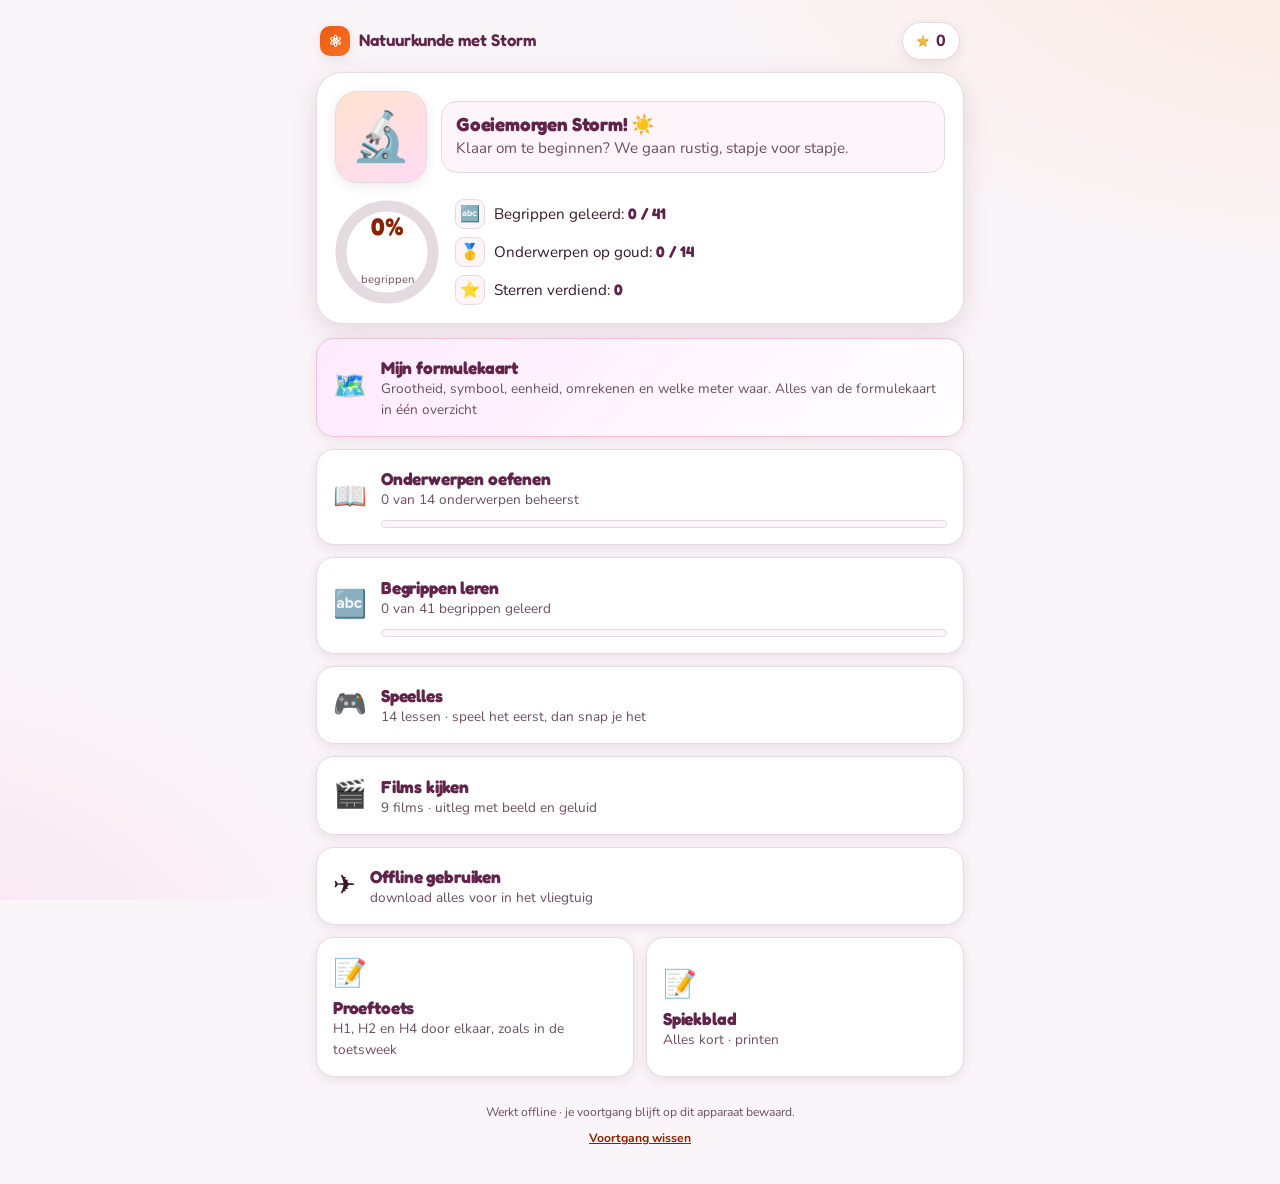
==== commit 776b2d5b: "update oefen-app (build 8f287b3ce0)" ====
--- a/index.html
+++ b/index.html
@@ -448,7 +448,7 @@
    build klaar, dan herladen we één keer onder ?v=<build> — een URL die niet in de cache
    zit. Offline of bij een fout: niets doen, de app werkt gewoon door. ------------------ */
 (function(){
-  var BUILD = "5a88e07068";          // wordt bij deploy vervangen door de echte build-hash
+  var BUILD = "8f287b3ce0";          // wordt bij deploy vervangen door de echte build-hash
   if(BUILD === "dev") return; // lokaal/ongestempeld: niet checken
   try{
     var hier = new URL(location.href);
@@ -794,12 +794,12 @@
 </div>
 <div id="confetti"></div>
 
-<script src="content.js?v=5a88e07068"></script>
-<script src="ezels.js?v=5a88e07068"></script>
-<script src="video/manifest.js?v=5a88e07068"></script>
-<script src="offline.js?v=5a88e07068"></script>
+<script src="content.js?v=8f287b3ce0"></script>
+<script src="ezels.js?v=8f287b3ce0"></script>
+<script src="video/manifest.js?v=8f287b3ce0"></script>
+<script src="offline.js?v=8f287b3ce0"></script>
 <!-- math.js alleen voor wiskunde-vakken (synchroon, geen 404 bij talen) -->
-<script>if(window.VAK&&window.VAK.wiskunde)document.write('<scr'+'ipt src="math.js?v=5a88e07068"><\/scr'+'ipt>');</script>
+<script>if(window.VAK&&window.VAK.wiskunde)document.write('<scr'+'ipt src="math.js?v=8f287b3ce0"><\/scr'+'ipt>');</script>
 <script>
 /* =====================================================================
    App-engine — adaptief leermodel
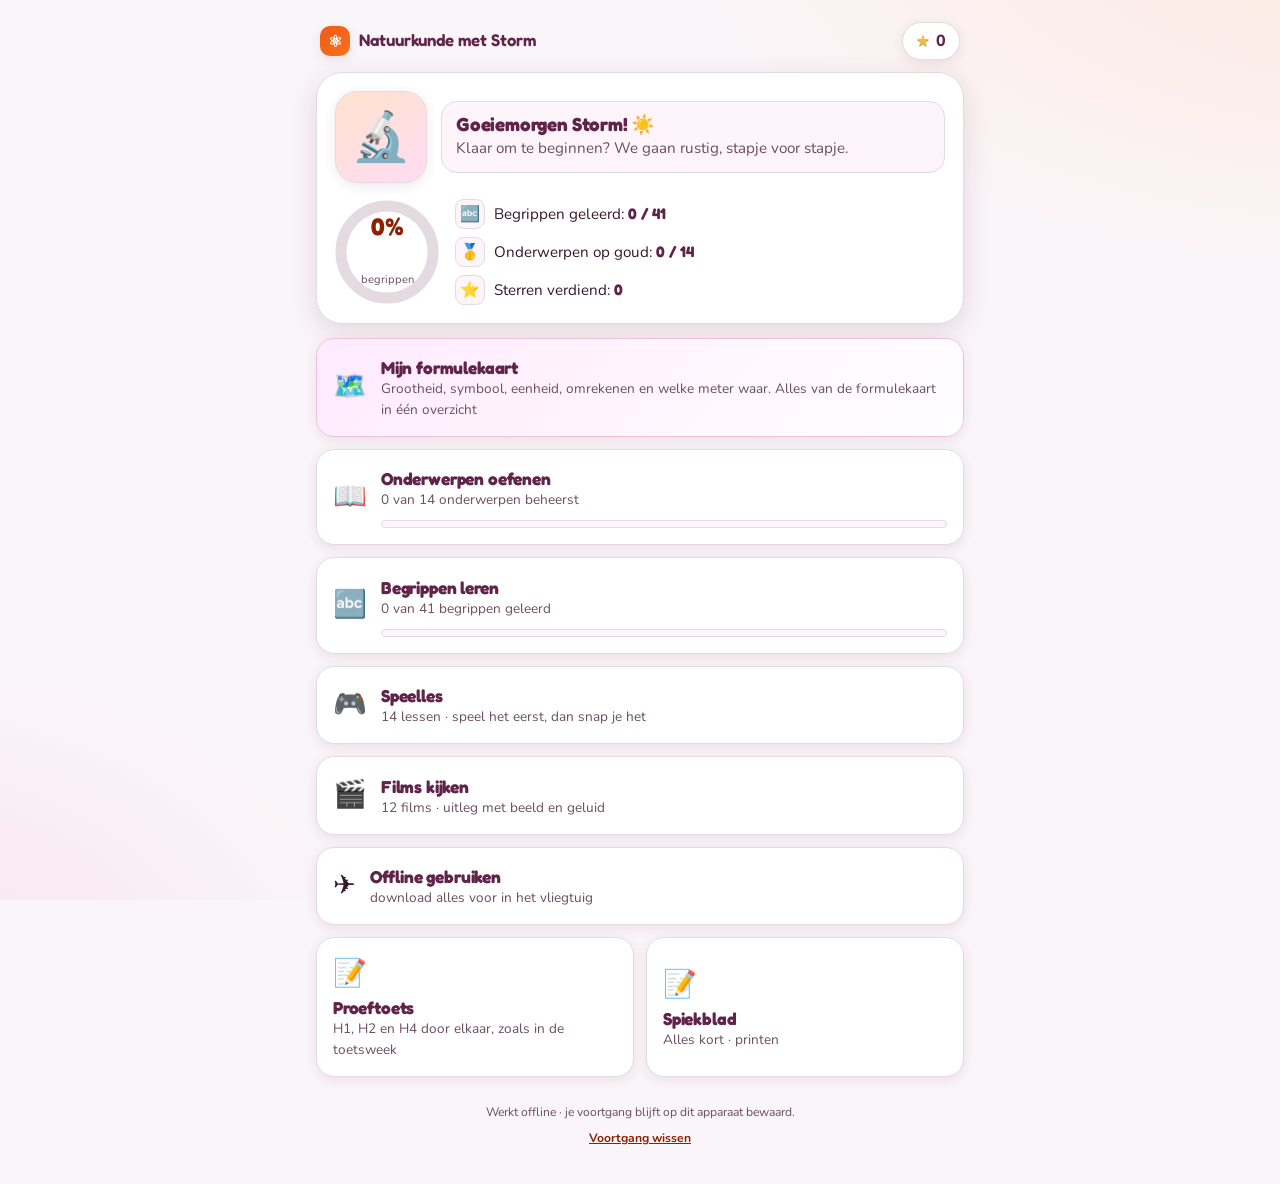
==== commit 8ee315c5: "update oefen-app (build b873afb4e4)" ====
--- a/index.html
+++ b/index.html
@@ -448,7 +448,7 @@
    build klaar, dan herladen we één keer onder ?v=<build> — een URL die niet in de cache
    zit. Offline of bij een fout: niets doen, de app werkt gewoon door. ------------------ */
 (function(){
-  var BUILD = "8f287b3ce0";          // wordt bij deploy vervangen door de echte build-hash
+  var BUILD = "b873afb4e4";          // wordt bij deploy vervangen door de echte build-hash
   if(BUILD === "dev") return; // lokaal/ongestempeld: niet checken
   try{
     var hier = new URL(location.href);
@@ -794,12 +794,12 @@
 </div>
 <div id="confetti"></div>
 
-<script src="content.js?v=8f287b3ce0"></script>
-<script src="ezels.js?v=8f287b3ce0"></script>
-<script src="video/manifest.js?v=8f287b3ce0"></script>
-<script src="offline.js?v=8f287b3ce0"></script>
+<script src="content.js?v=b873afb4e4"></script>
+<script src="ezels.js?v=b873afb4e4"></script>
+<script src="video/manifest.js?v=b873afb4e4"></script>
+<script src="offline.js?v=b873afb4e4"></script>
 <!-- math.js alleen voor wiskunde-vakken (synchroon, geen 404 bij talen) -->
-<script>if(window.VAK&&window.VAK.wiskunde)document.write('<scr'+'ipt src="math.js?v=8f287b3ce0"><\/scr'+'ipt>');</script>
+<script>if(window.VAK&&window.VAK.wiskunde)document.write('<scr'+'ipt src="math.js?v=b873afb4e4"><\/scr'+'ipt>');</script>
 <script>
 /* =====================================================================
    App-engine — adaptief leermodel
